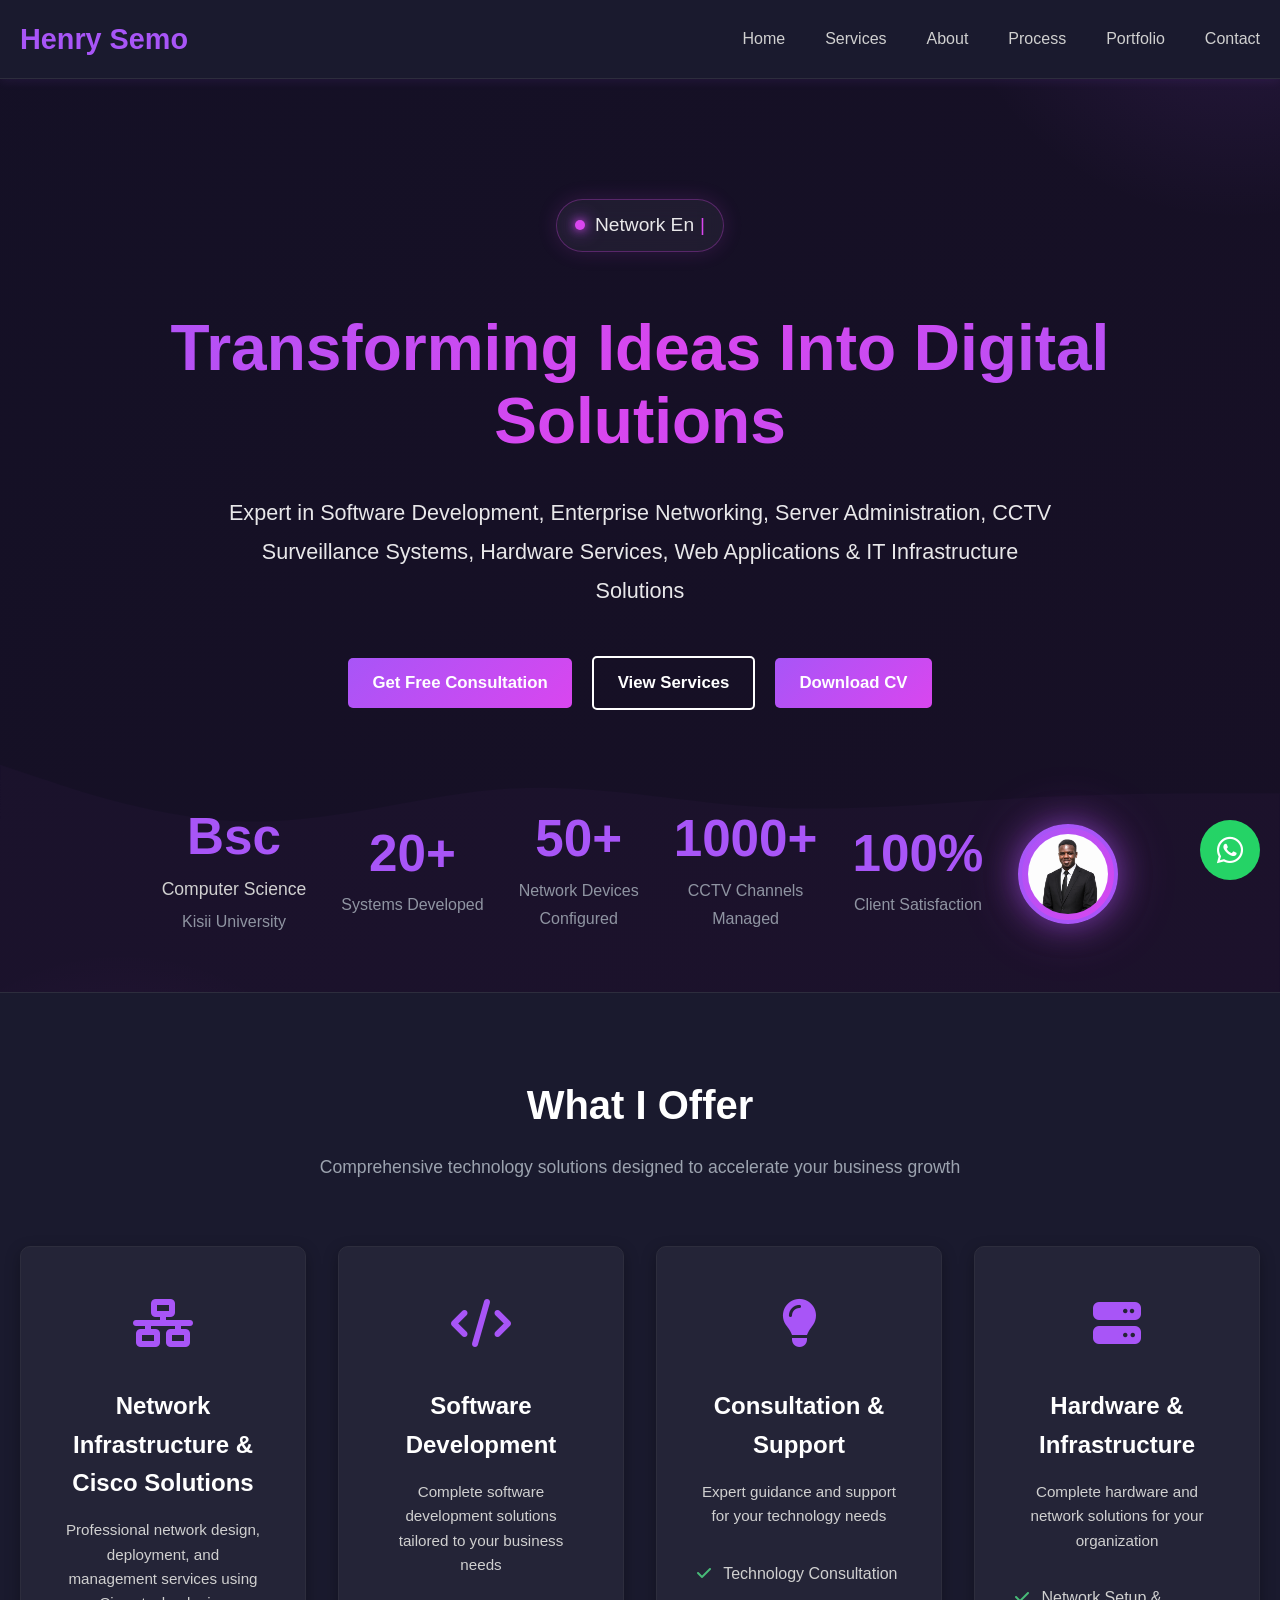
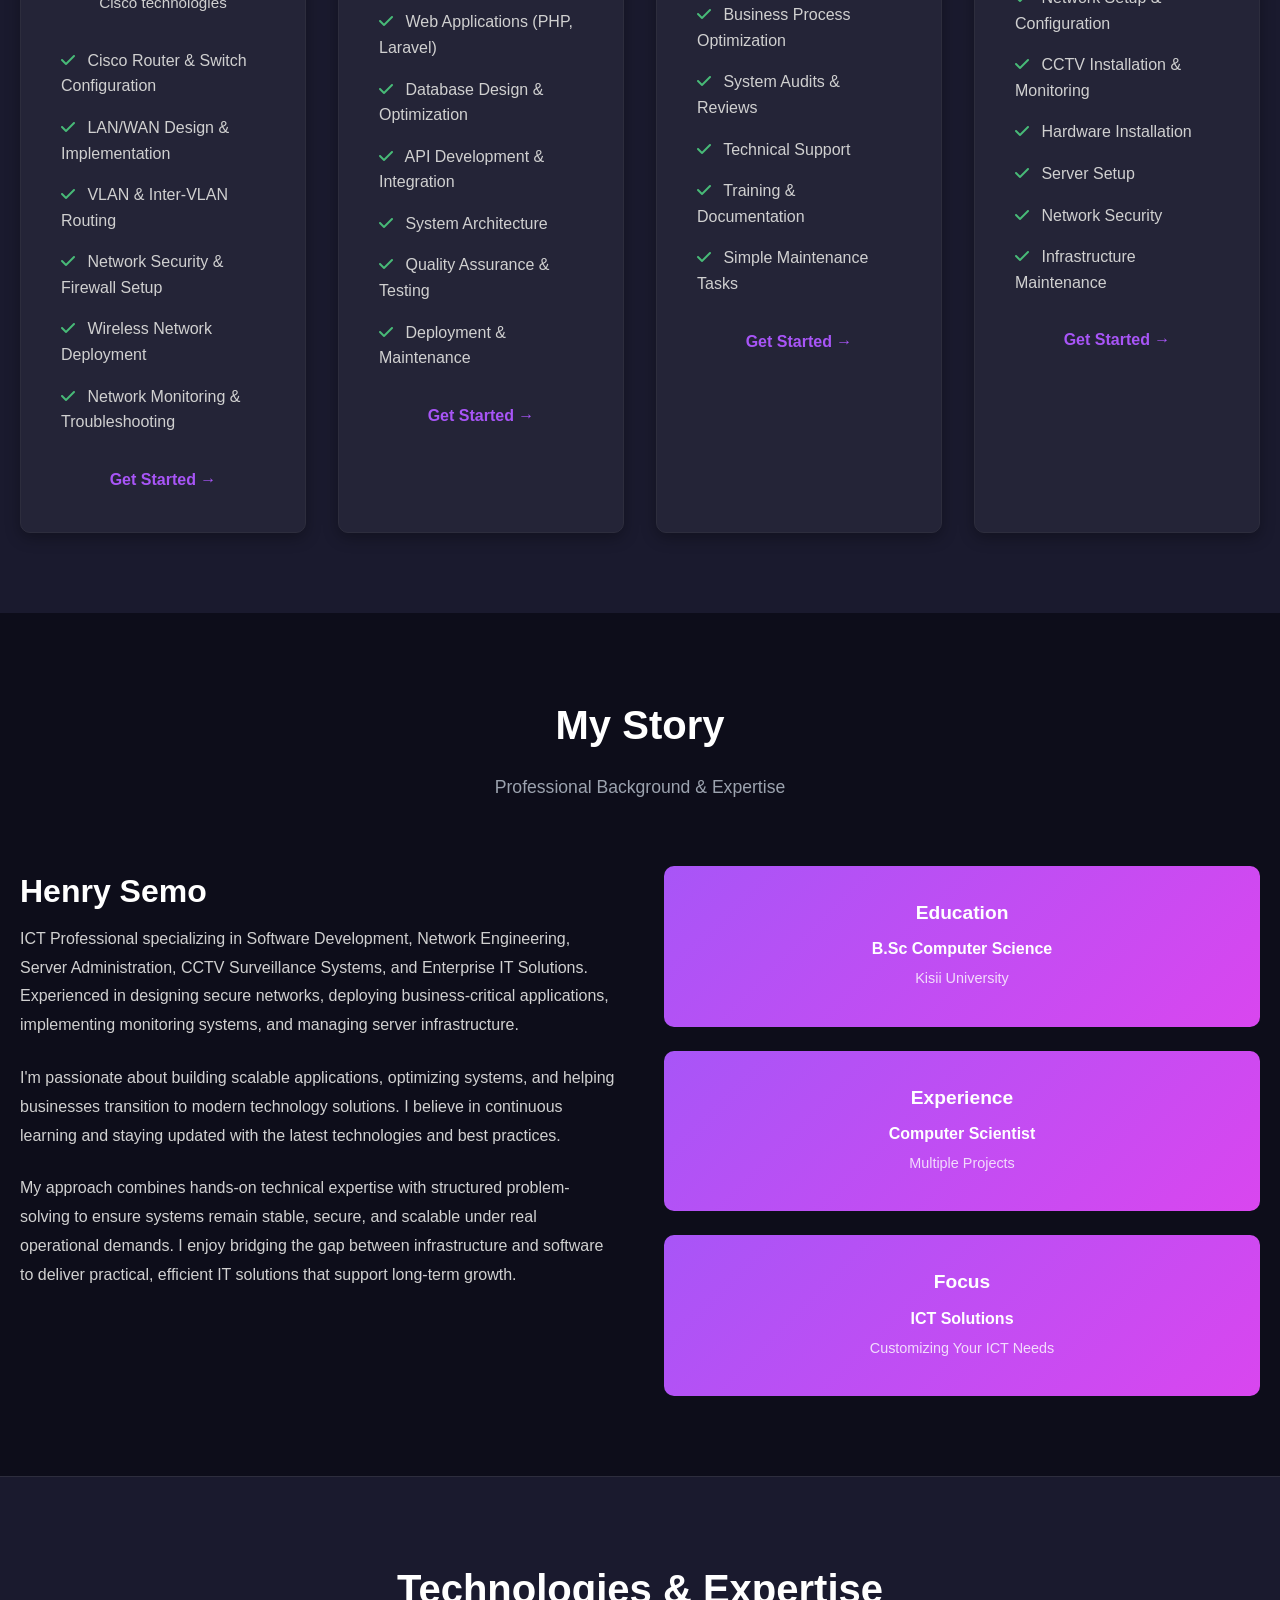
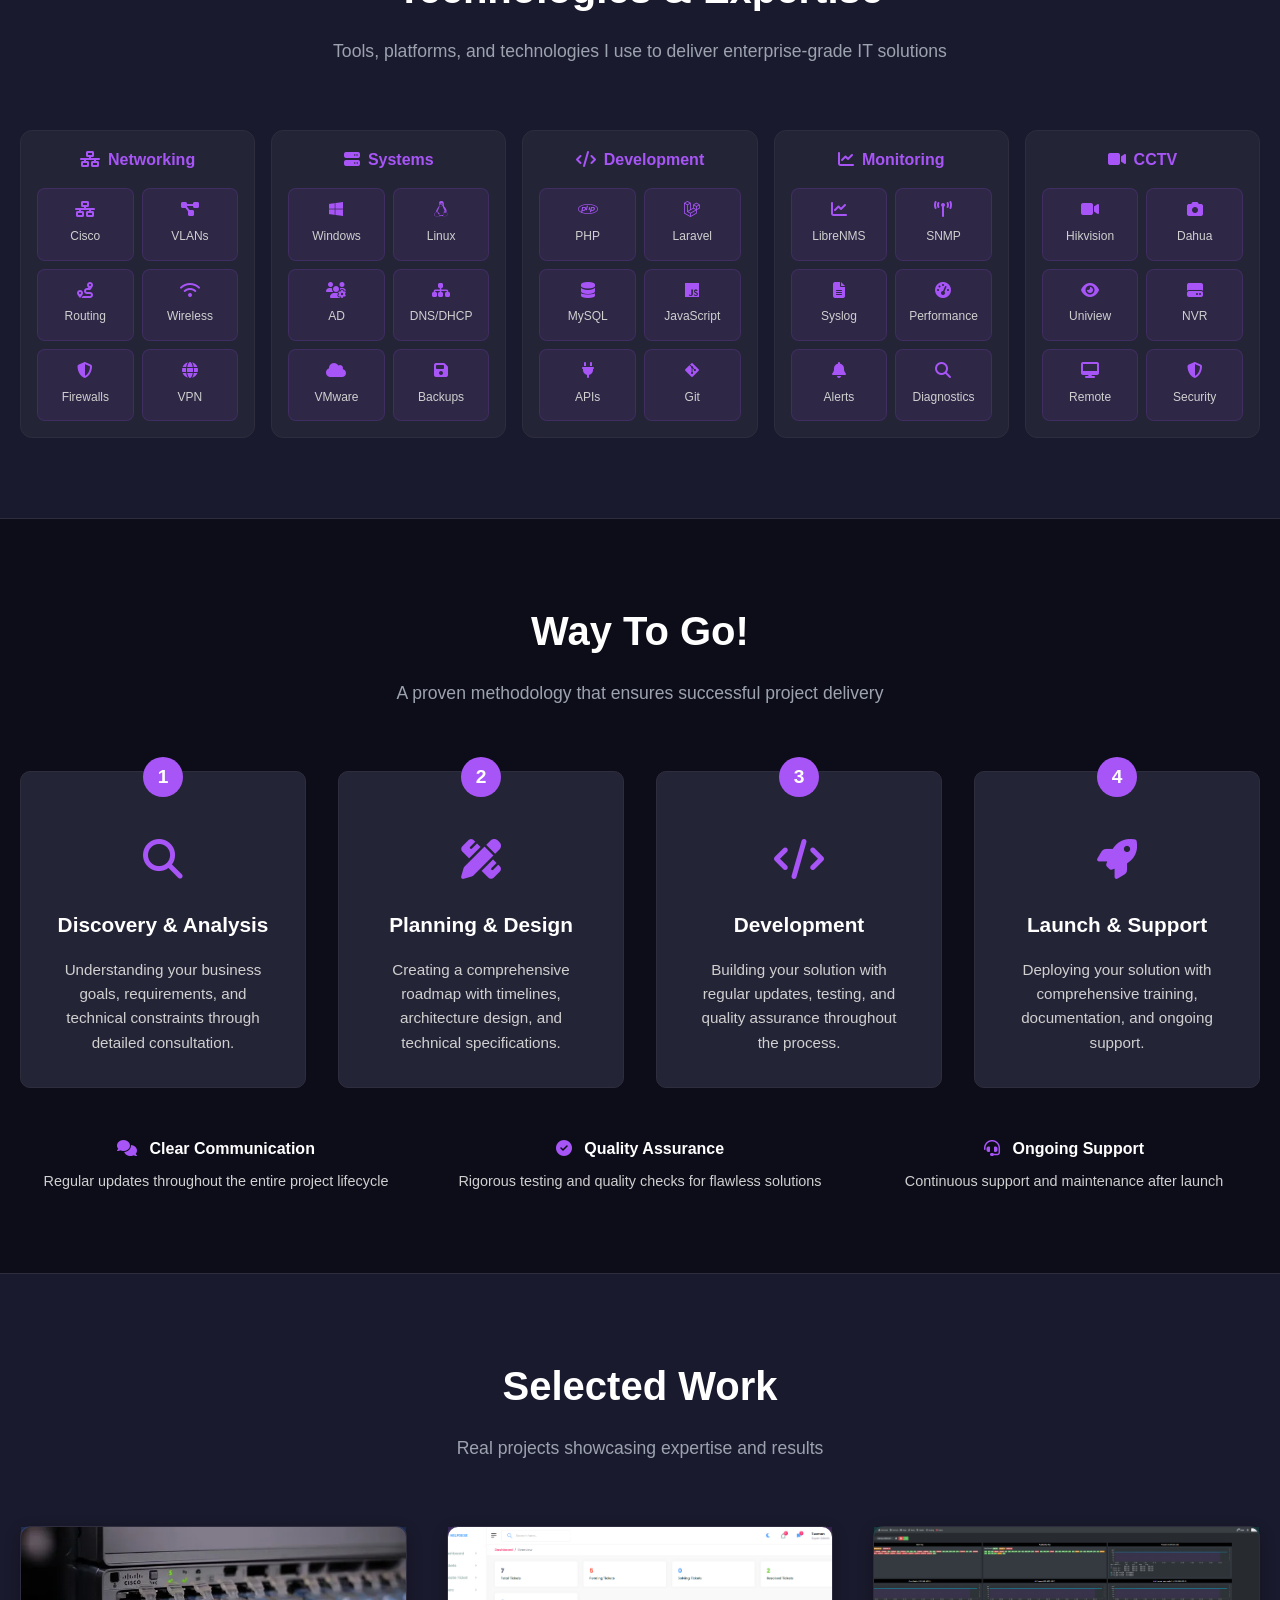
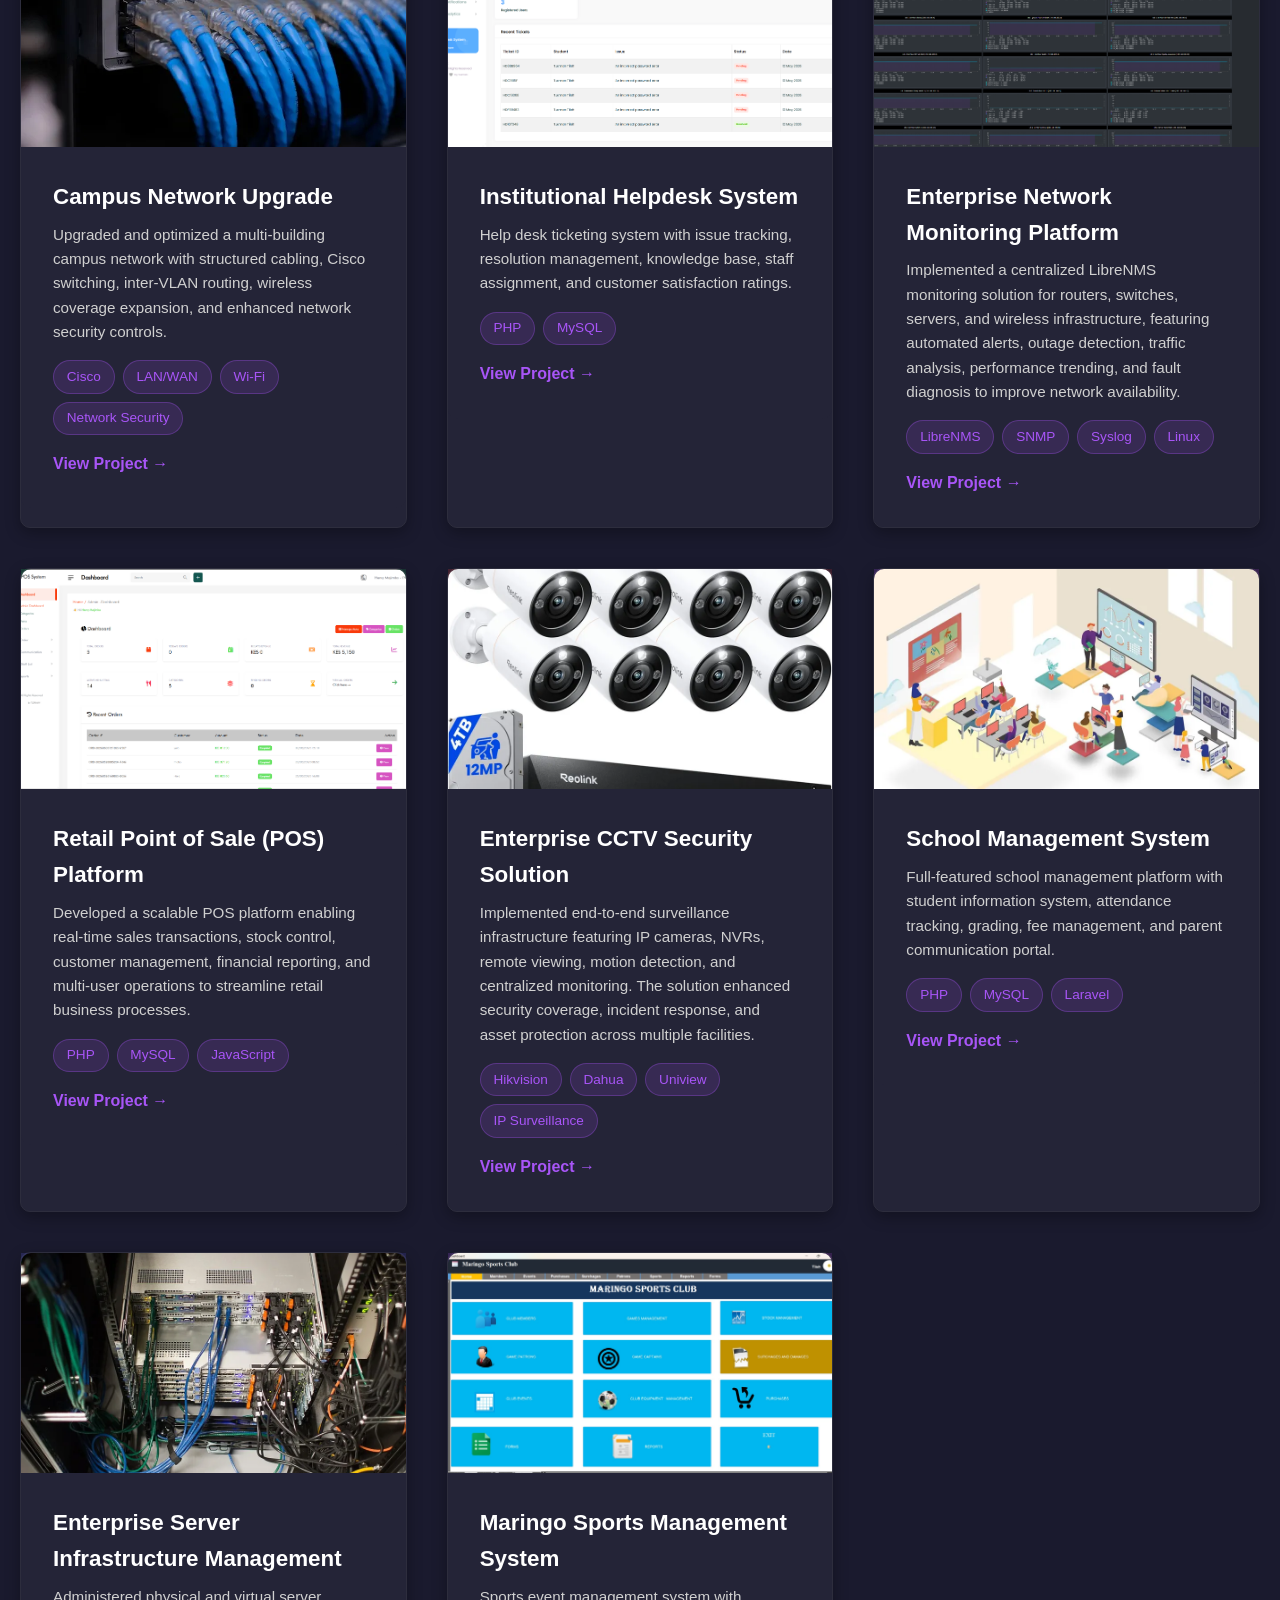
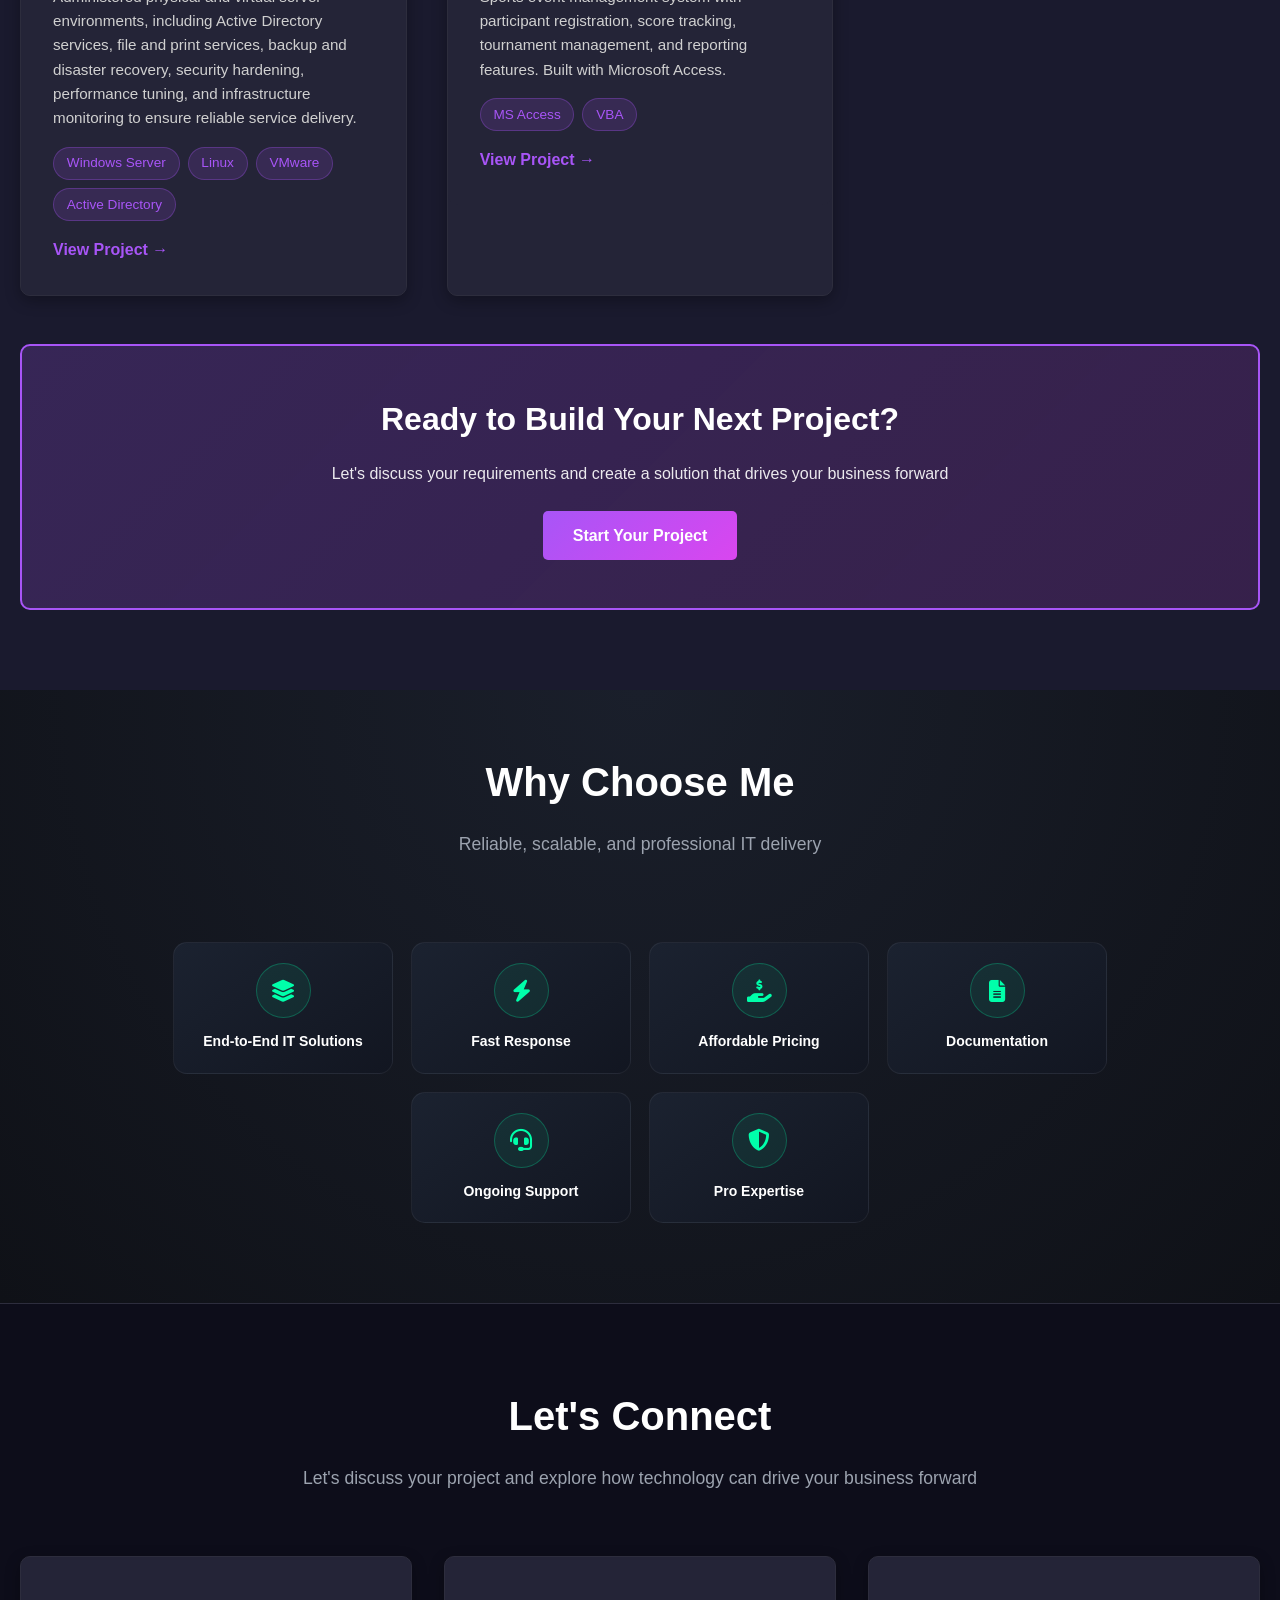
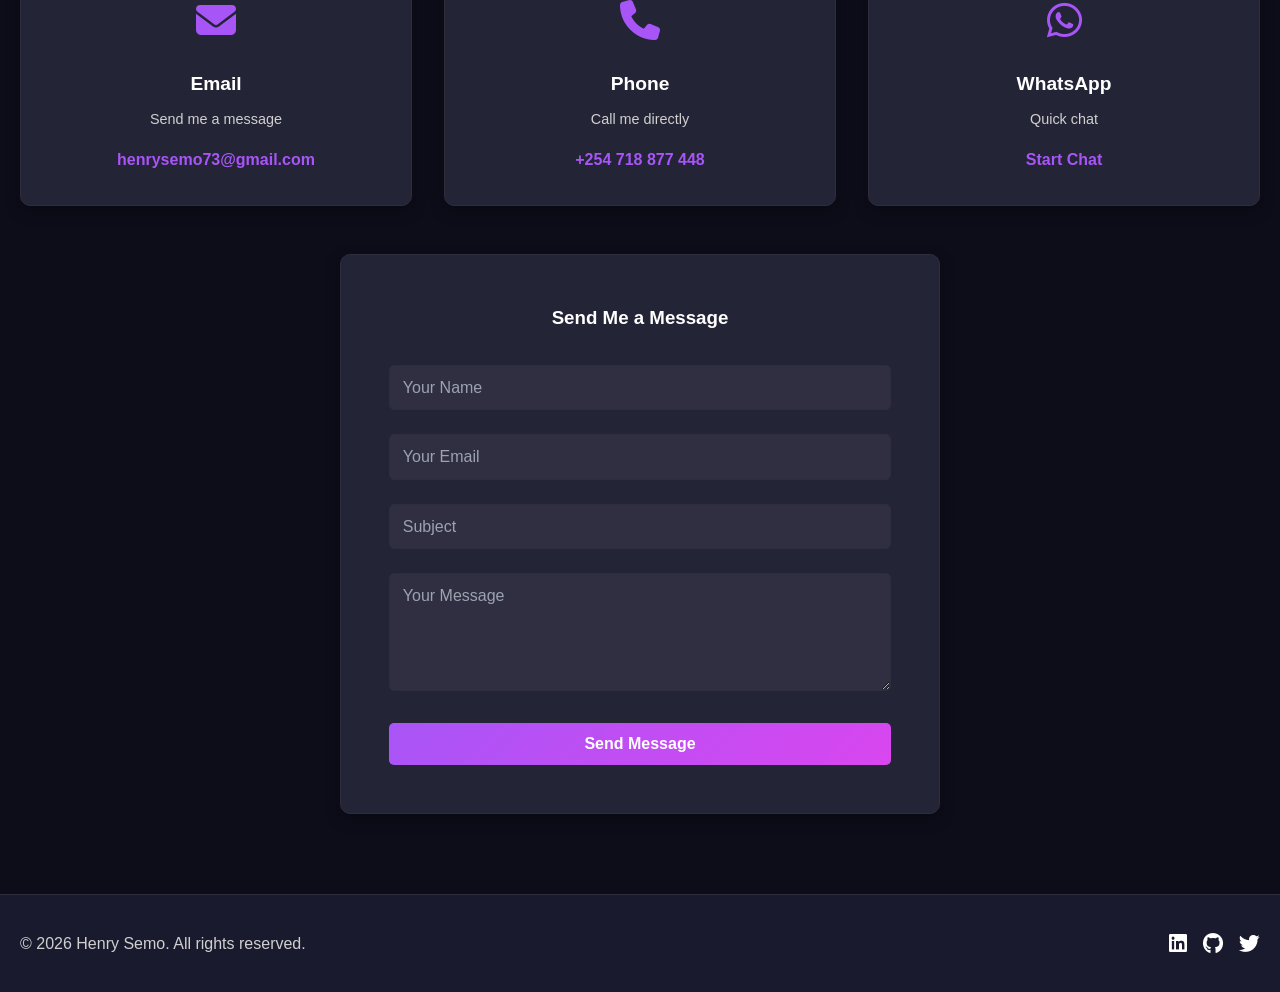
==== index.html @ 6b00f762 "Add files via upload" ====
<!DOCTYPE html>
<html lang="en">

<head>
    <meta charset="UTF-8">
    <meta name="viewport" content="width=device-width, initial-scale=1.0">
    <title>Henry Semo - Computer Science Professional & Software Developer</title>
    <link rel="stylesheet" href="assets/css/style.css">
    <link rel="stylesheet" href="https://cdnjs.cloudflare.com/ajax/libs/font-awesome/6.4.0/css/all.min.css">
</head>

<body>
    <!-- Navigation -->
    <nav class="navbar">
        <div class="container">
            <div class="nav-wrapper">
                <div class="logo">
                    <h1>Henry Semo</h1>
                </div>
                <ul class="nav-menu">
                    <li><a href="#home">Home</a></li>
                    <li><a href="#services">Services</a></li>
                    <li><a href="#about">About</a></li>
                    <li><a href="#process">Process</a></li>
                    <li><a href="#portfolio">Portfolio</a></li>
                    <li><a href="#contact">Contact</a></li>
                </ul>
                <div class="hamburger">
                    <span></span>
                    <span></span>
                    <span></span>
                </div>
            </div>
        </div>
    </nav>

    <!-- Hero Section -->
    <section id="home" class="hero">
        <div class="container">
            <div class="hero-content">
                <div class="typing-pill">
                    <span class="dot"></span>
                    <span id="typed"></span>
                </div>
                <h2>Transforming Ideas Into Digital Solutions</h2>
                <p>Expert in Software Development, Enterprise Networking, Server Administration, CCTV Surveillance
                    Systems, Hardware
                    Services,
                    Web
                    Applications
                    &
                    IT Infrastructure Solutions
                </p>
                <div class="hero-buttons">
                    <a href="#contact" class="btn btn-primary">Get Free Consultation</a>
                    <a href="#services" class="btn btn-secondary">View Services</a>
                    <a href="assets/cv/Henry_Semo_CV.pdf" class="btn btn-primary" download>
                        Download CV
                    </a>
                </div>
                <div class="hero-stats">
                    <div class="stat-text">
                        <h3>Bsc</h3>
                        <span class="stat-subtitle">Computer Science</span>
                        <p>Kisii University</p>
                    </div>
                    <div class="stat-text">
                        <h3>20+</h3>
                        <p>Systems Developed</p>
                    </div>
                    <div class="stat-text">
                        <h3>50+</h3>
                        <p>Network Devices</p>
                        <p>Configured</p>
                    </div>
                    <div class="stat-text">
                        <h3>1000+</h3>
                        <p>CCTV Channels</p>
                        <p>Managed</p>
                    </div>
                    <div class="stat-text">
                        <h3>100%</h3>
                        <p>Client Satisfaction</p>
                    </div>
                    <div class="stat-text">
                        <div class="hero-image">
                            <img src="assets/images/portfolio.png" alt="Henry Semo">
                        </div>
                    </div>
                </div>
            </div>
        </div>
    </section>

    <!-- Services Section -->
    <section id="services" class="services">
        <div class="container">
            <div class="section-header">
                <h2>What I Offer</h2>
                <p>Comprehensive technology solutions designed to accelerate your business growth</p>
            </div>

            <div class="services-grid">
                <div class="service-card">
                    <div class="service-icon">
                        <i class="fas fa-network-wired"></i>
                    </div>
                    <h3>Network Infrastructure & Cisco Solutions</h3>
                    <p>Professional network design, deployment, and management services using Cisco technologies
                    </p>
                    <ul class="service-features">
                        <li><i class="fas fa-check"></i> Cisco Router & Switch Configuration</li>
                        <li><i class="fas fa-check"></i> LAN/WAN Design & Implementation</li>
                        <li><i class="fas fa-check"></i> VLAN & Inter-VLAN Routing</li>
                        <li><i class="fas fa-check"></i> Network Security & Firewall Setup</li>
                        <li><i class="fas fa-check"></i> Wireless Network Deployment</li>
                        <li><i class="fas fa-check"></i> Network Monitoring & Troubleshooting</li>
                    </ul>
                    <a href="#contact" class="btn-link">Get Started →</a>
                </div>
                <div class="service-card">
                    <div class="service-icon">
                        <i class="fas fa-code"></i>
                    </div>
                    <h3>Software Development</h3>
                    <p>Complete software development solutions tailored to your business needs</p>
                    <ul class="service-features">
                        <li><i class="fas fa-check"></i> Web Applications (PHP, Laravel)</li>
                        <li><i class="fas fa-check"></i> Database Design & Optimization</li>
                        <li><i class="fas fa-check"></i> API Development & Integration</li>
                        <li><i class="fas fa-check"></i> System Architecture</li>
                        <li><i class="fas fa-check"></i> Quality Assurance & Testing</li>
                        <li><i class="fas fa-check"></i> Deployment & Maintenance</li>
                    </ul>
                    <a href="#contact" class="btn-link">Get Started →</a>
                </div>

                <div class="service-card">
                    <div class="service-icon">
                        <i class="fas fa-lightbulb"></i>
                    </div>
                    <h3>Consultation & Support</h3>
                    <p>Expert guidance and support for your technology needs</p>
                    <ul class="service-features">
                        <li><i class="fas fa-check"></i> Technology Consultation</li>
                        <li><i class="fas fa-check"></i> Business Process Optimization</li>
                        <li><i class="fas fa-check"></i> System Audits & Reviews</li>
                        <li><i class="fas fa-check"></i> Technical Support</li>
                        <li><i class="fas fa-check"></i> Training & Documentation</li>
                        <li><i class="fas fa-check"></i> Simple Maintenance Tasks</li>
                    </ul>
                    <a href="#contact" class="btn-link">Get Started →</a>
                </div>

                <div class="service-card">
                    <div class="service-icon">
                        <i class="fas fa-server"></i>
                    </div>
                    <h3>Hardware & Infrastructure</h3>
                    <p>Complete hardware and network solutions for your organization</p>
                    <ul class="service-features">
                        <li><i class="fas fa-check"></i> Network Setup & Configuration</li>
                        <li><i class="fas fa-check"></i> CCTV Installation & Monitoring</li>
                        <li><i class="fas fa-check"></i> Hardware Installation</li>
                        <li><i class="fas fa-check"></i> Server Setup</li>
                        <li><i class="fas fa-check"></i> Network Security</li>
                        <li><i class="fas fa-check"></i> Infrastructure Maintenance</li>
                    </ul>
                    <a href="#contact" class="btn-link">Get Started →</a>
                </div>
            </div>
        </div>
    </section>

    <!-- About Section -->
    <section id="about" class="about">
        <div class="container">
            <div class="section-header">
                <h2>My Story</h2>
                <p>Professional Background & Expertise</p>
            </div>

            <div class="about-content">
                <div class="about-text">
                    <h3>Henry Semo</h3>
                    <p>ICT Professional specializing in Software Development,
                        Network Engineering, Server Administration,
                        CCTV Surveillance Systems, and Enterprise IT Solutions.

                        Experienced in designing secure networks,
                        deploying business-critical applications,
                        implementing monitoring systems,
                        and managing server infrastructure.</p>
                    <p>I'm passionate about building scalable applications, optimizing systems, and helping
                        businesses
                        transition to modern technology solutions. I believe in continuous learning and staying
                        updated
                        with the latest technologies and best practices.</p>
                    <p>
                        My approach combines hands-on technical expertise with structured problem-solving to ensure
                        systems remain stable, secure, and scalable under real operational demands. I enjoy bridging the
                        gap between infrastructure and software to deliver practical, efficient IT solutions that
                        support
                        long-term growth.
                    </p>
                </div>

                <div class="about-stats">
                    <div class="stat-card">
                        <h3>Education</h3>
                        <p><strong>B.Sc Computer Science</strong></p>
                        <p class="text-muted">Kisii University</p>
                    </div>
                    <div class="stat-card">
                        <h3>Experience</h3>
                        <p><strong>Computer Scientist</strong></p>
                        <p class="text-muted">Multiple Projects</p>
                    </div>
                    <div class="stat-card">
                        <h3>Focus</h3>
                        <p><strong>ICT Solutions</strong></p>
                        <p class="text-muted">Customizing Your ICT Needs</p>
                    </div>
                </div>
            </div>
        </div>
    </section>
    <!-- Technologies Section -->
    <section id="technologies" class="technologies">
        <div class="container">

            <div class="section-header">
                <h2>Technologies & Expertise</h2>
                <p>Tools, platforms, and technologies I use to deliver enterprise-grade IT solutions</p>
            </div>

            <div class="tech-categories">

                <!-- Networking -->
                <div class="tech-category">
                    <h3><i class="fas fa-network-wired"></i> Networking</h3>
                    <div class="tech-grid">
                        <div class="tech-card"><i class="fas fa-network-wired"></i><span>Cisco</span></div>
                        <div class="tech-card"><i class="fas fa-project-diagram"></i><span>VLANs</span></div>
                        <div class="tech-card"><i class="fas fa-route"></i><span>Routing</span></div>
                        <div class="tech-card"><i class="fas fa-wifi"></i><span>Wireless</span></div>
                        <div class="tech-card"><i class="fas fa-shield-alt"></i><span>Firewalls</span></div>
                        <div class="tech-card"><i class="fas fa-globe"></i><span>VPN</span></div>
                    </div>
                </div>

                <!-- Systems -->
                <div class="tech-category">
                    <h3><i class="fas fa-server"></i> Systems</h3>
                    <div class="tech-grid">
                        <div class="tech-card"><i class="fab fa-windows"></i><span>Windows</span></div>
                        <div class="tech-card"><i class="fab fa-linux"></i><span>Linux</span></div>
                        <div class="tech-card"><i class="fas fa-users-cog"></i><span>AD</span></div>
                        <div class="tech-card"><i class="fas fa-sitemap"></i><span>DNS/DHCP</span></div>
                        <div class="tech-card"><i class="fas fa-cloud"></i><span>VMware</span></div>
                        <div class="tech-card"><i class="fas fa-save"></i><span>Backups</span></div>
                    </div>
                </div>

                <!-- Development -->
                <div class="tech-category">
                    <h3><i class="fas fa-code"></i> Development</h3>
                    <div class="tech-grid">
                        <div class="tech-card"><i class="fab fa-php"></i><span>PHP</span></div>
                        <div class="tech-card"><i class="fab fa-laravel"></i><span>Laravel</span></div>
                        <div class="tech-card"><i class="fas fa-database"></i><span>MySQL</span></div>
                        <div class="tech-card"><i class="fab fa-js"></i><span>JavaScript</span></div>
                        <div class="tech-card"><i class="fas fa-plug"></i><span>APIs</span></div>
                        <div class="tech-card"><i class="fab fa-git-alt"></i><span>Git</span></div>
                    </div>
                </div>

                <!-- Monitoring -->
                <div class="tech-category">
                    <h3><i class="fas fa-chart-line"></i> Monitoring</h3>
                    <div class="tech-grid">
                        <div class="tech-card"><i class="fas fa-chart-line"></i><span>LibreNMS</span></div>
                        <div class="tech-card"><i class="fas fa-broadcast-tower"></i><span>SNMP</span></div>
                        <div class="tech-card"><i class="fas fa-file-alt"></i><span>Syslog</span></div>
                        <div class="tech-card"><i class="fas fa-tachometer-alt"></i><span>Performance</span></div>
                        <div class="tech-card"><i class="fas fa-bell"></i><span>Alerts</span></div>
                        <div class="tech-card"><i class="fas fa-search"></i><span>Diagnostics</span></div>
                    </div>
                </div>

                <!-- CCTV -->
                <div class="tech-category">
                    <h3><i class="fas fa-video"></i> CCTV</h3>
                    <div class="tech-grid">
                        <div class="tech-card"><i class="fas fa-video"></i><span>Hikvision</span></div>
                        <div class="tech-card"><i class="fas fa-camera"></i><span>Dahua</span></div>
                        <div class="tech-card"><i class="fas fa-eye"></i><span>Uniview</span></div>
                        <div class="tech-card"><i class="fas fa-hdd"></i><span>NVR</span></div>
                        <div class="tech-card"><i class="fas fa-desktop"></i><span>Remote</span></div>
                        <div class="tech-card"><i class="fas fa-shield-alt"></i><span>Security</span></div>
                    </div>
                </div>

            </div>

        </div>
    </section>

    <!-- Process Section -->
    <section id="process" class="process">
        <div class="container">
            <div class="section-header">
                <h2>Way To Go!</h2>
                <p>A proven methodology that ensures successful project delivery</p>
            </div>

            <div class="process-steps">
                <div class="step">
                    <div class="step-number">1</div>
                    <div class="step-icon">
                        <i class="fas fa-search"></i>
                    </div>
                    <h3>Discovery & Analysis</h3>
                    <p>Understanding your business goals, requirements, and technical constraints through
                        detailed
                        consultation.</p>
                </div>

                <div class="step">
                    <div class="step-number">2</div>
                    <div class="step-icon">
                        <i class="fas fa-pencil-ruler"></i>
                    </div>
                    <h3>Planning & Design</h3>
                    <p>Creating a comprehensive roadmap with timelines, architecture design, and technical
                        specifications.</p>
                </div>

                <div class="step">
                    <div class="step-number">3</div>
                    <div class="step-icon">
                        <i class="fas fa-code"></i>
                    </div>
                    <h3>Development</h3>
                    <p>Building your solution with regular updates, testing, and quality assurance throughout
                        the
                        process.</p>
                </div>

                <div class="step">
                    <div class="step-number">4</div>
                    <div class="step-icon">
                        <i class="fas fa-rocket"></i>
                    </div>
                    <h3>Launch & Support</h3>
                    <p>Deploying your solution with comprehensive training, documentation, and ongoing support.
                    </p>
                </div>
            </div>

            <div class="benefits">
                <div class="benefit">
                    <h4><i class="fas fa-comments"></i> Clear Communication</h4>
                    <p>Regular updates throughout the entire project lifecycle</p>
                </div>
                <div class="benefit">
                    <h4><i class="fas fa-check-circle"></i> Quality Assurance</h4>
                    <p>Rigorous testing and quality checks for flawless solutions</p>
                </div>
                <div class="benefit">
                    <h4><i class="fas fa-headset"></i> Ongoing Support</h4>
                    <p>Continuous support and maintenance after launch</p>
                </div>
            </div>
        </div>
    </section>

    <!-- Portfolio Section -->
    <section id="portfolio" class="portfolio">
        <div class="container">
            <div class="section-header">
                <h2>Selected Work</h2>
                <p>Real projects showcasing expertise and results</p>
            </div>

            <div class="portfolio-grid">
                <div class="portfolio-card">
                    <div class="portfolio-image"
                        style="background: linear-gradient(135deg, rgba(59, 130, 246, 0.2) 0%, rgba(37, 99, 235, 0.15) 100%);">
                        <div class="portfolio-image">
                            <img src="assets/images/cisco.webp" alt="Server">
                        </div>
                    </div>
                    <div class="portfolio-content">
                        <h3>Campus Network Upgrade</h3>
                        <p>Upgraded and optimized a multi-building campus network with structured cabling, Cisco
                            switching, inter-VLAN routing, wireless coverage expansion, and enhanced network
                            security
                            controls.</p>
                        <div class="tech-stack">
                            <span>Cisco</span>
                            <span>LAN/WAN</span>
                            <span>Wi-Fi</span>
                            <span>Network Security</span>
                        </div>
                        <a href="#" class="btn-link">View Project →</a>
                    </div>
                </div>
                <div class="portfolio-card">
                    <div class="portfolio-image"
                        style="background: linear-gradient(135deg, rgba(168, 85, 247, 0.2) 0%, rgba(217, 70, 239, 0.15) 100%);">
                        <div class="portfolio-image">
                            <img src="assets/images/Helpdesk.png" alt="Helpdesk System">
                        </div>
                    </div>
                    <div class="portfolio-content">
                        <h3>Institutional Helpdesk System</h3>
                        <p>Help desk ticketing system with issue tracking, resolution management, knowledge
                            base, staff
                            assignment, and customer satisfaction ratings.</p>
                        <div class="tech-stack">
                            <span>PHP</span>
                            <span>MySQL</span>
                        </div>
                        <a href="#" class="btn-link">View Project →</a>
                    </div>
                </div>
                <div class="portfolio-card">
                    <div class="portfolio-image"
                        style="background: linear-gradient(135deg, rgba(16, 185, 129, 0.2) 0%, rgba(5, 150, 105, 0.15) 100%);">
                        <div class="portfolio-image">
                            <img src="assets/images/librenms.png" alt="LibreNMS">
                        </div>
                    </div>
                    <div class="portfolio-content">
                        <h3>Enterprise Network Monitoring Platform</h3>
                        <p>Implemented a centralized LibreNMS monitoring solution for routers, switches,
                            servers, and
                            wireless infrastructure, featuring automated alerts, outage detection, traffic
                            analysis,
                            performance trending, and fault diagnosis to improve network availability.</p>
                        <div class="tech-stack">
                            <span>LibreNMS</span>
                            <span>SNMP</span>
                            <span>Syslog</span>
                            <span>Linux</span>
                        </div>
                        <a href="#" class="btn-link">View Project →</a>
                    </div>
                </div>

                <div class="portfolio-card">
                    <div class="portfolio-image"
                        style="background: linear-gradient(135deg, rgba(34, 197, 94, 0.2) 0%, rgba(22, 163, 74, 0.15) 100%);">
                        <div class="portfolio-image">
                            <img src="assets/images/pos.png" alt="Retail Point of Sale (POS) Platform">
                        </div>
                    </div>
                    <div class="portfolio-content">
                        <h3>Retail Point of Sale (POS) Platform</h3>
                        <p>Developed a scalable POS platform enabling real-time sales transactions, stock control,
                            customer management, financial reporting, and multi-user operations to streamline retail
                            business processes.</p>
                        <div class="tech-stack">
                            <span>PHP</span>
                            <span>MySQL</span>
                            <span>JavaScript</span>
                        </div>
                        <a href="#" class="btn-link">View Project →</a>
                    </div>
                </div>
                <div class="portfolio-card">
                    <div class="portfolio-image"
                        style="background: linear-gradient(135deg, rgba(239, 68, 68, 0.2) 0%, rgba(220, 38, 38, 0.15) 100%);">
                        <div class="portfolio-image">
                            <img src="assets/images/camera.webp" alt="Enterprise CCTV Security Solution">
                        </div>
                    </div>
                    <div class="portfolio-content">
                        <h3>Enterprise CCTV Security Solution</h3>
                        <p>Implemented end-to-end surveillance infrastructure featuring IP cameras, NVRs, remote
                            viewing, motion detection, and centralized monitoring. The solution enhanced
                            security
                            coverage, incident response, and asset protection across multiple facilities.</p>
                        <div class="tech-stack">
                            <span>Hikvision</span>
                            <span>Dahua</span>
                            <span>Uniview</span>
                            <span>IP Surveillance</span>
                        </div>
                        <a href="#" class="btn-link">View Project →</a>
                    </div>
                </div>

                <div class="portfolio-card">
                    <div class="portfolio-image"
                        style="background: linear-gradient(135deg, rgba(168, 85, 247, 0.2) 0%, rgba(217, 70, 239, 0.15) 100%);">
                        <div class="portfolio-image">
                            <img src="assets/images/school.webp" alt="School Management System">
                        </div>
                    </div>
                    <div class="portfolio-content">
                        <h3>School Management System</h3>
                        <p>Full-featured school management platform with student information system, attendance
                            tracking, grading, fee management, and parent communication portal.</p>
                        <div class="tech-stack">
                            <span>PHP</span>
                            <span>MySQL</span>
                            <span>Laravel</span>
                        </div>
                        <a href="#" class="btn-link">View Project →</a>
                    </div>
                </div>

                <div class="portfolio-card">
                    <div class="portfolio-image"
                        style="background: linear-gradient(135deg, rgba(99, 102, 241, 0.2) 0%, rgba(79, 70, 229, 0.15) 100%);">
                        <div class="portfolio-image">
                            <img src="assets/images/server.webp" alt="Helpdesk System">
                        </div>
                    </div>
                    <div class="portfolio-content">
                        <h3>Enterprise Server Infrastructure Management</h3>
                        <p>Administered physical and virtual server environments, including Active Directory
                            services,
                            file and print services, backup and disaster recovery, security hardening,
                            performance
                            tuning, and infrastructure monitoring to ensure reliable service delivery.</p>
                        <div class="tech-stack">
                            <span>Windows Server</span>
                            <span>Linux</span>
                            <span>VMware</span>
                            <span>Active Directory</span>
                        </div>
                        <a href="#" class="btn-link">View Project →</a>
                    </div>
                </div>



                <div class="portfolio-card">
                    <div class="portfolio-image"
                        style="background: linear-gradient(135deg, rgba(168, 85, 247, 0.2) 0%, rgba(217, 70, 239, 0.15) 100%);">
                        <div class="portfolio-image">
                            <img src="assets/images/maringo.jpeg" alt="Helpdesk System">
                        </div>
                    </div>
                    <div class="portfolio-content">
                        <h3>Maringo Sports Management System</h3>
                        <p>Sports event management system with participant registration, score tracking,
                            tournament
                            management, and reporting features. Built with Microsoft Access.</p>
                        <div class="tech-stack">
                            <span>MS Access</span>
                            <span>VBA</span>
                        </div>
                        <a href="#" class="btn-link">View Project →</a>
                    </div>
                </div>
            </div>

            <div class="cta-section">
                <h3>Ready to Build Your Next Project?</h3>
                <p>Let's discuss your requirements and create a solution that drives your business forward</p>
                <a href="#contact" class="btn btn-primary">Start Your Project</a>
            </div>
        </div>
    </section>
    <section id="why-choose-me">
        <div class="section-header">
            <h2>Why Choose Me</h2>
            <p>Reliable, scalable, and professional IT delivery</p>
        </div>

        <div class="why-scroll">

            <div class="why-card">
                <div class="icon-circle">
                    <i class="fas fa-layer-group"></i>
                </div>
                <h3>End-to-End IT Solutions</h3>
            </div>

            <div class="why-card">
                <div class="icon-circle">
                    <i class="fas fa-bolt"></i>
                </div>
                <h3>Fast Response</h3>
            </div>

            <div class="why-card">
                <div class="icon-circle">
                    <i class="fas fa-hand-holding-usd"></i>
                </div>
                <h3>Affordable Pricing</h3>
            </div>

            <div class="why-card">
                <div class="icon-circle">
                    <i class="fas fa-file-alt"></i>
                </div>
                <h3>Documentation</h3>
            </div>

            <div class="why-card">
                <div class="icon-circle">
                    <i class="fas fa-headset"></i>
                </div>
                <h3>Ongoing Support</h3>
            </div>

            <div class="why-card">
                <div class="icon-circle">
                    <i class="fas fa-shield-alt"></i>
                </div>
                <h3>Pro Expertise</h3>
            </div>

        </div>
    </section>

    <!-- Contact Section -->
    <section id="contact" class="contact">
        <div class="container">
            <div class="section-header">
                <h2>Let's Connect</h2>
                <p>Let's discuss your project and explore how technology can drive your business forward</p>
            </div>

            <div class="contact-grid">
                <div class="contact-card">
                    <div class="contact-icon">
                        <i class="fas fa-envelope"></i>
                    </div>
                    <h3>Email</h3>
                    <p>Send me a message</p>
                    <a href="mailto:henrysemo73@gmail.com">henrysemo73@gmail.com</a>
                </div>

                <div class="contact-card">
                    <div class="contact-icon">
                        <i class="fas fa-phone"></i>
                    </div>
                    <h3>Phone</h3>
                    <p>Call me directly</p>
                    <a href="tel:+254718877448">+254 718 877 448</a>
                </div>

                <div class="contact-card">
                    <div class="contact-icon">
                        <i class="fab fa-whatsapp"></i>
                    </div>
                    <h3>WhatsApp</h3>
                    <p>Quick chat</p>
                    <a href="https://wa.me/254718877448">Start Chat</a>
                </div>
            </div>

            <div class="contact-form-section">
                <h3>Send Me a Message</h3>
                <div id="form-message"></div>
                <form class="contact-form" id="contactForm" method="POST" action="https://formspree.io/f/xgobjojw">
                    <div class="form-group">
                        <input type="text" name="name" placeholder="Your Name" required>
                    </div>
                    <div class="form-group">
                        <input type="email" name="email" placeholder="Your Email" required>
                    </div>
                    <div class="form-group">
                        <input type="text" name="subject" placeholder="Subject" required>
                    </div>
                    <div class="form-group">
                        <textarea name="message" placeholder="Your Message" rows="5" required></textarea>
                    </div>
                    <input type="text" name="_gotcha" style="display:none">
                    <button type="submit" class="btn btn-primary">Send Message</button>
                </form>
            </div>
        </div>
    </section>
    <a href="https://wa.me/254718877448" class="whatsapp-float">
        <i class="fab fa-whatsapp"></i>
    </a>

    <!-- Footer -->
    <footer class="footer">
        <div class="container">
            <div class="footer-content">
                <p>&copy; 2026 Henry Semo. All rights reserved.</p>
                <div class="social-links">
                    <a href="#contact" title="LinkedIn"><i class="fab fa-linkedin"></i></a>
                    <a href="#contact" title="GitHub"><i class="fab fa-github"></i></a>
                    <a href="#contact" title="Twitter"><i class="fab fa-twitter"></i></a>
                </div>
            </div>
        </div>
    </footer>
    <div id="imageModal" class="image-modal">
        <span class="close-modal">&times;</span>
        <img class="modal-content" id="modalImage" alt="Portfolio Image">
    </div>

    <script src="assets/js/script.js"></script>
</body>

</html>
---- assets/css/style.css ----
/* Global Styles */
* {
    margin: 0;
    padding: 0;
    box-sizing: border-box;
}

:root {
    --primary-color: #a855f7;
    --secondary-color: #7c3aed;
    --accent-color: #d946ef;
    --dark-bg: #0d0d1a;
    --dark-secondary: #1a1a2e;
    --dark-tertiary: #242437;
    --light-bg: #f5f5f5;
    --text-dark: #ffffff;
    --text-light: #d0d0d0;
    --text-muted: #9ca3af;
    --border-color: #2d2d3d;
    --success-color: #48bb78;
    --warning-color: #ed8936;
    --danger-color: #f56565;
}

html {
    scroll-behavior: smooth;
}

body {
    font-family: 'Segoe UI', Tahoma, Geneva, Verdana, sans-serif;
    line-height: 1.6;
    color: var(--text-dark);
    background-color: var(--dark-bg);
}

.container {
    max-width: 1400px;
    margin: 0 auto;
    padding: 0 20px;
}

a {
    text-decoration: none;
    color: inherit;
}

/* Navigation */
.navbar {
    background: var(--dark-secondary);
    box-shadow: 0 2px 10px rgba(168, 85, 247, 0.1);
    position: sticky;
    top: 0;
    z-index: 1000;
    border-bottom: 1px solid var(--border-color);
}

.nav-wrapper {
    display: flex;
    justify-content: space-between;
    align-items: center;
    padding: 1rem 0;
}

.logo h1 {
    color: var(--primary-color);
    font-size: 1.8rem;
    font-weight: 700;
}

.nav-menu {
    display: flex;
    list-style: none;
    gap: 2.5rem;
}

.nav-menu a {
    color: var(--text-light);
    font-weight: 500;
    transition: color 0.3s ease;
    position: relative;
}

.nav-menu a:hover {
    color: var(--primary-color);
}

.nav-menu a::after {
    content: '';
    position: absolute;
    bottom: -5px;
    left: 0;
    width: 0;
    height: 2px;
    background: var(--primary-color);
    transition: width 0.3s ease;
}

.nav-menu a:hover::after {
    width: 100%;
}

.hamburger {
    display: none;
    flex-direction: column;
    cursor: pointer;
}

.hamburger span {
    width: 25px;
    height: 3px;
    background: var(--text-light);
    margin: 5px 0;
    transition: 0.3s;
}
.typing-pill{
    display: inline-flex;
    align-items: center;
    gap: 10px;
    padding: 10px 18px;
    border-radius: 50px;
    background: rgba(255,255,255,0.05);
    border: 1px solid rgba(217, 70, 239, 0.3);
    backdrop-filter: blur(10px);
    box-shadow: 0 0 20px rgba(217, 70, 239, 0.15);
    margin-bottom: 10px;
    margin-top: 0;
    margin-bottom: 35px;
    position: relative;
    overflow: hidden;
}

/* glowing center dot */
.dot{
    width: 10px;
    height: 10px;
    border-radius: 50%;

    background: #d946ef;
    box-shadow: 0 0 10px #d946ef, 0 0 20px #a855f7;

    animation: pulse 1.5s infinite;
}

@keyframes pulse{
    0% { transform: scale(1); opacity: 1; }
    50% { transform: scale(1.3); opacity: 0.6; }
    100% { transform: scale(1); opacity: 1; }
}

/* text */
#typed{
    font-size: clamp(1rem, 1.5vw, 1.2rem);
    color: rgba(255,255,255,0.9);
}

/* blinking cursor */
#typed::after{
    content: "|";
    margin-left: 6px;
    color: #d946ef;
    animation: blink 0.8s infinite;
}

@keyframes blink{
    50% { opacity: 0; }
}
/* Hero Section */
.hero {
    background: linear-gradient(135deg, rgba(168, 85, 247, 0.05) 0%, rgba(217, 70, 239, 0.05) 100%), 
                url('data:image/svg+xml,<svg xmlns="http://www.w3.org/2000/svg" viewBox="0 0 1440 320"><path fill="rgba(168,85,247,0.03)" fill-opacity="1" d="M0,64L48,80C96,96,192,128,288,128C384,128,480,96,576,90.7C672,85,768,107,864,112C960,117,1056,107,1152,101.3C1248,96,1344,96,1392,96L1440,96L1440,320L1392,320C1344,320,1248,320,1152,320C1056,320,960,320,864,320C768,320,672,320,576,320C480,320,384,320,288,320C192,320,96,320,48,320L0,320Z"></path></svg>') no-repeat bottom;

    background-color: var(--dark-bg);
    color: white;

    min-height: calc(100vh - 80px);   /* ✅ KEY FIX */
    display: flex;       /* ✅ enables centering */
    align-items: flex-start; /* vertical center */
    justify-content: center;

    padding: 120px 20px 40px;     /* remove large top/bottom padding */
    text-align: center;
    position: relative;
    overflow: hidden;
}

.hero::before {
    content: '';
    position: absolute;
    top: -50%;
    right: -20%;
    width: 600px;
    height: 600px;
    background: radial-gradient(circle, rgba(168, 85, 247, 0.15) 0%, transparent 70%);
    border-radius: 50%;
    pointer-events: none;
}

.hero::after {
    content: '';
    position: absolute;
    bottom: -50%;
    left: -10%;
    width: 500px;
    height: 500px;
    background: radial-gradient(circle, rgba(217, 70, 239, 0.1) 0%, transparent 70%);
    border-radius: 50%;
    pointer-events: none;
}

.hero-content h2 {
    font-size: clamp(2.8rem, 5vw, 5rem);
    margin-bottom: 10px;
    font-weight: 700;
    line-height: 1.15;
    position: relative;
    z-index: 1;
    background: linear-gradient(135deg, #a855f7 0%, #d946ef 50%, #a855f7 100%);
    -webkit-background-clip: text;
    -webkit-text-fill-color: transparent;
    background-clip: text;
    margin-left: auto;
    margin-right: auto;
    /*white-space: nowrap; /* Force single line */
}

.hero-content p {
    font-size: 1.35rem;
    margin: 0 auto 20px;
    line-height: 1.8;
    max-width: 850px;
    opacity: 0.9;
    position: relative;
    z-index: 1;
}

.hero-buttons {
    display: flex;
    align-items: center;
    gap: 20px;
    justify-content: center;
    margin-bottom: 40px;
    position: relative;
    z-index: 1;
}
.hero-buttons a {
    font-size: 1.05rem;
    padding: 12px 24px;
}

.hero-content {
    text-align: center;
    max-width: 1200px;
    width: 100%;
    display: flex;
    flex-direction: column;
    align-items: center;
    margin: 0 auto;
    position: relative;
    z-index: 2;
    gap: 25px;
}

.hero-image {
    display: flex;
    flex-direction: column;
    align-items: center;
    justify-content: space-between;   /* key for bottom stats */
}

.hero-image img {
    width: 100px;
    height: 100px;
    object-fit: cover;
    border-radius: 50%;
    padding: 6px;
    background: linear-gradient(
    135deg,
    var(--primary-color),
    var(--accent-color)
);
    border: 4px solid var(--primary-color);
    box-shadow:
        0 0 30px rgba(168, 85, 247, 0.5),
        0 0 60px rgba(217, 70, 239, 0.3);
    transition: all 0.3s ease;
}

.hero-image img:hover {
    transform: scale(1.05);
}

.btn {
    padding: 12px 30px;
    border-radius: 5px;
    font-weight: 600;
    font-size: 1rem;
    cursor: pointer;
    transition: all 0.3s ease;
    display: inline-block;
    border: none;
}

.btn-primary {
    background: linear-gradient(135deg, var(--primary-color), var(--accent-color));
    color: white;
}

.btn-primary:hover {
    transform: translateY(-2px);
    box-shadow: 0 10px 30px rgba(168, 85, 247, 0.4);
}

.btn-secondary {
    background: transparent;
    color: white;
    border: 2px solid white;
}

.btn-secondary:hover {
    background: white;
    color: var(--primary-color);
}

.hero-stats {
    display: grid;
    grid-template-columns: repeat(6, auto);
    /*display: flex;*/
    justify-content: center;
    gap: 35px;
    margin-top: 20px;
    position: relative;
    z-index: 1;
    flex-wrap: wrap;
    width: 100%;
    padding-top: 0;
    align-items: center;

}
.hero-image {
    align-self: center;
}

.stat {
    background: rgba(255, 255, 255, 0.05);
    padding: 2rem;
    border-radius: 10px;
    backdrop-filter: blur(10px);
    border: 1px solid rgba(168, 85, 247, 0.2);
}

.stat-text {
    display: block;
    padding: 1rem 0;
    text-align: center;
}

.stat-text h3 {
    font-size: 3.2rem;
    font-weight: 700;
    color: var(--primary-color);
    margin-bottom: 12px;
    line-height: 1;
}

.stat-text p {
    color: var(--text-light);
    font-size: 1rem;
    margin: 0;
     color: var(--text-muted);
}

.stat-subtitle {
    display: block;
    color: var(--text-light);
    font-size: 1.1rem;
    margin: 0.3rem 0;
}

.stat h3 {
    font-size: 1.8rem;
    margin-bottom: 0.5rem;
}

.stat p {
    font-size: 0.95rem;
    opacity: 0.9;
}

/* Sections */
section {
    padding: 80px 0;
}

.section-header {
    text-align: center;
    margin-bottom: 4rem;
}

.section-header h2 {
    font-size: 2.5rem;
    margin-bottom: 1rem;
    color: var(--text-dark);
}

.section-header p {
    font-size: 1.1rem;
    color: var(--text-muted);
}

/* Services Section */
.services {
    background-color: var(--dark-secondary);
    border-top: 1px solid var(--border-color);
}

.services-grid {
    display: grid;
    grid-template-columns: repeat(4, 1fr);
    gap: 2rem;
}

.service-card {
    background: var(--dark-tertiary);
    padding: 2.5rem;
    border-radius: 10px;
    box-shadow: 0 5px 15px rgba(0, 0, 0, 0.3);
    transition: all 0.3s ease;
    text-align: center;
    border: 1px solid var(--border-color);
}

.service-card:hover {
    transform: translateY(-10px) scale(1.05);
    box-shadow: 0 15px 30px rgba(168, 85, 247, 0.2);
    border-color: var(--primary-color);
}

.service-icon {
    font-size: 3rem;
    color: var(--primary-color);
    margin-bottom: 1.5rem;
}

.service-card h3 {
    font-size: 1.5rem;
    margin-bottom: 1rem;
    color: var(--text-dark);
}

.service-card p {
    color: var(--text-light);
    margin-bottom: 1.5rem;
    font-size: 0.95rem;
}

.service-features {
    list-style: none;
    margin-bottom: 1.5rem;
    text-align: left;
}

.service-features li {
    padding: 0.5rem 0;
    color: var(--text-light);
}

.service-features i {
    color: var(--success-color);
    margin-right: 0.5rem;
}

.btn-link {
    color: var(--primary-color);
    font-weight: 600;
    transition: all 0.3s ease;
}

.btn-link:hover {
    color: var(--secondary-color);
}

/* About Section */
.about-content {
    display: grid;
    grid-template-columns: 1fr 1fr;
    gap: 3rem;
    align-items: start;
}

.about-text h3 {
    font-size: 2rem;
    margin-bottom: 0.5rem;
    color: var(--text-dark);
}

.about-text p {
    margin-bottom: 1.5rem;
    color: var(--text-light);
    line-height: 1.8;
}

.skills h4 {
    font-size: 1.2rem;
    margin: 1.5rem 0 1rem;
    color: var(--text-dark);
}

.skill-tags {
    display: flex;
    flex-wrap: wrap;
    gap: 0.5rem;
}

.skill-tag {
    background: linear-gradient(135deg, var(--primary-color), var(--secondary-color));
    color: white;
    padding: 0.5rem 1rem;
    border-radius: 20px;
    font-size: 0.9rem;
    font-weight: 500;
}

.about-stats {
    display: grid;
    gap: 1.5rem;
}

.stat-card {
    background: linear-gradient(135deg, var(--primary-color), var(--accent-color));
    color: white;
    padding: 2rem;
    border-radius: 10px;
    text-align: center;
}

.stat-card h3 {
    font-size: 1.2rem;
    margin-bottom: 0.5rem;
}

.stat-card p {
    margin: 0.3rem 0;
}

.text-muted {
    opacity: 0.8;
    font-size: 0.9rem;
}

/* Process Section */
.process {
    background-color: var(--dark-bg);
    border-top: 1px solid var(--border-color);
}

.process-steps {
    display: grid;
    grid-template-columns: repeat(auto-fit, minmax(250px, 1fr));
    gap: 2rem;
    margin-bottom: 3rem;
}

.step {
    background: var(--dark-tertiary);
    padding: 2rem;
    border-radius: 10px;
    text-align: center;
    position: relative;
    border: 1px solid var(--border-color);
    transition: all 0.3s ease;
}

.step:hover {
    transform: scale(1.05);
    box-shadow: 0 10px 25px rgba(168, 85, 247, 0.15);
}

.step-number {
    position: absolute;
    top: -15px;
    left: 50%;
    transform: translateX(-50%);
    width: 40px;
    height: 40px;
    background: var(--primary-color);
    color: white;
    border-radius: 50%;
    display: flex;
    align-items: center;
    justify-content: center;
    font-weight: 700;
    font-size: 1.2rem;
}

.step-icon {
    font-size: 2.5rem;
    color: var(--primary-color);
    margin: 1.5rem 0 1rem;
}

.step h3 {
    font-size: 1.3rem;
    margin-bottom: 1rem;
    color: var(--text-dark);
}

.step p {
    color: var(--text-light);
    font-size: 0.95rem;
    line-height: 1.6;
}

.benefits {
    display: grid;
    grid-template-columns: repeat(auto-fit, minmax(250px, 1fr));
    gap: 2rem;
}

.benefit {
    text-align: center;
}

.benefit h4 {
    color: var(--text-dark);
    margin-bottom: 0.5rem;
}

.benefit i {
    color: var(--primary-color);
    margin-right: 0.5rem;
}

.benefit p {
    color: var(--text-light);
    font-size: 0.9rem;
}
/*Technologies Section */
.technologies {
    background: var(--dark-secondary);
    border-top: 1px solid var(--border-color);
}

.tech-categories {
    display: grid;
    grid-template-columns: repeat(5, 1fr);
    gap: 1rem;
}

.tech-category {
    background: var(--dark-tertiary);
    border: 1px solid var(--border-color);
    border-radius: 12px;
    padding: 1rem;
    transition: all 0.3s ease;
}

.tech-category:hover {
    transform: translateY(-5px);
    border-color: var(--primary-color);
    box-shadow: 0 10px 20px rgba(168, 85, 247, 0.2);
}

.tech-category h3 {
    font-size: 1rem;
    color: var(--primary-color);
    margin-bottom: 1rem;
    text-align: center;
    display: flex;
    justify-content: center;
    align-items: center;
    gap: 8px;
}

.tech-grid {
    display: grid;
    grid-template-columns: repeat(2, 1fr);
    gap: 0.5rem;
}

.tech-card {
    background: rgba(168, 85, 247, 0.08);
    border: 1px solid rgba(168, 85, 247, 0.15);
    border-radius: 8px;
    padding: 0.75rem 0.4rem;
    text-align: center;
    transition: all 0.3s ease;
}

.tech-card:hover {
    background: rgba(168, 85, 247, 0.15);
    border-color: var(--primary-color);
}

.tech-card i {
    display: block;
    font-size: 1rem;
    color: var(--primary-color);
    margin-bottom: 0.3rem;
}

.tech-card span {
    font-size: 0.75rem;
    font-weight: 500;
    color: var(--text-light);
}

@media (max-width: 1200px) {
    .tech-categories {
        grid-template-columns: repeat(3, 1fr);
    }
}

@media (max-width: 768px) {
    .tech-categories {
        grid-template-columns: 1fr;
    }
}
/* Portfolio Section */
.portfolio {
    background: var(--dark-secondary);
    border-top: 1px solid var(--border-color);
}

.portfolio-grid {
    display: grid;
    grid-template-columns: repeat(auto-fit, minmax(300px, 1fr));
    gap: 2.5rem;
    margin-bottom: 3rem;
    overflow: visible;
}

.portfolio-card {
    background: var(--dark-tertiary);
    border-radius: 10px;
    border: 1px solid var(--border-color);
    box-shadow: 0 5px 15px rgba(0, 0, 0, 0.3);
    position: relative;
    overflow: visible;
    transition: all 0.4s ease;
    z-index: 1;
}

.portfolio-card:hover {
    transform: translateY(-15px) scale(1.05);
    border-color: var(--primary-color);
    box-shadow:
        0 25px 50px rgba(0, 0, 0, 0.45),
        0 0 30px rgba(168, 85, 247, 0.25);
    z-index: 100;
}

.portfolio-image {
    height: 220px;
    position: relative;
    overflow: visible;
    z-index: 1;
}
.portfolio-image::after {
    content: "";
    position: absolute;
    inset: 0;
    background: linear-gradient(
        to top,
        rgba(0, 0, 0, 0.3),
        transparent
    );
    pointer-events: none;
}

.portfolio-image img {
    width: 100%;
    height: 100%;
    object-fit: cover;
    border-radius: 10px 10px 0 0;
    transition: all 0.45s ease;
    position: relative;
    z-index: 1;
}

.portfolio-card:hover .portfolio-image img {
    transform: scale(1.18);
    z-index: 999;
    box-shadow:
        0 25px 50px rgba(0, 0, 0, 0.5),
        0 0 40px rgba(168, 85, 247, 0.35);
}

.portfolio-content {
    padding: 2rem;
    position: relative;
    z-index: 2;
    background: var(--dark-tertiary);
    border-radius: 0 0 10px 10px;
}

.portfolio-content h3 {
    font-size: 1.4rem;
    margin-bottom: 0.5rem;
    color: var(--text-dark);
}

.portfolio-content p {
    color: var(--text-light);
    margin-bottom: 1rem;
    font-size: 0.95rem;
}

.tech-stack {
    display: flex;
    flex-wrap: wrap;
    gap: 0.5rem;
    margin-bottom: 1rem;
}

.tech-stack span {
    background: rgba(168, 85, 247, 0.15);
    color: var(--primary-color);
    border: 1px solid rgba(168, 85, 247, 0.3);
    padding: 0.35rem 0.75rem;
    border-radius: 20px;
    font-size: 0.8rem;
    transition: all 0.3s ease;
}

.tech-stack span:hover {
    background: var(--primary-color);
    color: white;
}

.portfolio-card:hover .tech-stack span {
    border-color: var(--primary-color);
}

/* Fullscreen Image Modal */
.image-modal {
    display: none;
    position: fixed;
    z-index: 9999;
    inset: 0;
    background: rgba(0, 0, 0, 0.95);
    backdrop-filter: blur(5px);
    justify-content: center;
    align-items: center;
    animation: fadeIn 0.3s ease;
}

.image-modal.active {
    display: flex;
}

.modal-content {
    max-width: 90%;
    max-height: 90vh;
    border-radius: 10px;
    box-shadow:
        0 0 50px rgba(168, 85, 247, 0.4);
    animation: zoomIn 0.3s ease;
}

.close-modal {
    position: absolute;
    top: 20px;
    right: 35px;
    color: white;
    font-size: 40px;
    cursor: pointer;
    transition: 0.3s;
}

.close-modal:hover {
    color: var(--primary-color);
}

.portfolio-image img {
    cursor: zoom-in;
}
/* Form Success/Error Messages */
#form-message {
    display: none;
    margin-bottom: 20px;
    padding: 15px 20px;
    border-radius: 12px;
    text-align: center;
    font-weight: 600;
    opacity: 0;
    transform: translateY(-10px);
    transition: all 0.4s ease;
}

#form-message.show {
    display: block;
    opacity: 1;
    transform: translateY(0);
}
#form-message.success {
    background: rgba(168, 85, 247, 0.12);
    border: 1px solid rgba(168, 85, 247, 0.4);
    color: #d946ef;
    box-shadow: 0 0 20px rgba(168, 85, 247, 0.15);
}

#form-message.error {
    display: block;
    background: rgba(245, 101, 101, 0.12);
    border: 1px solid #f56565;
    color: #f56565;
}

@keyframes zoomIn {
    from {
        transform: scale(0.7);
        opacity: 0;
    }

    to {
        transform: scale(1);
        opacity: 1;
    }
}

@keyframes fadeIn {
    from {
        opacity: 0;
    }

    to {
        opacity: 1;
    }
}

.tech-stack {
    display: flex;
    flex-wrap: wrap;
    gap: 0.5rem;
    margin-bottom: 1rem;
}

.tech-stack span {
    background: rgba(168, 85, 247, 0.15);
    color: var(--primary-color);
    padding: 0.3rem 0.8rem;
    border-radius: 20px;
    font-size: 0.85rem;
    font-weight: 500;
    border: 1px solid rgba(168, 85, 247, 0.3);
}

.cta-section {
    text-align: center;
    background: linear-gradient(135deg, rgba(168, 85, 247, 0.2) 0%, rgba(217, 70, 239, 0.15) 100%);
    color: white;
    padding: 3rem;
    border-radius: 10px;
    margin-top: 3rem;
    border: 2px solid var(--primary-color);
}

.cta-section h3 {
    font-size: 2rem;
    margin-bottom: 1rem;
}

.cta-section p {
    margin-bottom: 1.5rem;
    opacity: 0.9;
}

/* Contact Section */
.contact {
    background-color: var(--dark-bg);
    border-top: 1px solid var(--border-color);
}

.contact-grid {
    display: grid;
    grid-template-columns: repeat(auto-fit, minmax(250px, 1fr));
    gap: 2rem;
    margin-bottom: 3rem;
}

.contact-card {
    background: var(--dark-tertiary);
    padding: 2rem;
    border-radius: 10px;
    text-align: center;
    box-shadow: 0 5px 15px rgba(0, 0, 0, 0.3);
    border: 1px solid var(--border-color);
    transition: all 0.3s ease;
}

.contact-card:hover {
    transform: translateY(-5px) scale(1.05);
    box-shadow: 0 15px 30px rgba(168, 85, 247, 0.2);
    border-color: var(--primary-color);
}

.contact-icon {
    font-size: 2.5rem;
    color: var(--primary-color);
    margin-bottom: 1rem;
}

.contact-card h3 {
    font-size: 1.2rem;
    margin-bottom: 0.5rem;
    color: var(--text-dark);
}

.contact-card p {
    color: var(--text-light);
    margin-bottom: 1rem;
    font-size: 0.9rem;
}

.contact-card a {
    color: var(--primary-color);
    font-weight: 600;
    transition: color 0.3s ease;
}

.contact-card a:hover {
    color: var(--secondary-color);
}

.contact-form-section {
    background: var(--dark-tertiary);
    padding: 3rem;
    border-radius: 10px;
    max-width: 600px;
    margin: 0 auto;
    box-shadow: 0 5px 15px rgba(0, 0, 0, 0.3);
    border: 1px solid var(--border-color);
}
.contact-form button:disabled {
    opacity: 0.7;
    cursor: not-allowed;
}

.contact-form-section h3 {
    text-align: center;
    margin-bottom: 2rem;
    color: var(--text-dark);
}

.form-group {
    margin-bottom: 1.5rem;
}

.form-group input,
.form-group textarea {
    width: 100%;
    padding: 0.8rem;
    border: 1px solid var(--border-color);
    border-radius: 5px;
    font-family: inherit;
    font-size: 1rem;
    transition: border-color 0.3s ease;
    background: rgba(255, 255, 255, 0.05);
    color: var(--text-dark);
}

.form-group input::placeholder,
.form-group textarea::placeholder {
    color: var(--text-muted);
}

.form-group input:focus,
.form-group textarea:focus {
    outline: none;
    border-color: var(--primary-color);
    box-shadow: 0 0 0 3px rgba(168, 85, 247, 0.2);
}

.contact-form-section .btn-primary {
    width: 100%;
    color: white;
    background: linear-gradient(135deg, var(--primary-color), var(--accent-color));
}

.contact-form-section .btn-primary:hover {
    transform: translateY(-2px);
}
/*whatsapp button*/
.whatsapp-float{
    position:fixed;
    bottom:20px;
    right:20px;
    width:60px;
    height:60px;
    border-radius:50%;
    background:#25D366;
    display:flex;
    justify-content:center;
    align-items:center;
    color:white;
    font-size:30px;
    z-index:999;
}
/* Why Choose Me Section */
#why-choose-me{
    padding: 60px 8%;
    background: radial-gradient(circle at top, #1a1f2b, #0f1117);
}

/* horizontal container */
.why-scroll{
    display: flex;
    justify-content: center;   /* ✅ centers the whole row */
    align-items: stretch;
    gap: 18px;

    flex-wrap: wrap;           /* ✅ prevents overflow */
    overflow: hidden;          /* ❌ removes scrolling */
    padding: 20px 5px;
}

/* hide scrollbar */
.why-scroll::-webkit-scrollbar{
    display: none;
}

/* compact premium card */
.why-card{
    flex: 0 0 220px;
    scroll-snap-align: start;

    background: linear-gradient(145deg, #1b2230, #121621);
    border: 1px solid rgba(255,255,255,0.06);
    border-radius: 14px;
    padding: 20px 15px;

    text-align: center;
    transition: all 0.3s ease;
    position: relative;
}

/* icon */
.icon-circle{
    width: 55px;
    height: 55px;
    margin: 0 auto 12px;
    border-radius: 50%;
    display: flex;
    justify-content: center;
    align-items: center;

    background: rgba(0,255,170,0.08);
    border: 1px solid rgba(0,255,170,0.25);
}

.icon-circle i{
    font-size: 22px;
    color: #00ffaa;
}

/* text */
.why-card h3{
    font-size: 14px;
    font-weight: 600;
    margin: 0;
}

/* hover effect */
.why-card:hover{
    transform: translateY(-6px);
    border-color: rgba(0,255,170,0.3);
    box-shadow: 0 8px 25px rgba(0,255,170,0.08);
}
/* Footer */
.footer {
    background: var(--dark-secondary);
    color: var(--text-light);
    padding: 2rem 0;
    text-align: center;
    border-top: 1px solid var(--border-color);
}

.footer-content {
    display: flex;
    justify-content: space-between;
    align-items: center;
}

.social-links {
    display: flex;
    gap: 1rem;
}

.social-links a {
    color: white;
    font-size: 1.3rem;
    transition: color 0.3s ease;
}

.social-links a:hover {
    color: var(--primary-color);
}

/* Responsive Design */
@media (max-width: 768px) {
    .nav-menu {
        display: none;
        position: absolute;
        top: 70px;
        left: 0;
        flex-direction: column;
        background-color: var(--dark-secondary);
        width: 100%;
        text-align: center;
        gap: 0;
        border-bottom: 1px solid var(--border-color);
    }

    .nav-menu.active {
        display: flex;
    }

    .hamburger {
        display: flex;
    }
    .hero-wrapper {
    grid-template-columns: 1fr;
    text-align: center;
}

.hero-content {
    text-align: center;
}

.hero-image {
    order: -1;
    margin-bottom: 2rem;
}

.hero-image img {
    width: 220px;
    height: 220px;
}

    .hero-content h2 {
        font-size: 2rem;
    }

    .hero-content p {
        font-size: 1rem;
    }

    .hero-buttons {
        flex-direction: column;
    }

    .services-grid,
    .portfolio-grid,
    .contact-grid {
        grid-template-columns: 1fr;
    }

    .about-content {
        grid-template-columns: 1fr;
    }

    .footer-content {
        flex-direction: column;
        gap: 1rem;
    }

    .process-steps {
        grid-template-columns: 1fr;
    }

    .step-number {
        position: static;
        transform: none;
        margin-bottom: 1rem;
    }
}

@media (max-width: 480px) {
    .hero-content h2 {
        font-size: 1.5rem;
    }

    .section-header h2 {
        font-size: 1.8rem;
    }

    section {
        padding: 50px 0;
    }

    .contact-form-section {
        padding: 1.5rem;
    }
}
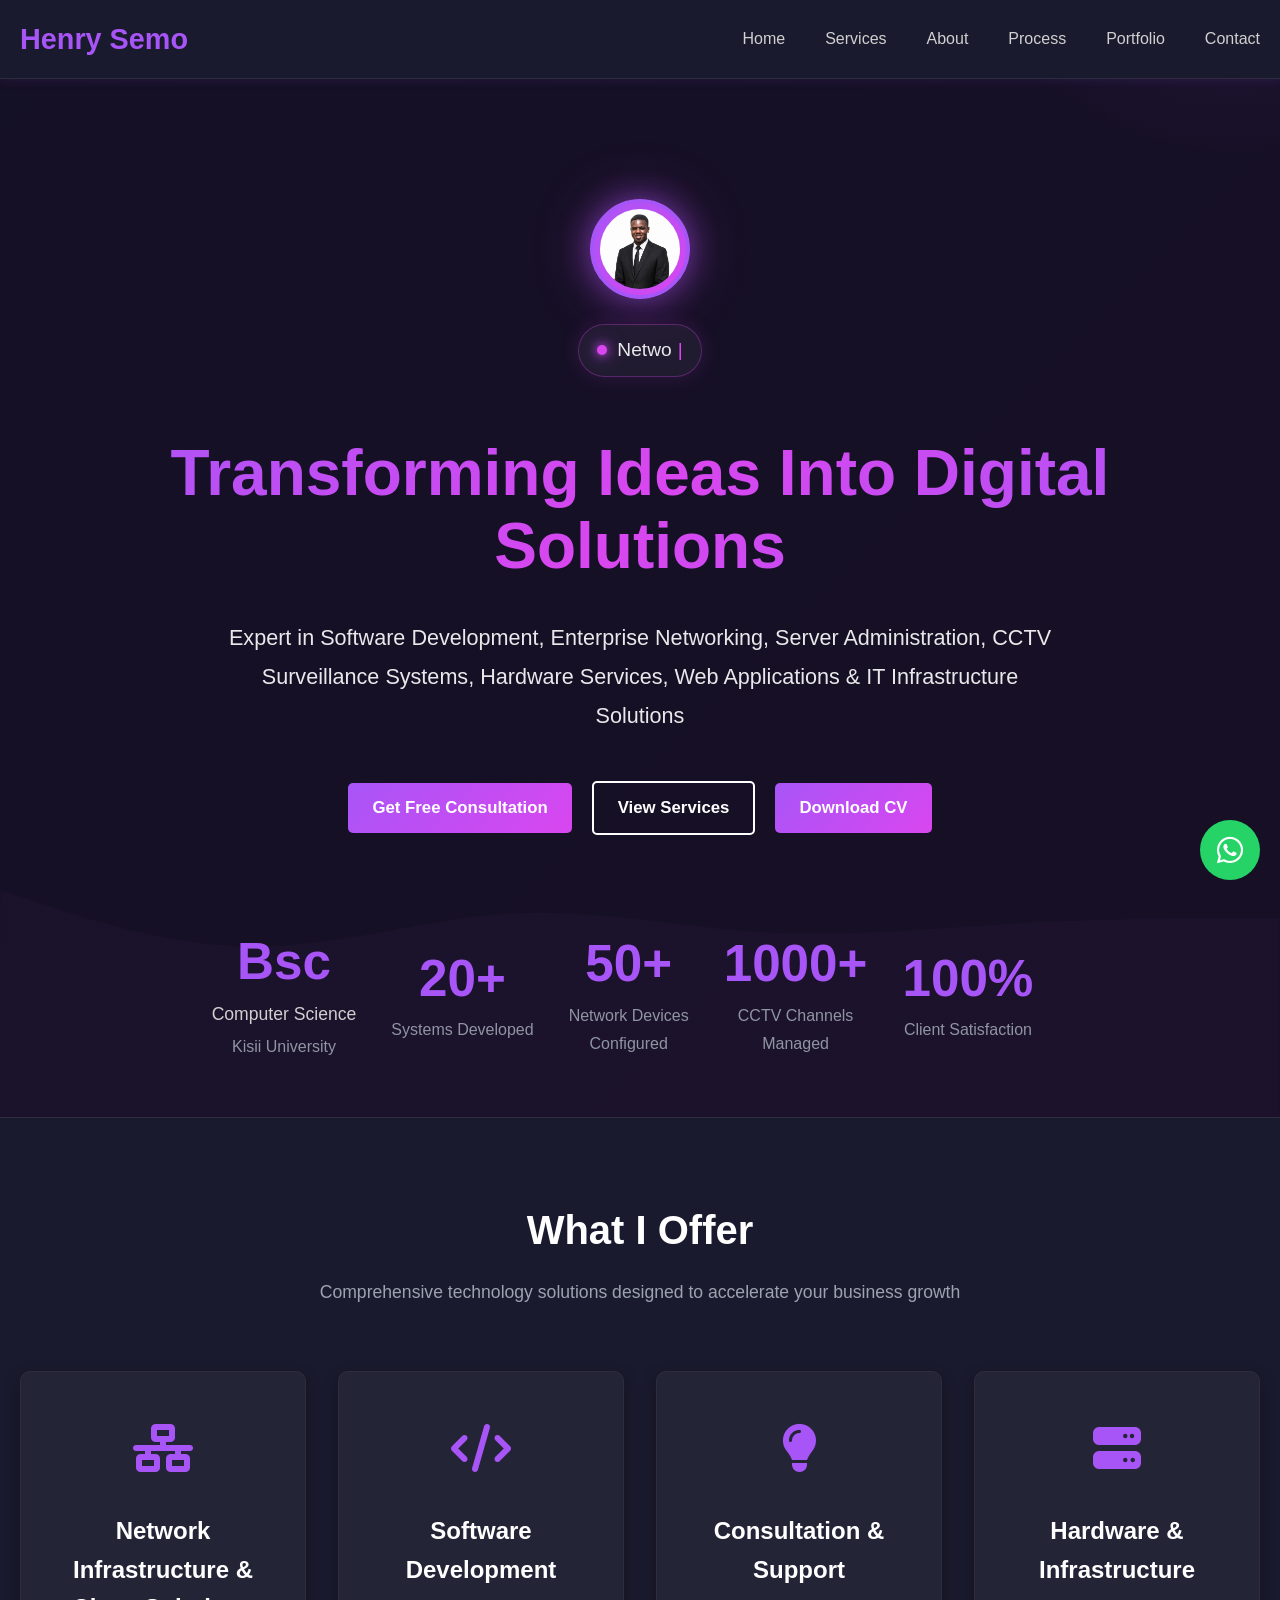
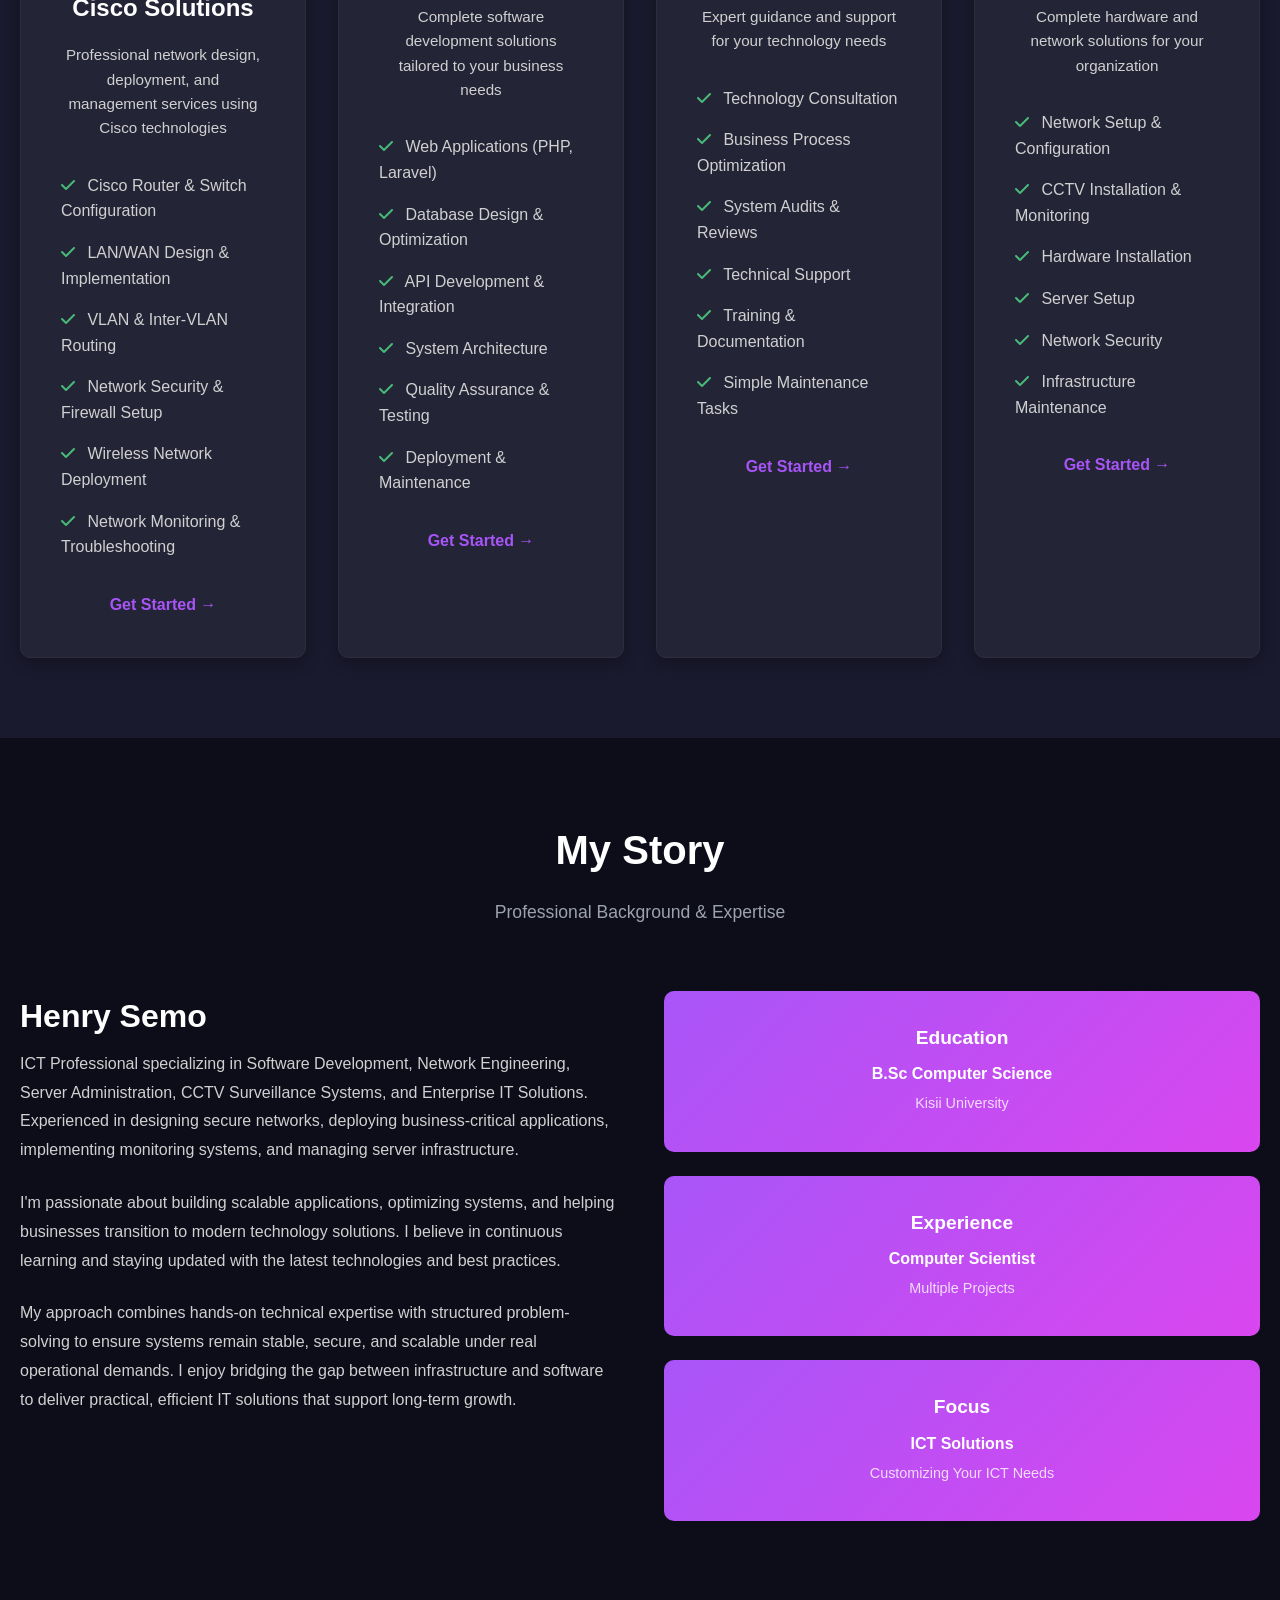
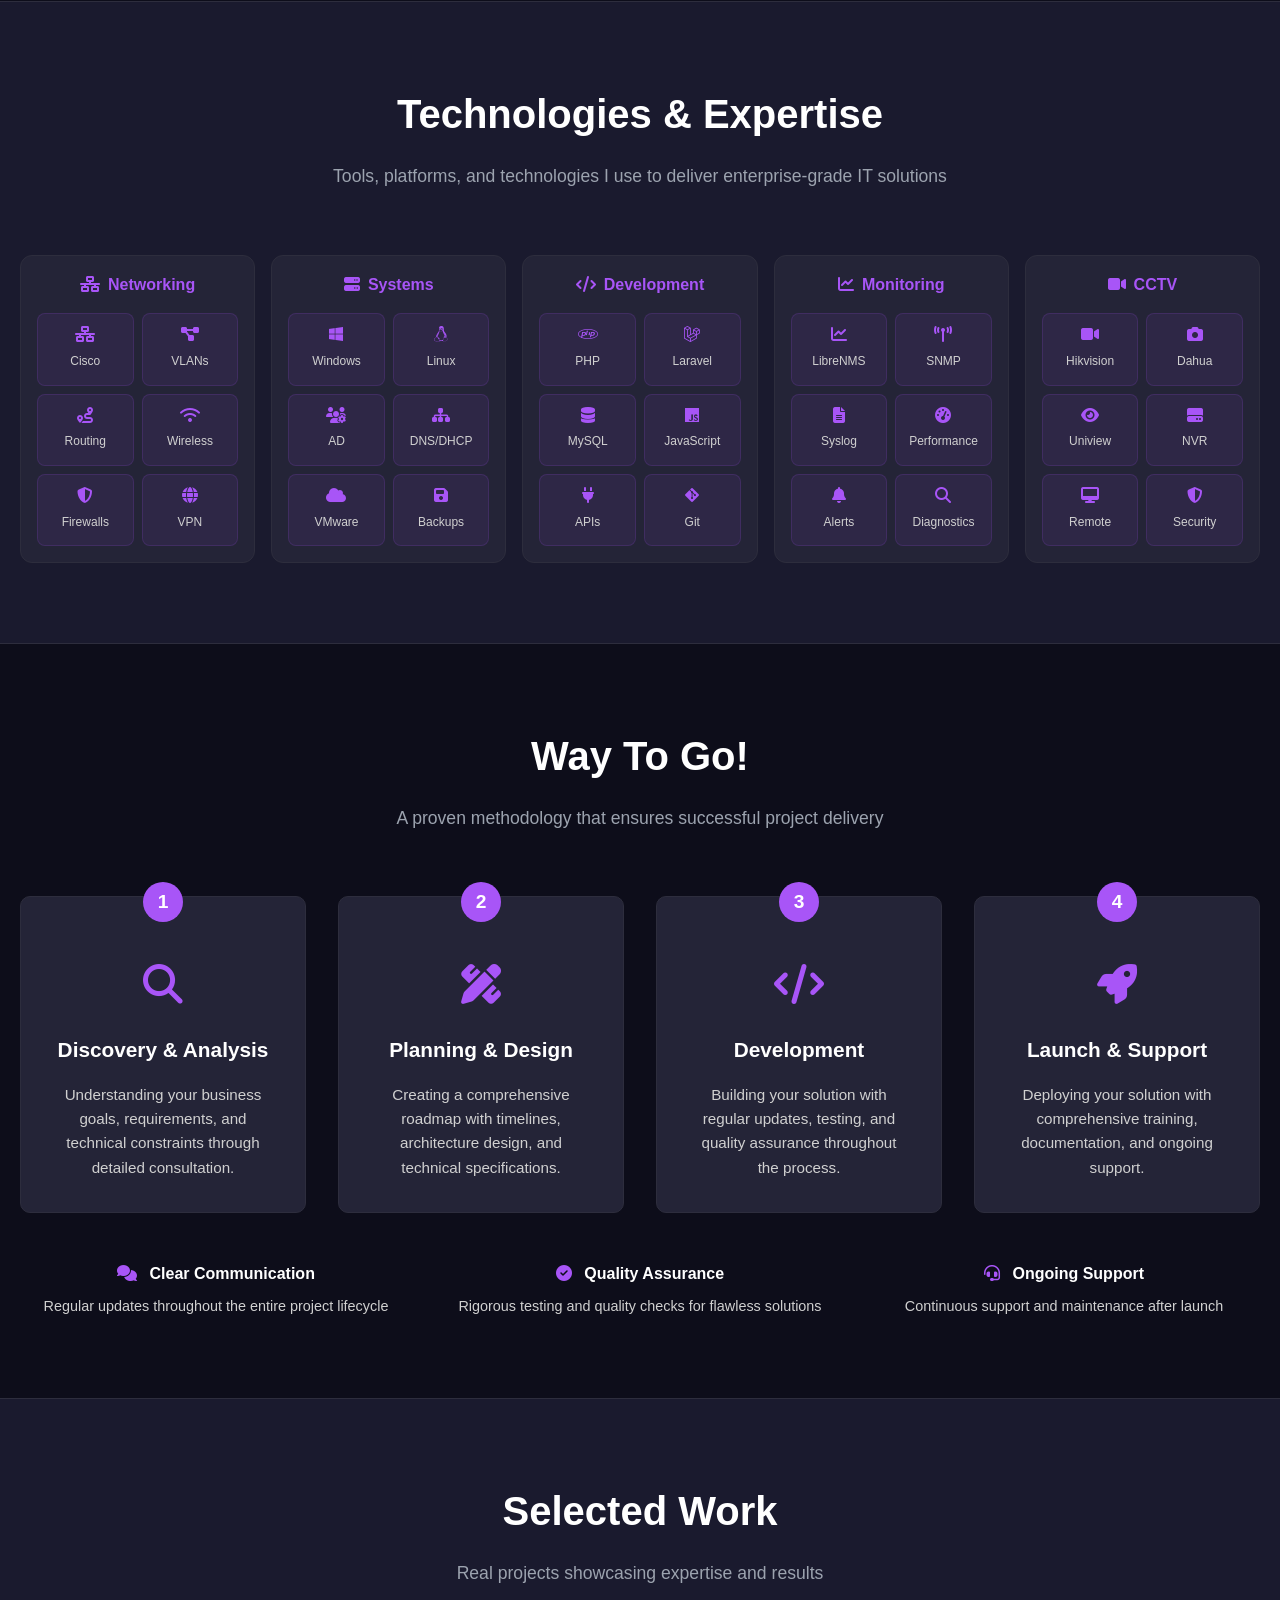
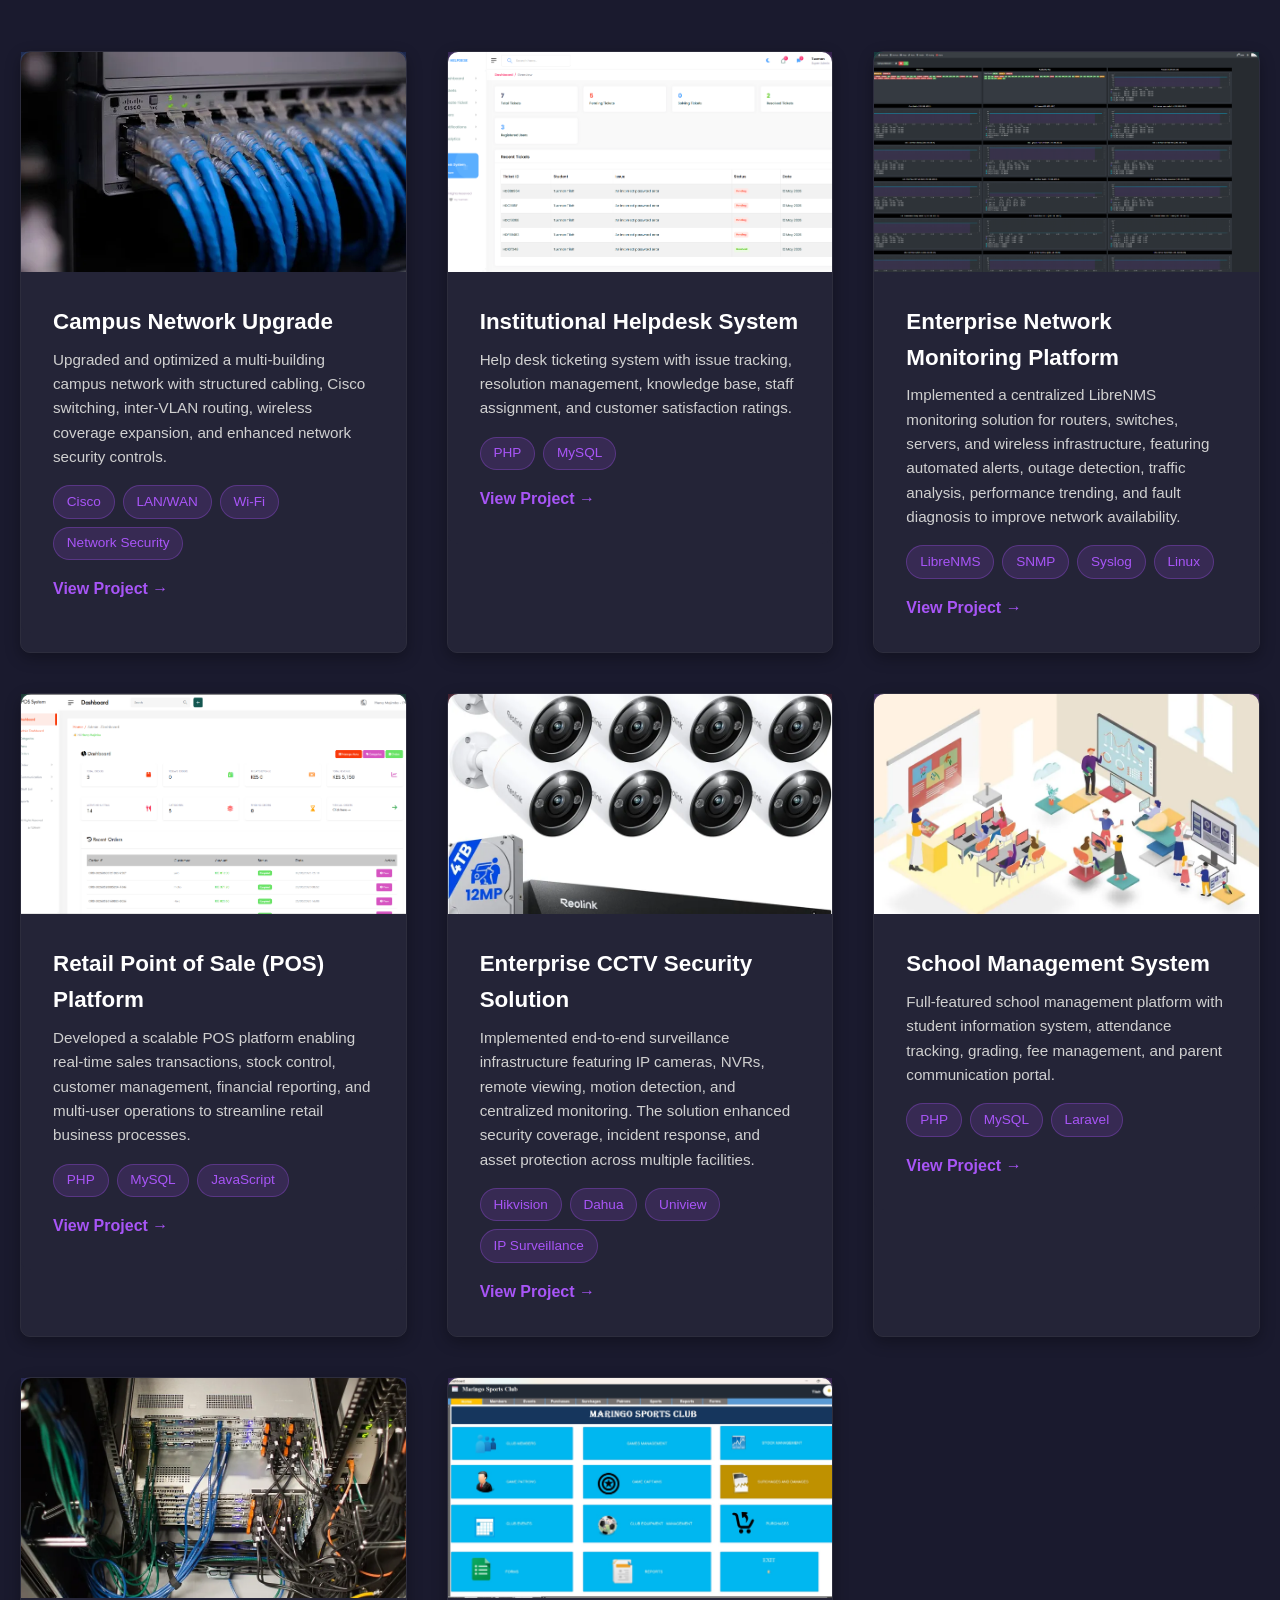
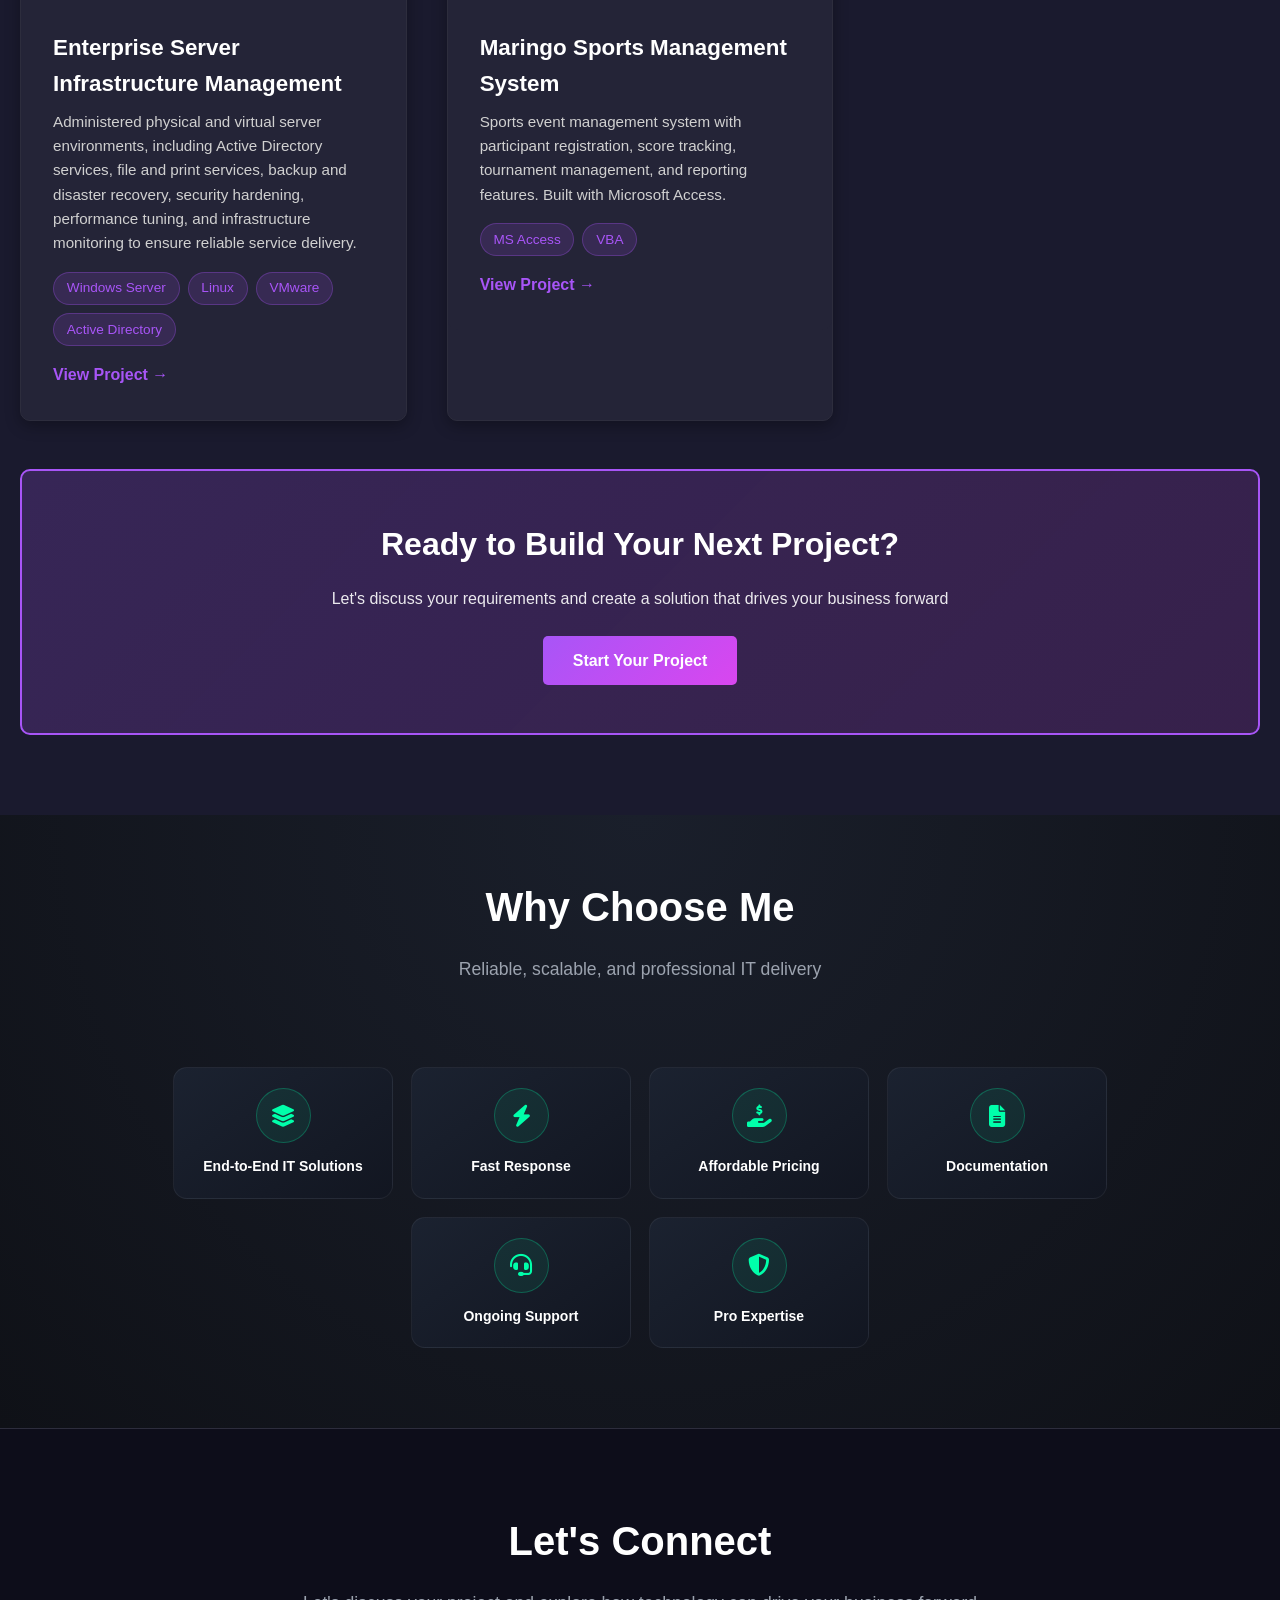
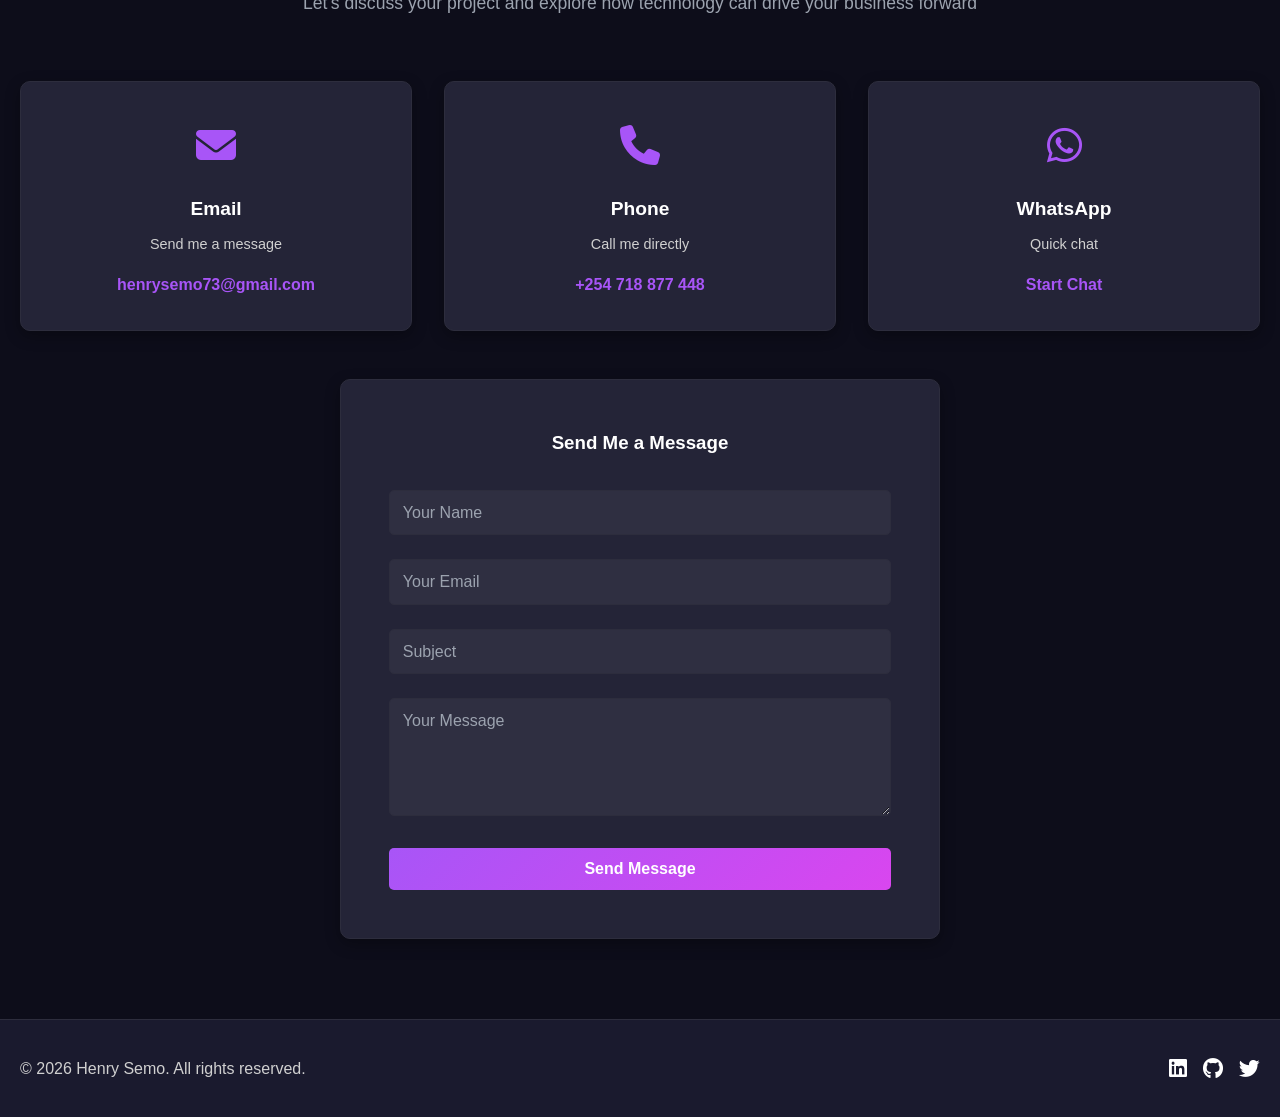
==== commit 63b9d057: "Update print statement from 'Hero section'" ====
--- a/index.html
+++ b/index.html
@@ -38,6 +38,9 @@
     <section id="home" class="hero">
         <div class="container">
             <div class="hero-content">
+                <div class="hero-image">
+                            <img src="assets/images/portfolio.png" alt="Henry Semo">
+                        </div>
                 <div class="typing-pill">
                     <span class="dot"></span>
                     <span id="typed"></span>
@@ -81,11 +84,6 @@
                     <div class="stat-text">
                         <h3>100%</h3>
                         <p>Client Satisfaction</p>
-                    </div>
-                    <div class="stat-text">
-                        <div class="hero-image">
-                            <img src="assets/images/portfolio.png" alt="Henry Semo">
-                        </div>
                     </div>
                 </div>
             </div>
@@ -703,4 +701,4 @@
     <script src="assets/js/script.js"></script>
 </body>
 
-</html>+</html>
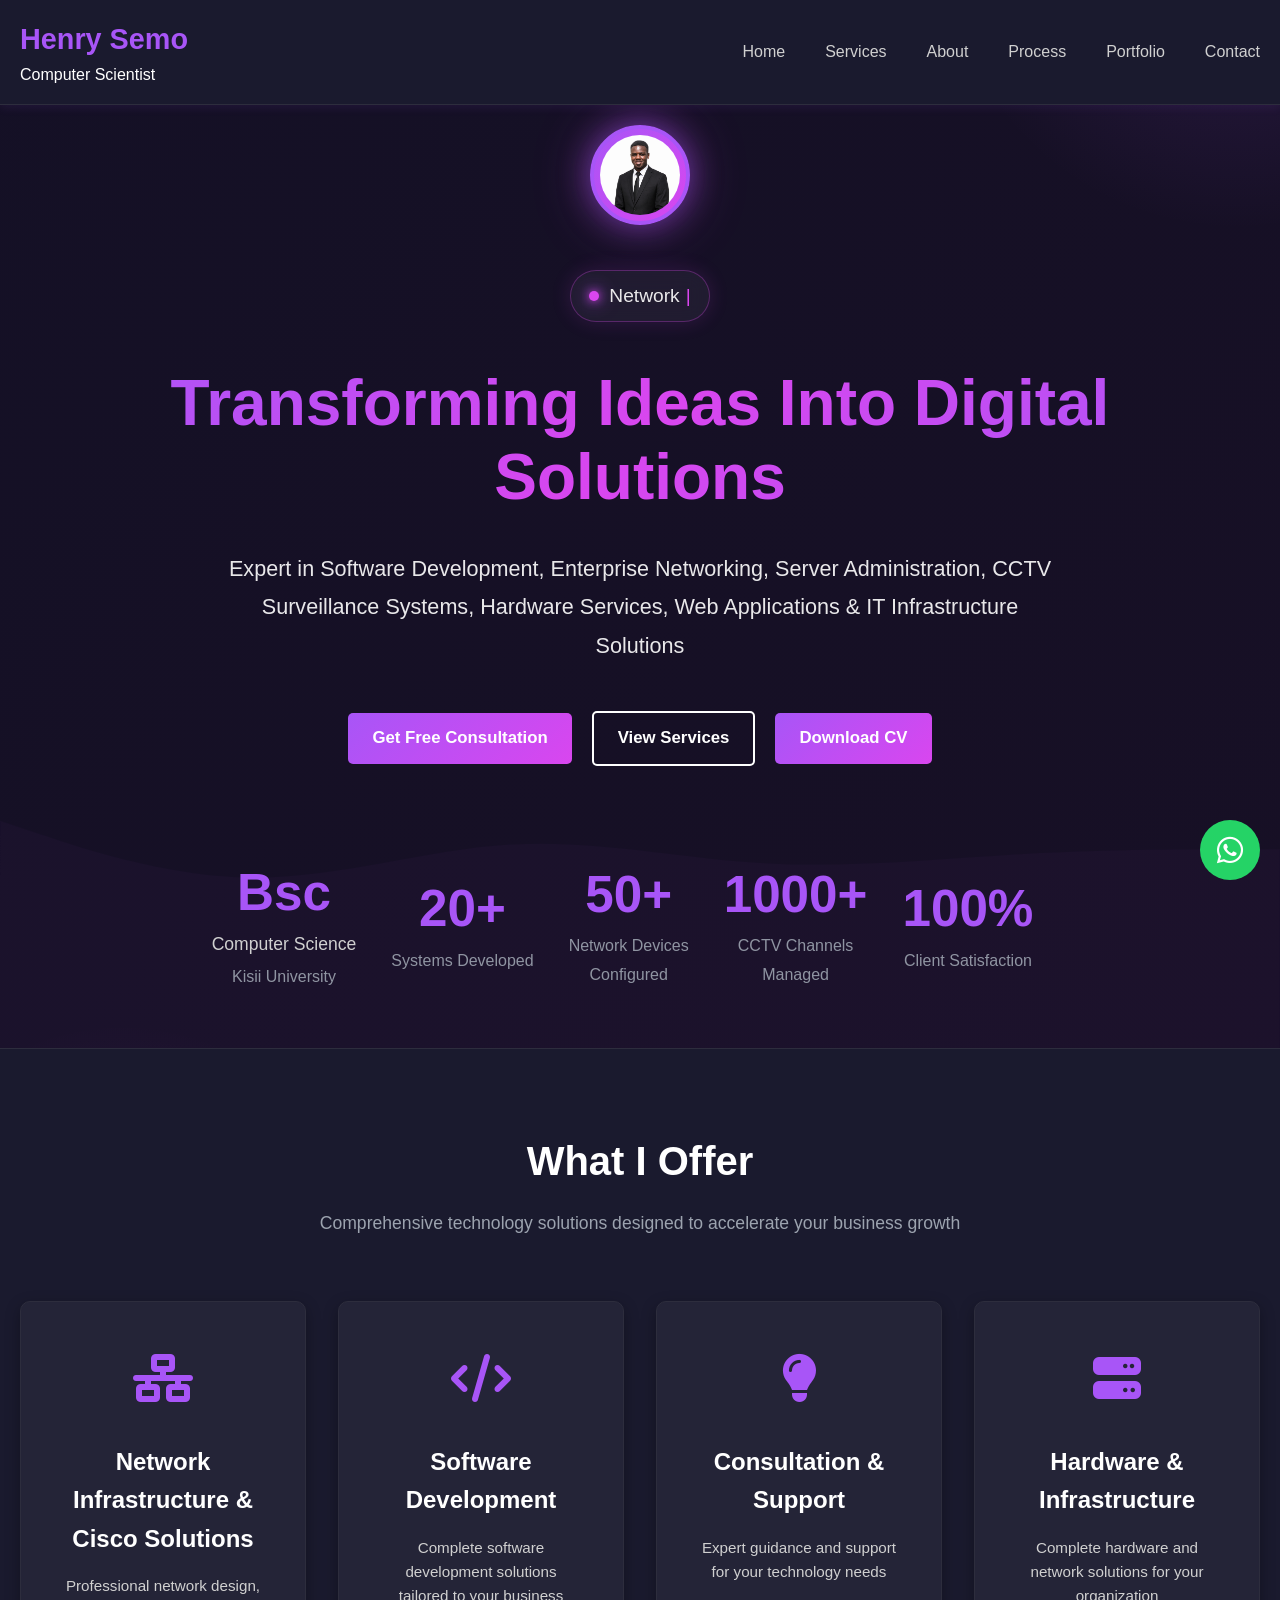
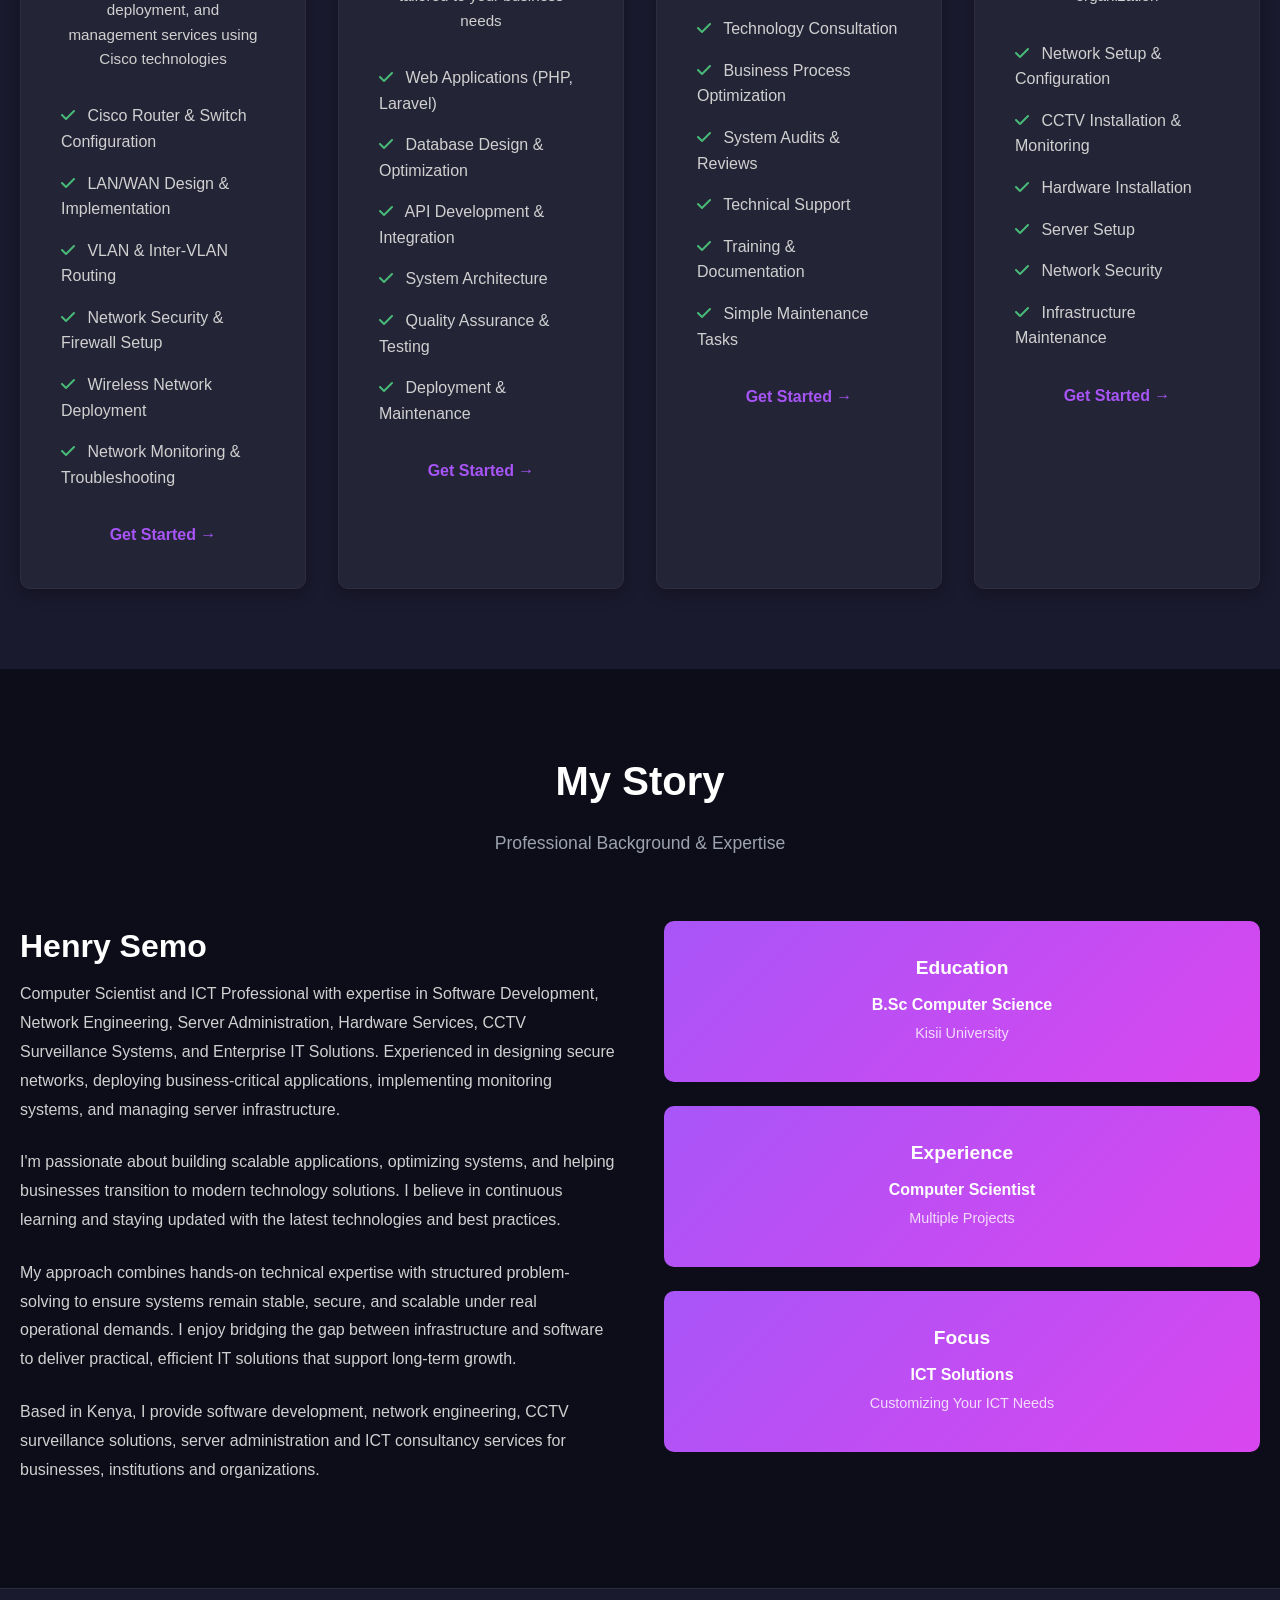
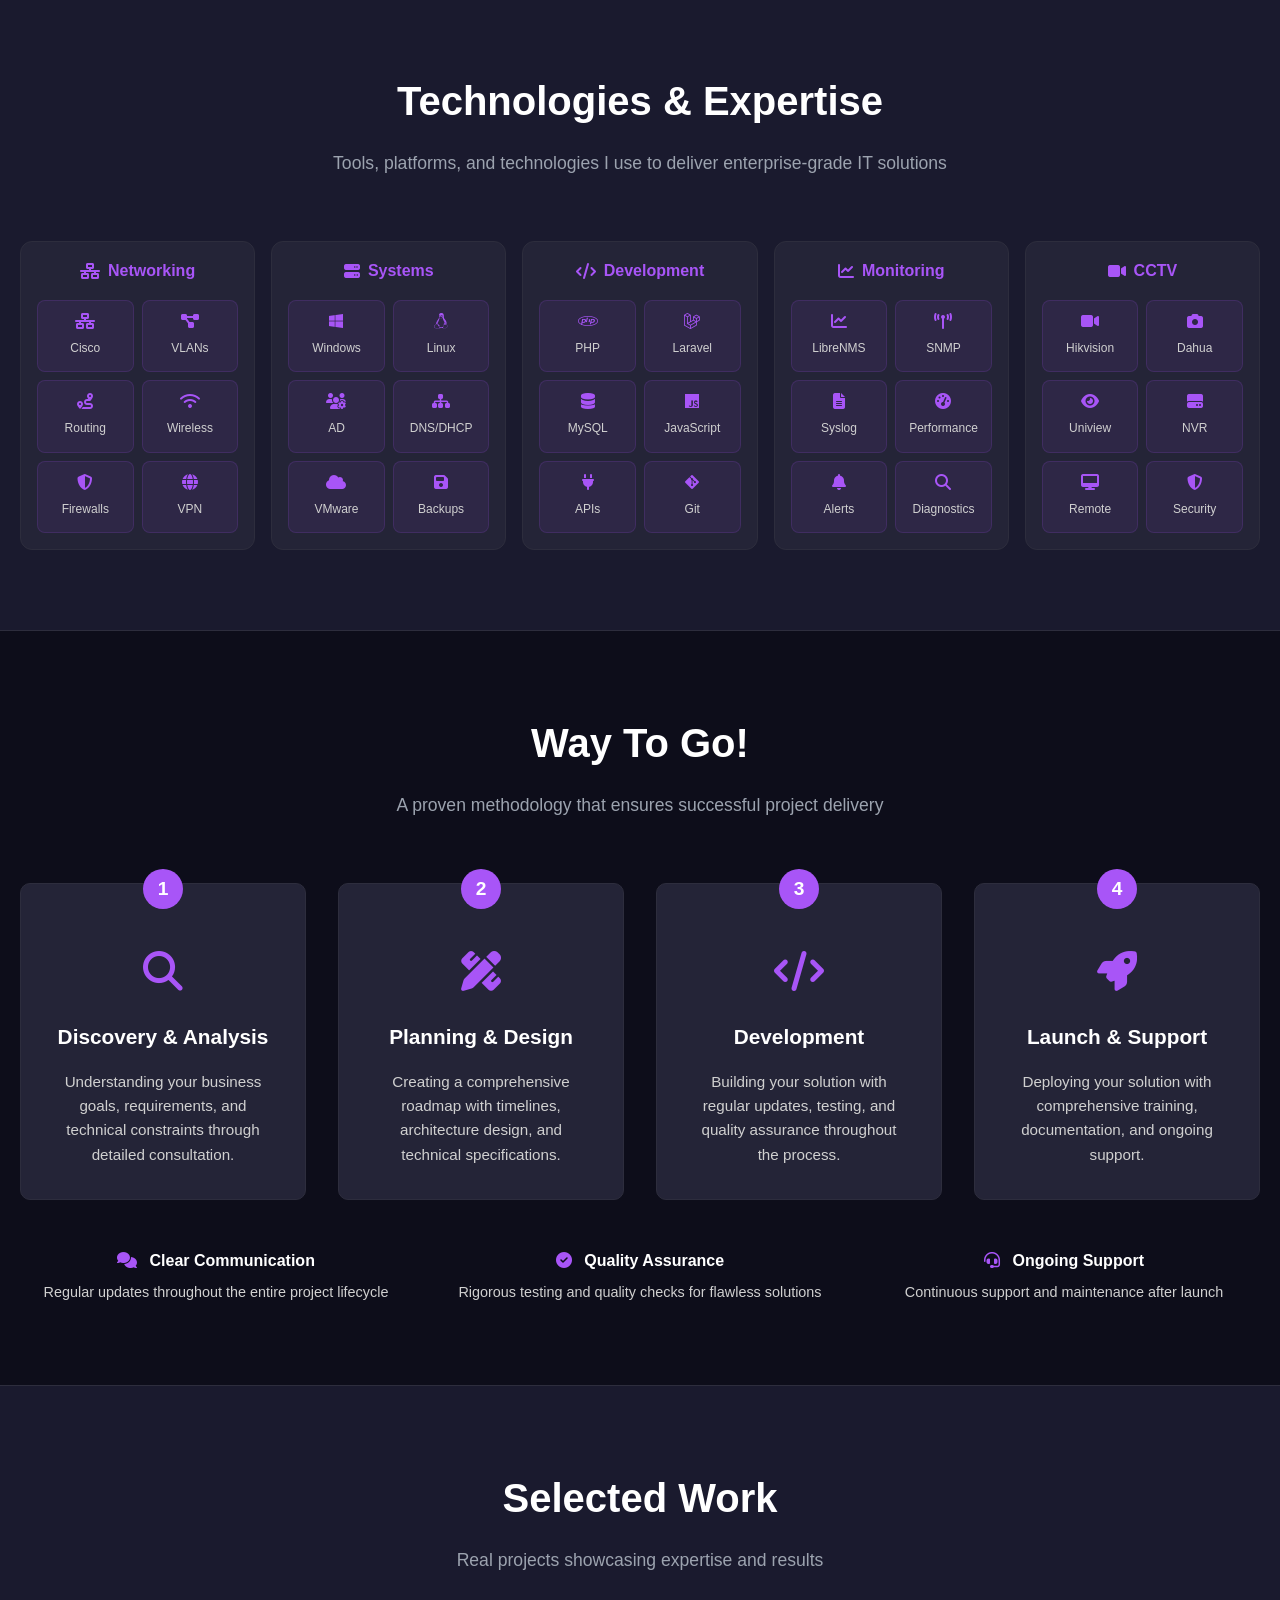
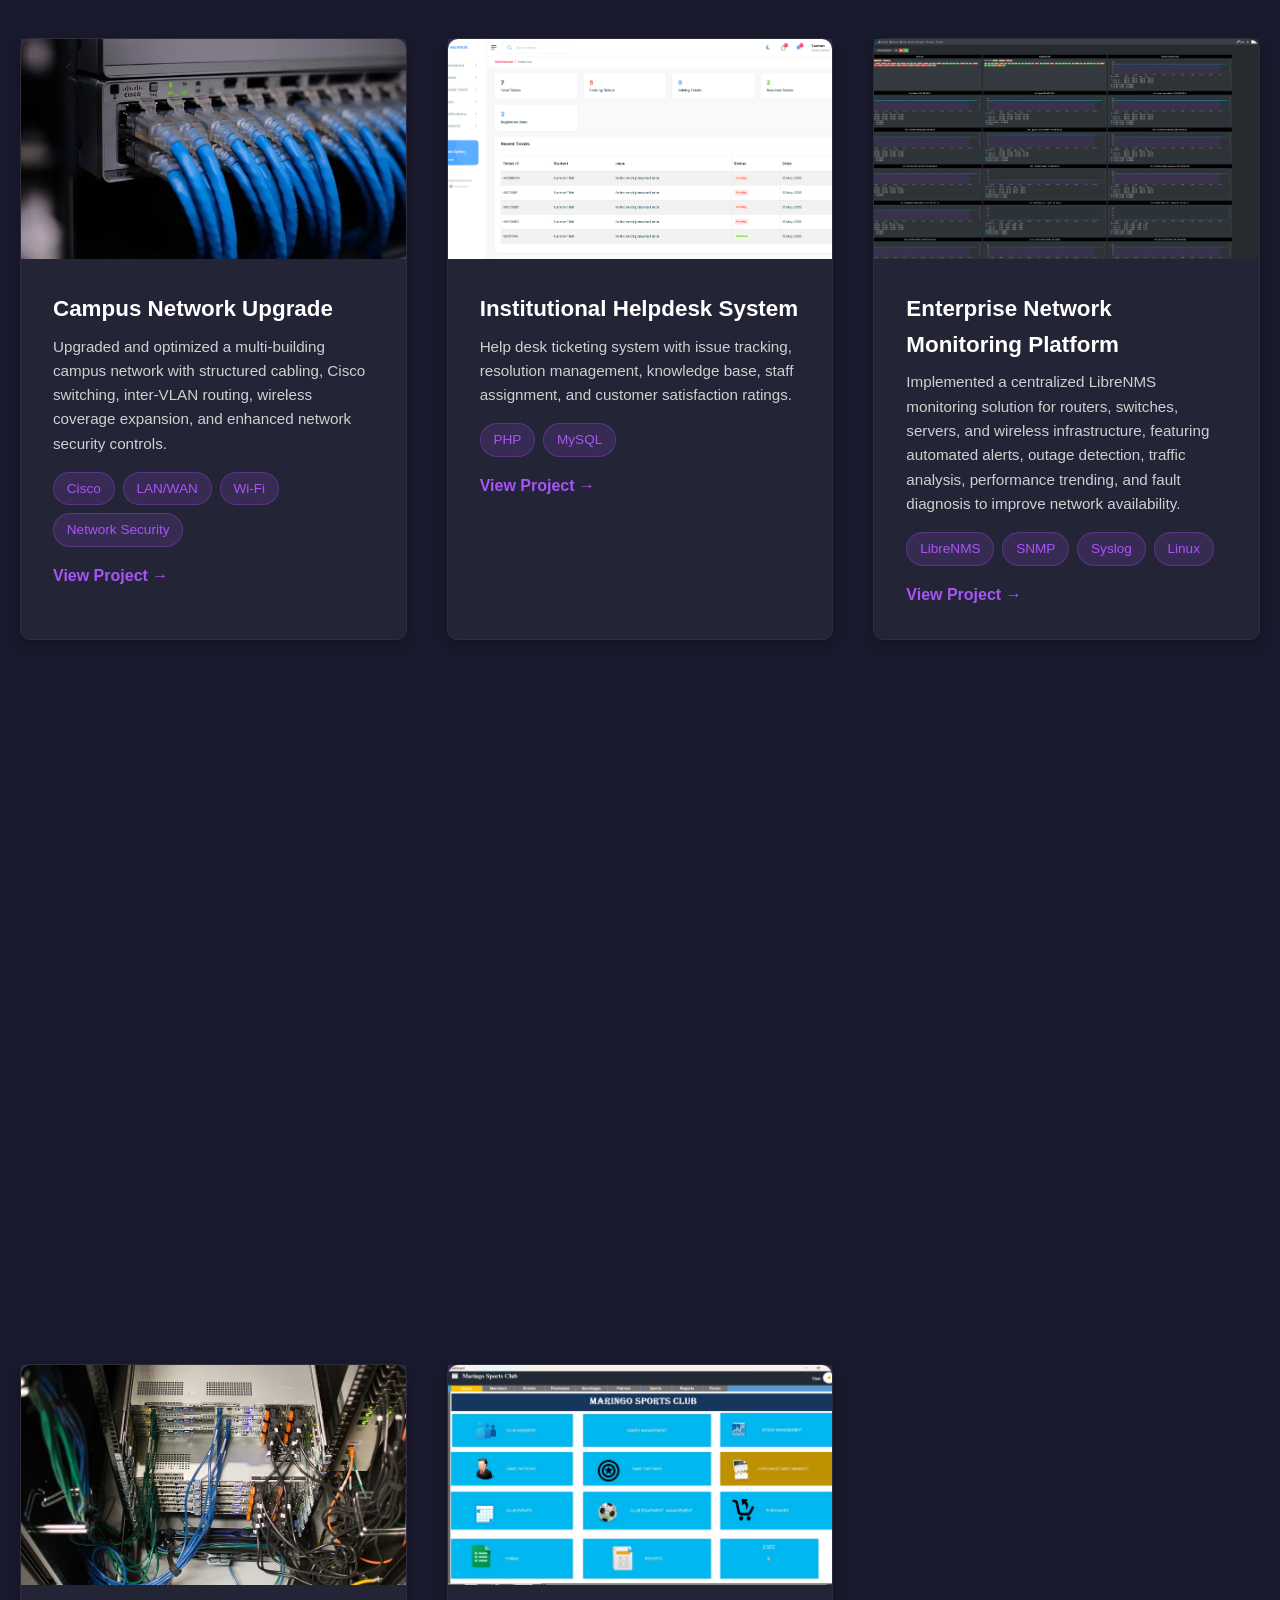
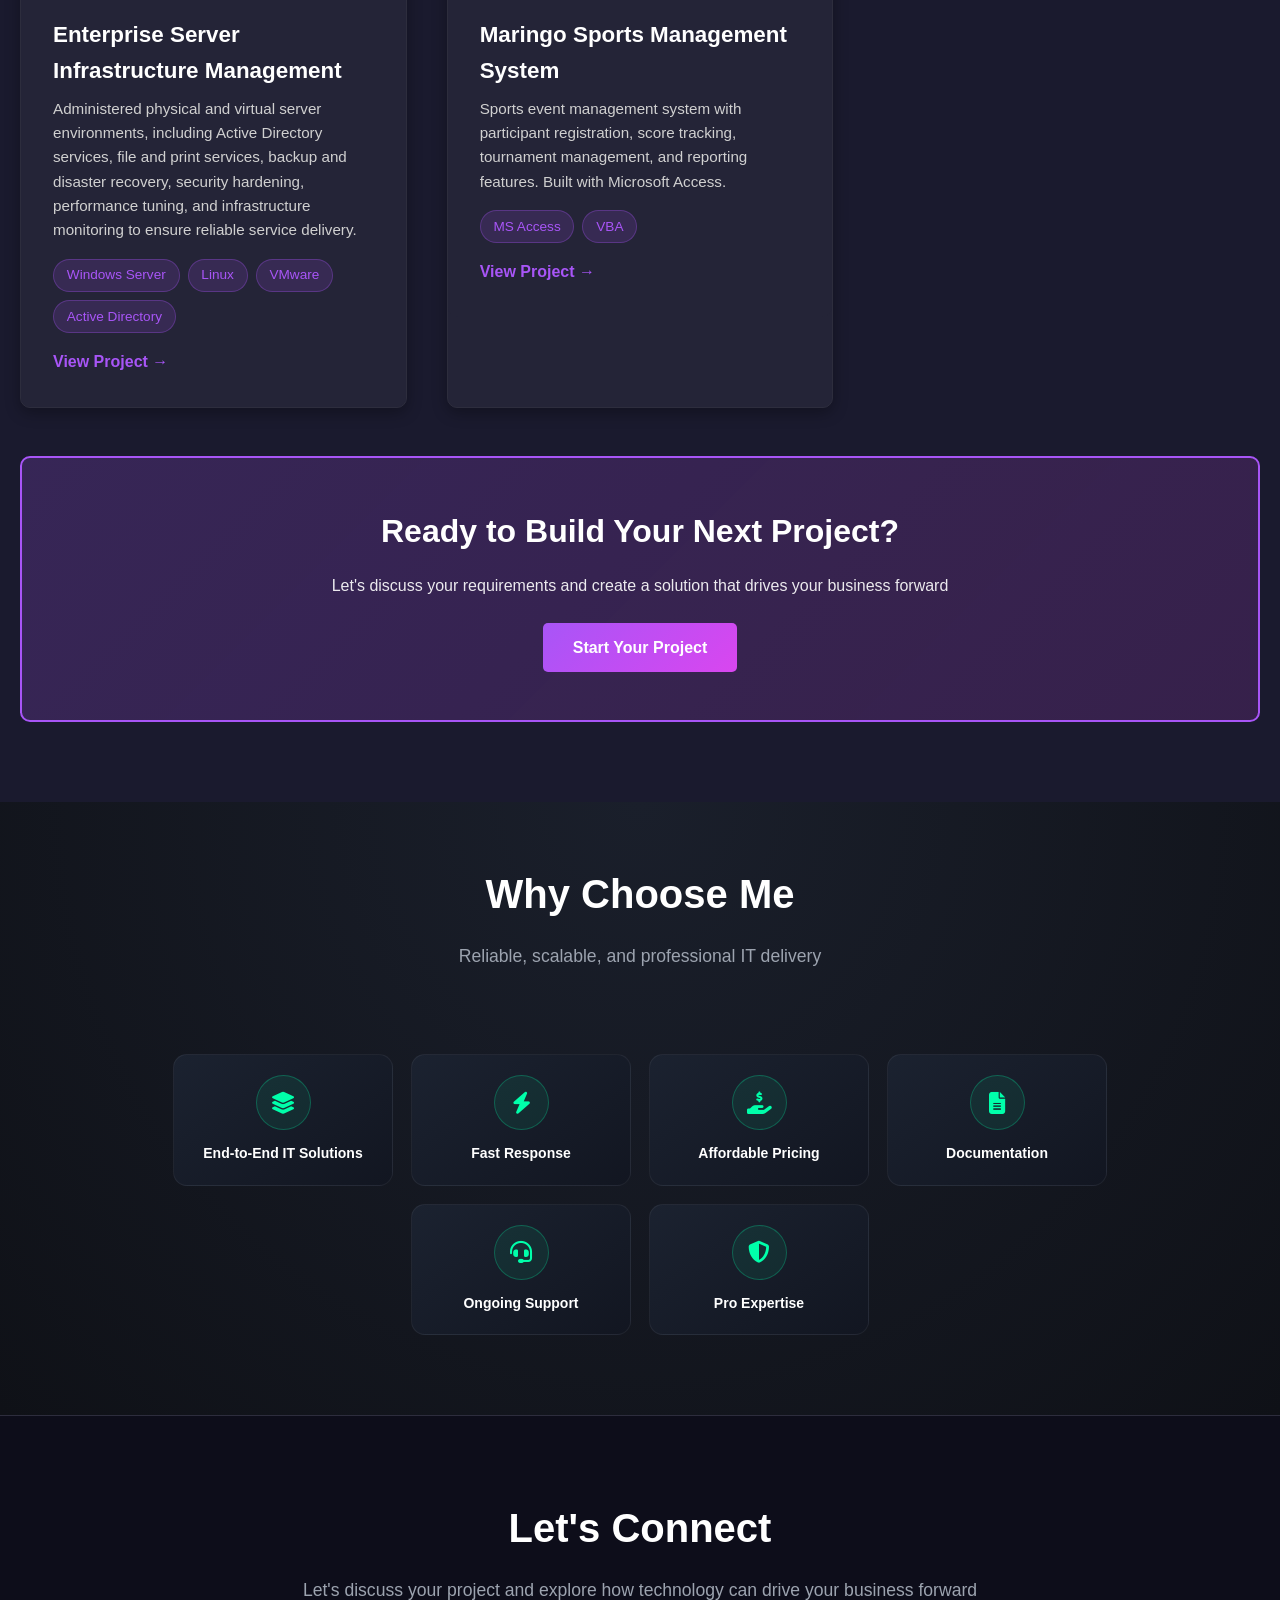
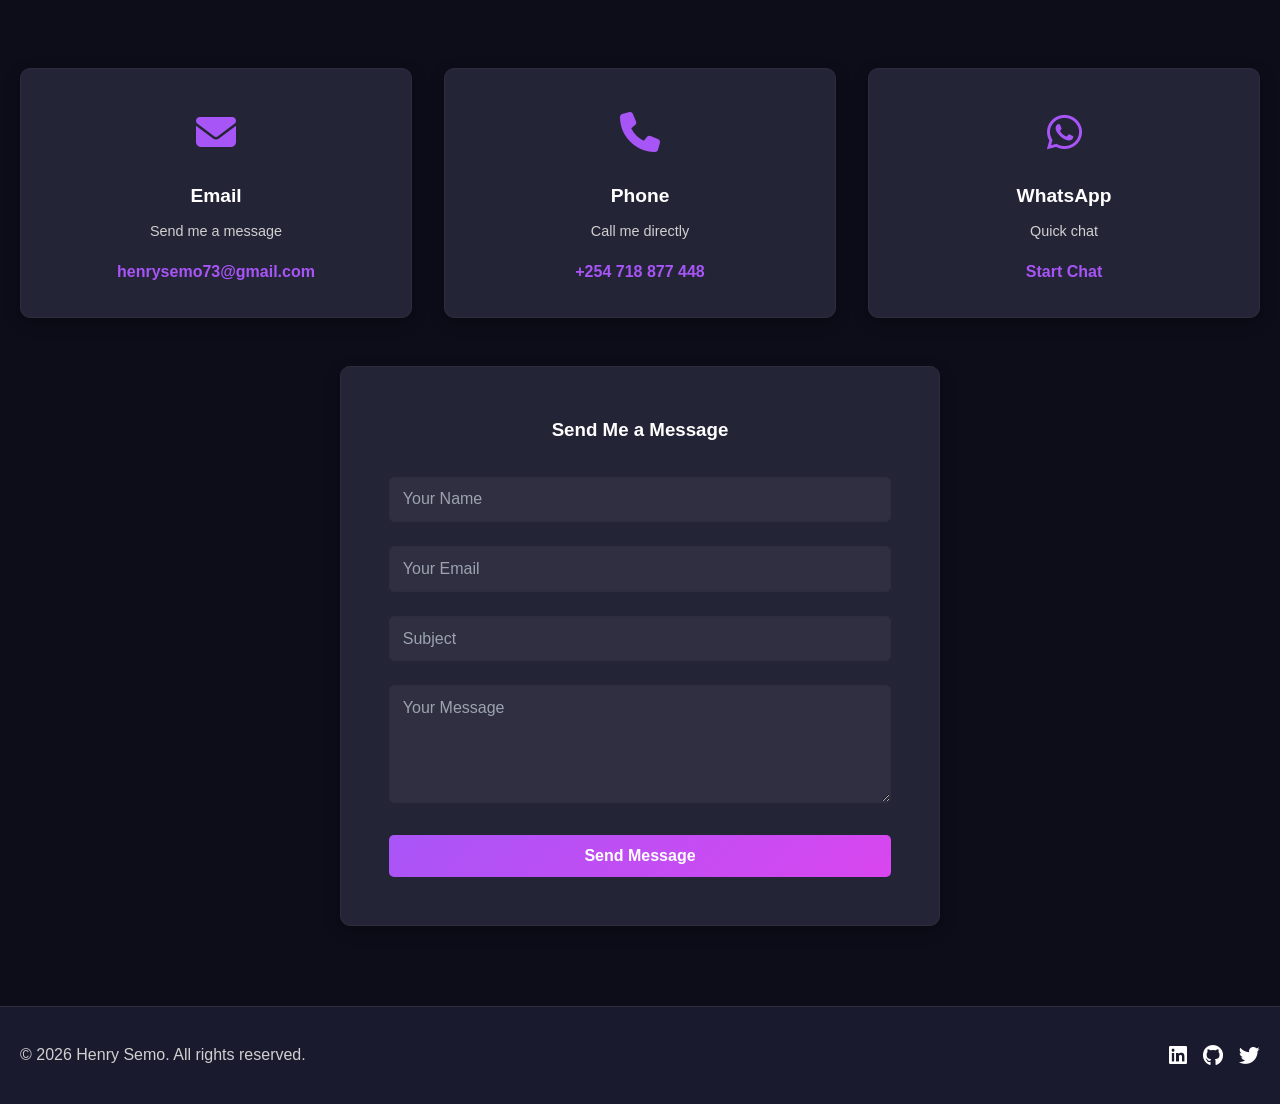
==== commit c223e6ea: "Updated Index" ====
--- a/index.html
+++ b/index.html
@@ -5,8 +5,43 @@
     <meta charset="UTF-8">
     <meta name="viewport" content="width=device-width, initial-scale=1.0">
     <title>Henry Semo - Computer Science Professional & Software Developer</title>
+    <meta name="description"
+        content="Henry Semo is a Computer Scientist and ICT Professional specializing in Software Development, Network Engineering, Server Administration, CCTV Surveillance Systems, Enterprise Networking, and IT Infrastructure Solutions in Kenya.">
+
+    <meta name="keywords"
+        content="Henry Semo, Henry Semo Kenya, Computer Scientist Kenya, Software Developer Kenya, Network Engineer Kenya, CCTV Expert Kenya, Server Administrator Kenya, ICT Consultant Kenya">
+
+    <meta name="author" content="Henry Semo">
+
+    <meta name="robots" content="index, follow">
+
+    <meta name="language" content="English">
+    <meta property="og:title" content="Henry Semo | Computer Scientist & ICT Professional">
+    <meta property="og:description"
+        content="Software Development, Enterprise Networking,Hardware Services, Server Administration, CCTV Surveillance Systems and IT Infrastructure Solutions.">
+    <meta property="og:type" content="website">
+    <meta property="og:image" content="https://henry-portfolio-fawn-vercel.app/assets/images/portfolio.png">
+    <meta property="og:url" content="https://henry-portfolio-fawn-vercel.app">
     <link rel="stylesheet" href="assets/css/style.css">
     <link rel="stylesheet" href="https://cdnjs.cloudflare.com/ajax/libs/font-awesome/6.4.0/css/all.min.css">
+    <link rel="canonical" href="https://henry-portfolio-fawn-vercel.app/">
+    <script type="application/ld+json">
+        {
+            "@context": "https://schema.org",
+            "@type": "Person",
+            "name": "Henry Semo",
+            "jobTitle": "Computer Scientist",
+            "description": "ICT Professional specializing in Software Development, Network Engineering, Server Administration,Hardware Services, CCTV Surveillance Systems and IT Infrastructure Solutions.",
+            "email": "henrysemo73@gmail.com",
+            "telephone": "+254718877448",
+            "url": "https://henry-portfolio-fawn-vercel.app",
+            "image": "https://henry-portfolio-fawn-vercel.app/assets/images/portfolio.png",
+            "alumniOf": {
+                "@type": "CollegeOrUniversity",
+                "name": "Kisii University"
+            }
+        }
+    </script>
 </head>
 
 <body>
@@ -16,6 +51,7 @@
             <div class="nav-wrapper">
                 <div class="logo">
                     <h1>Henry Semo</h1>
+                    <span class="logo-subtitle">Computer Scientist</span>
                 </div>
                 <ul class="nav-menu">
                     <li><a href="#home">Home</a></li>
@@ -39,8 +75,8 @@
         <div class="container">
             <div class="hero-content">
                 <div class="hero-image">
-                            <img src="assets/images/portfolio.png" alt="Henry Semo">
-                        </div>
+                    <img src="assets/images/portfolio.png" alt="Henry Semo">
+                </div>
                 <div class="typing-pill">
                     <span class="dot"></span>
                     <span id="typed"></span>
@@ -181,8 +217,8 @@
             <div class="about-content">
                 <div class="about-text">
                     <h3>Henry Semo</h3>
-                    <p>ICT Professional specializing in Software Development,
-                        Network Engineering, Server Administration,
+                    <p>Computer Scientist and ICT Professional with expertise in Software Development,
+                        Network Engineering, Server Administration, Hardware Services,
                         CCTV Surveillance Systems, and Enterprise IT Solutions.
 
                         Experienced in designing secure networks,
@@ -201,6 +237,12 @@
                         support
                         long-term growth.
                     </p>
+                    <p>
+                        Based in Kenya, I provide software development,
+                        network engineering, CCTV surveillance solutions,
+                        server administration and ICT consultancy services
+                        for businesses, institutions and organizations.
+                    </p>
                 </div>
 
                 <div class="about-stats">
--- a/assets/css/style.css
+++ b/assets/css/style.css
@@ -122,9 +122,8 @@
     border: 1px solid rgba(217, 70, 239, 0.3);
     backdrop-filter: blur(10px);
     box-shadow: 0 0 20px rgba(217, 70, 239, 0.15);
-    margin-bottom: 10px;
+    margin-bottom: 20px;
     margin-top: 0;
-    margin-bottom: 35px;
     position: relative;
     overflow: hidden;
 }
@@ -177,7 +176,7 @@
     align-items: flex-start; /* vertical center */
     justify-content: center;
 
-    padding: 120px 20px 40px;     /* remove large top/bottom padding */
+    padding: 20px 20px 40px;     /* remove large top/bottom padding */
     text-align: center;
     position: relative;
     overflow: hidden;
@@ -264,7 +263,8 @@
     display: flex;
     flex-direction: column;
     align-items: center;
-    justify-content: space-between;   /* key for bottom stats */
+    justify-content: space-between;
+    margin-bottom: 20px;   /* key for bottom stats */
 }
 
 .hero-image img {
@@ -1218,6 +1218,10 @@
     .hamburger {
         display: flex;
     }
+    .hero {
+    min-height: auto;
+    padding: 20px 10px 50px;
+}
     .hero-wrapper {
     grid-template-columns: 1fr;
     text-align: center;
@@ -1225,6 +1229,12 @@
 
 .hero-content {
     text-align: center;
+    width: 100%;
+    gap: 18px;
+}
+.typing-pill {
+    margin-bottom: 5px;
+    max-width: 100%;
 }
 
 .hero-image {
@@ -1238,18 +1248,49 @@
 }
 
     .hero-content h2 {
-        font-size: 2rem;
+    font-size: 2.2rem;
+    line-height: 1.2;
+    margin-bottom: 10px;
     }
 
     .hero-content p {
-        font-size: 1rem;
+    font-size: 1rem;
+    line-height: 1.7;
+    margin-bottom: 25px;
     }
 
     .hero-buttons {
-        flex-direction: column;
-    }
-
-    .services-grid,
+    flex-direction: column;
+    width: 100%;
+    gap: 12px;
+    margin-bottom: 35px;
+    }
+    .hero-buttons .btn {
+    width: 100%;
+    max-width: 320px;
+   }
+   .hero-stats {
+    display: grid;
+    grid-template-columns: repeat(2, 1fr);
+    gap: 20px;
+    width: 100%;
+    margin-top: 10px;
+  }
+  .stat-text {
+    padding: 0.5rem;
+  }
+  .stat-text h3 {
+    font-size: 2rem;
+  }
+  .hero-image {
+    grid-column: 1 / -1;
+    justify-self: center;
+}
+.hero-image img {
+    width: 120px;
+    height: 120px;   
+}
+ .services-grid,
     .portfolio-grid,
     .contact-grid {
         grid-template-columns: 1fr;
@@ -1276,9 +1317,26 @@
 }
 
 @media (max-width: 480px) {
+        .hero {
+        padding: 20px 15px 40px;
+    }
     .hero-content h2 {
         font-size: 1.5rem;
     }
+     .typing-pill {
+        font-size: 0.9rem;
+        padding: 8px 14px;
+    }
+      .hero-stats {
+       grid-template-columns: 1fr;
+    }
+     .stat-text h3 {
+        font-size: 1.8rem;
+    }
+    .hero-image img {
+        width: 100px;
+        height: 100px;
+    }
 
     .section-header h2 {
         font-size: 1.8rem;
@@ -1292,3 +1350,72 @@
         padding: 1.5rem;
     }
 }
+@media (max-width: 360px) {
+
+    .hero {
+        padding: 20px 15px 40px;
+    }
+
+    .typing-pill {
+        padding: 8px 14px;
+        font-size: 0.85rem;
+        margin-bottom: 10px;
+    }
+
+    #typed {
+        font-size: 0.9rem;
+    }
+
+    .hero-content h2 {
+        font-size: 1.7rem;
+        line-height: 1.2;
+        margin-bottom: 12px;
+    }
+
+    .hero-content p {
+        font-size: 0.95rem;
+        line-height: 1.6;
+        margin-bottom: 20px;
+        padding: 0 5px;
+    }
+
+    .hero-buttons {
+        gap: 10px;
+        margin-bottom: 25px;
+    }
+
+    .hero-buttons .btn {
+        width: 100%;
+        font-size: 0.95rem;
+        padding: 12px 16px;
+    }
+
+    .hero-stats {
+        grid-template-columns: 1fr;
+        gap: 15px;
+        margin-top: 10px;
+    }
+
+    .stat-text {
+        padding: 0.3rem;
+    }
+
+    .stat-text h3 {
+        font-size: 1.8rem;
+        margin-bottom: 5px;
+    }
+
+    .stat-text p,
+    .stat-subtitle {
+        font-size: 0.9rem;
+    }
+
+    .hero-image {
+        order: -1;
+    }
+
+    .hero-image img {
+        width: 90px;
+        height: 90px;
+    }
+}
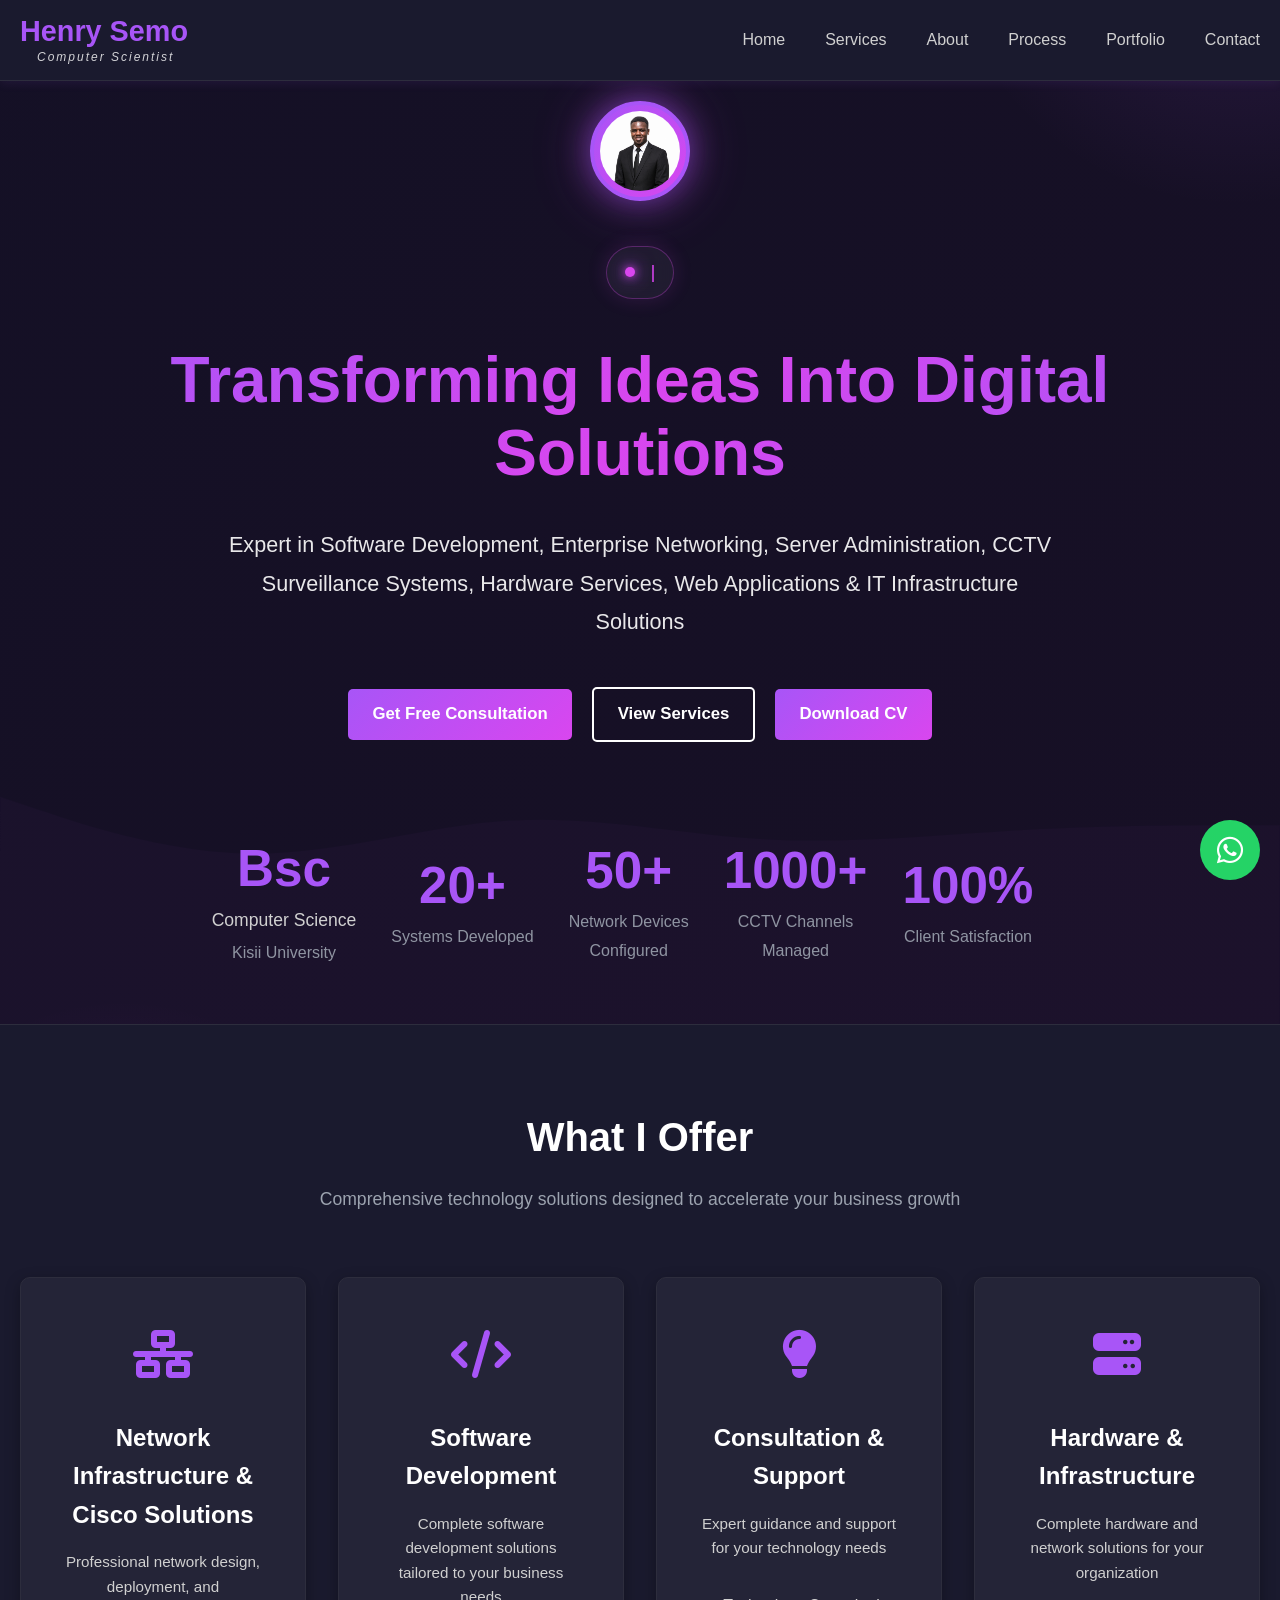
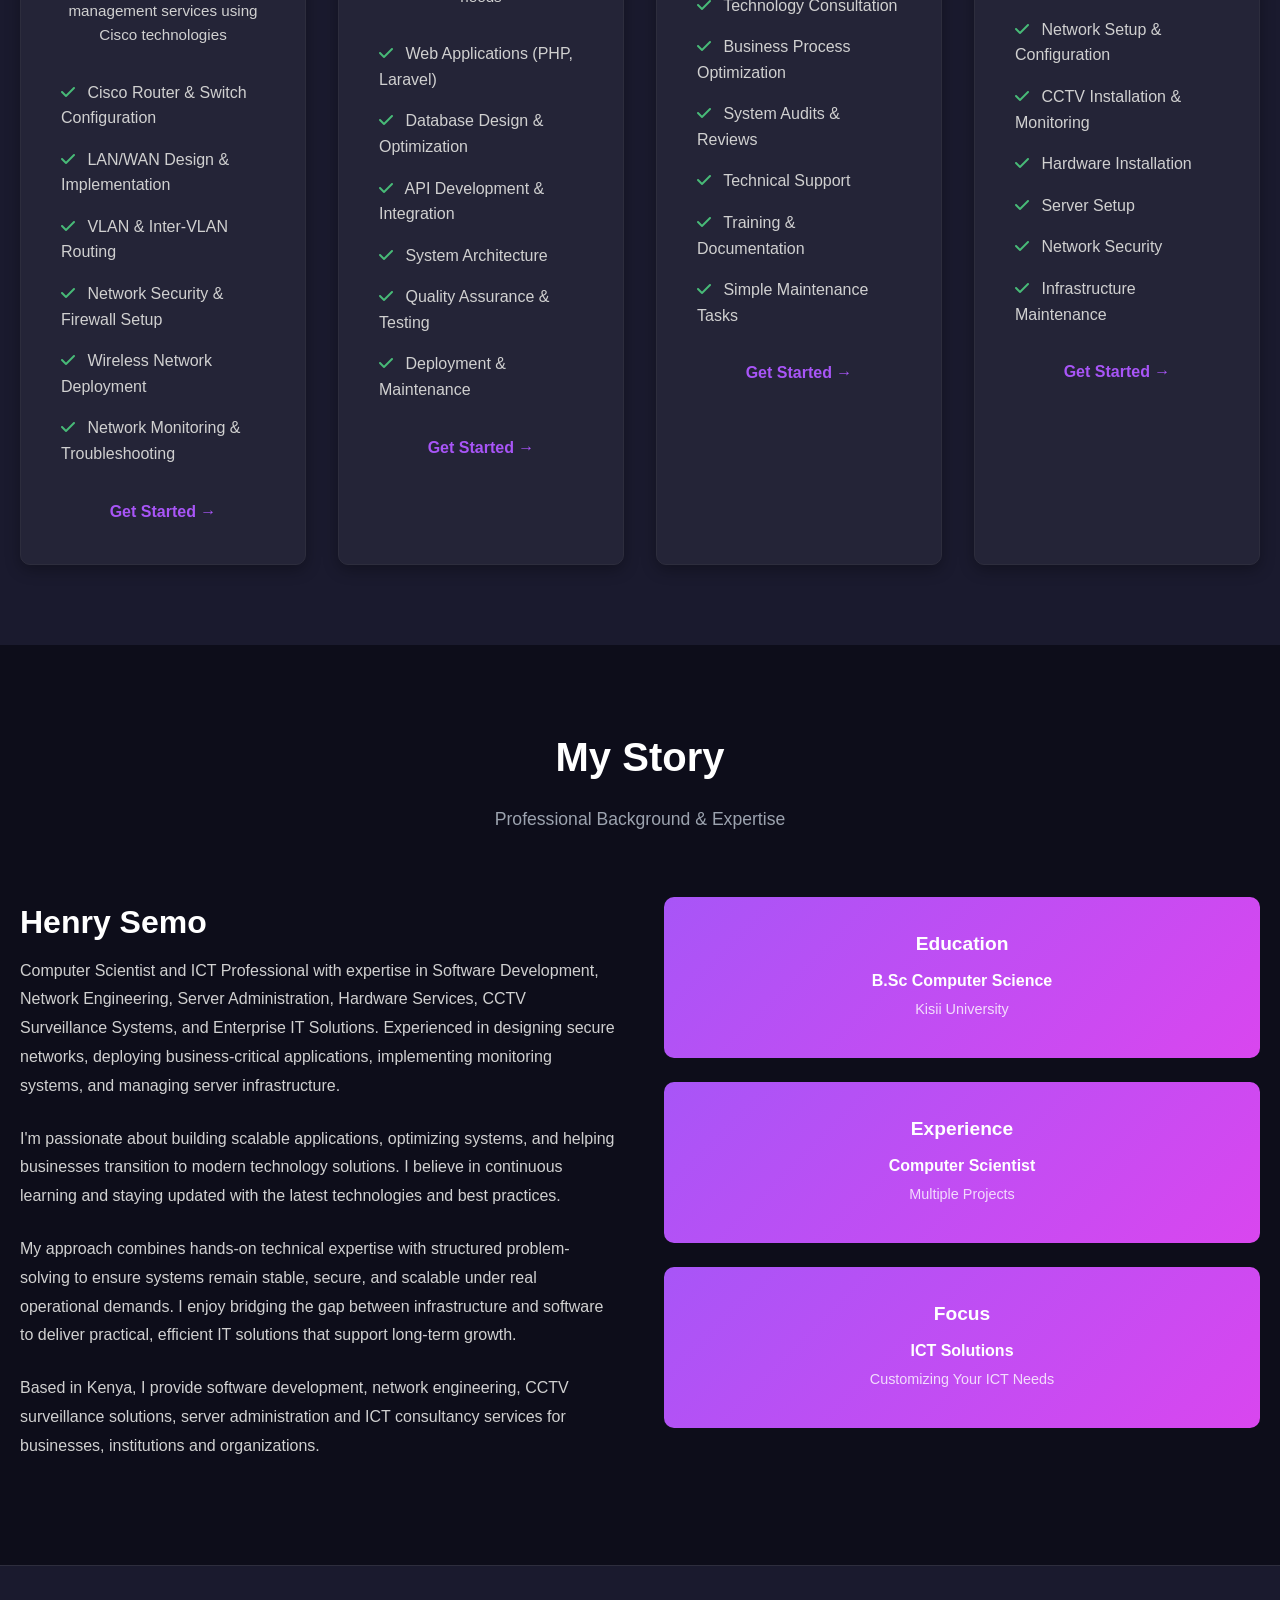
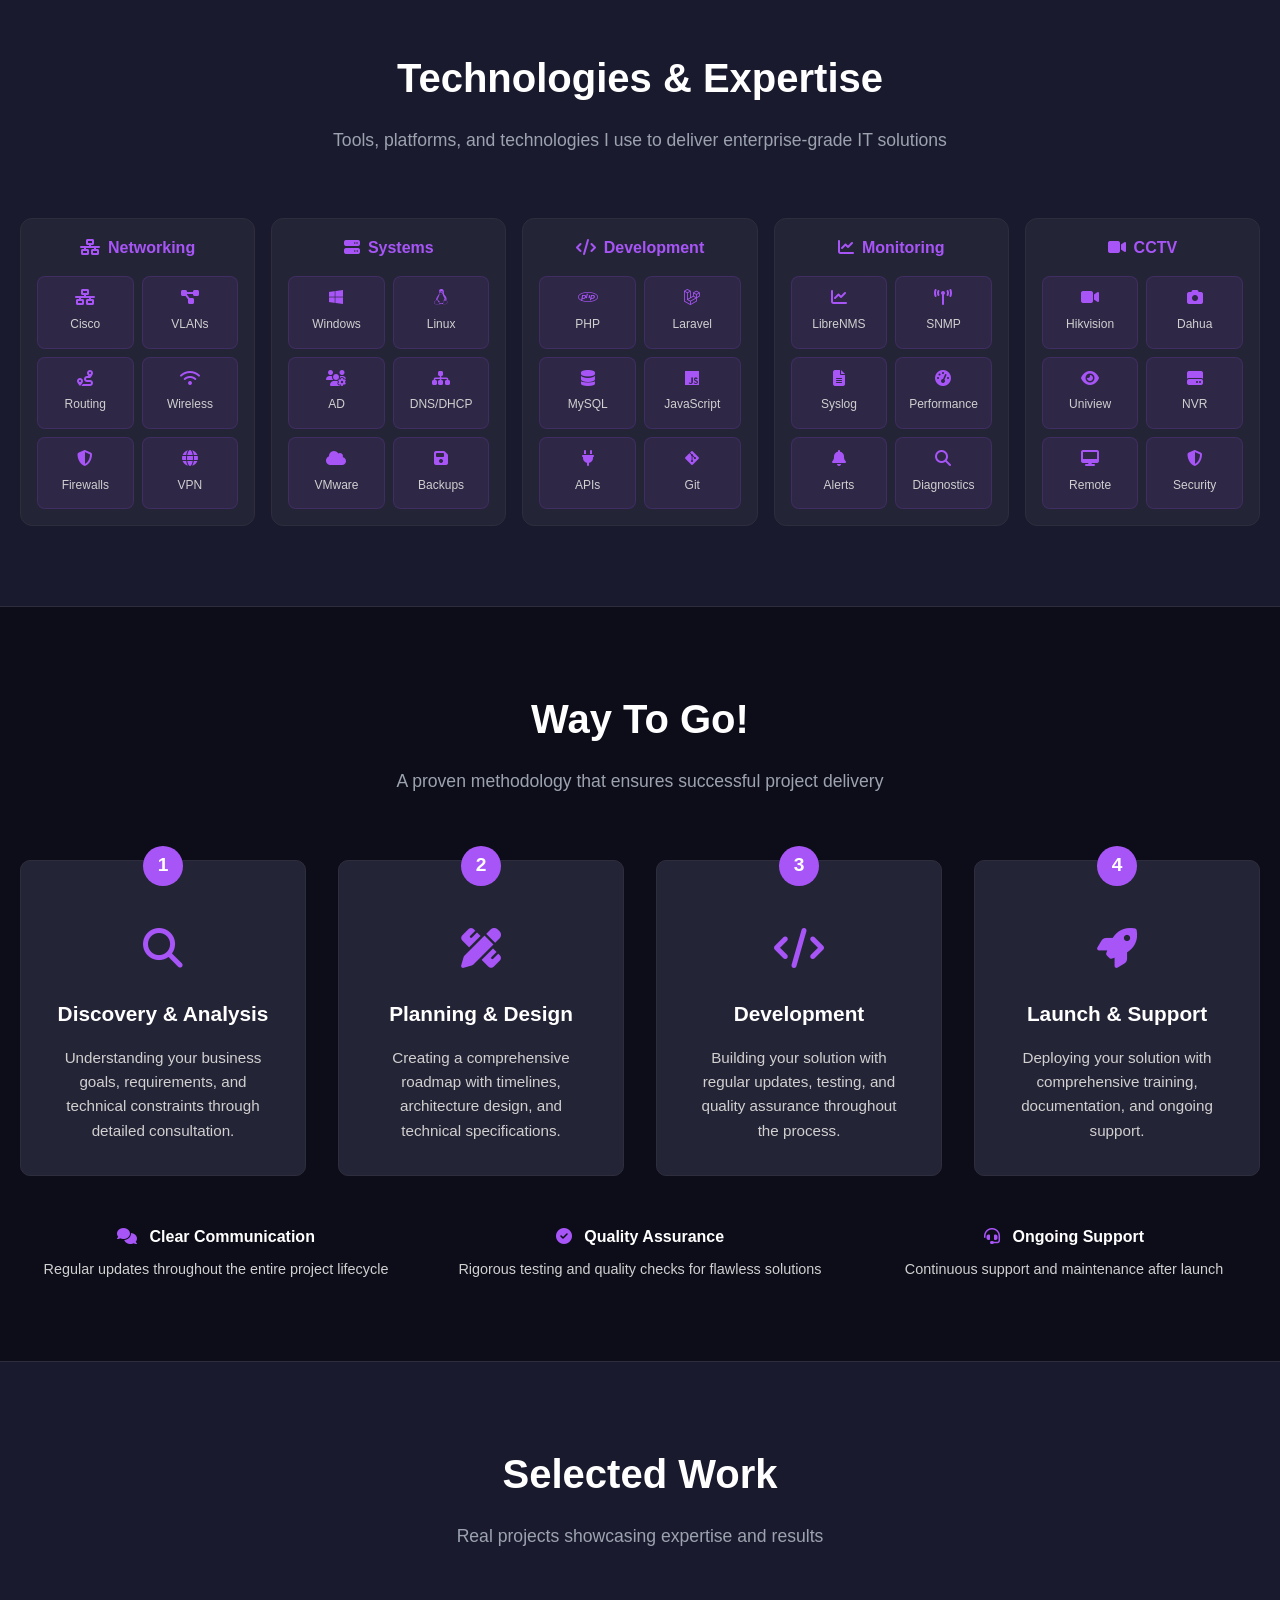
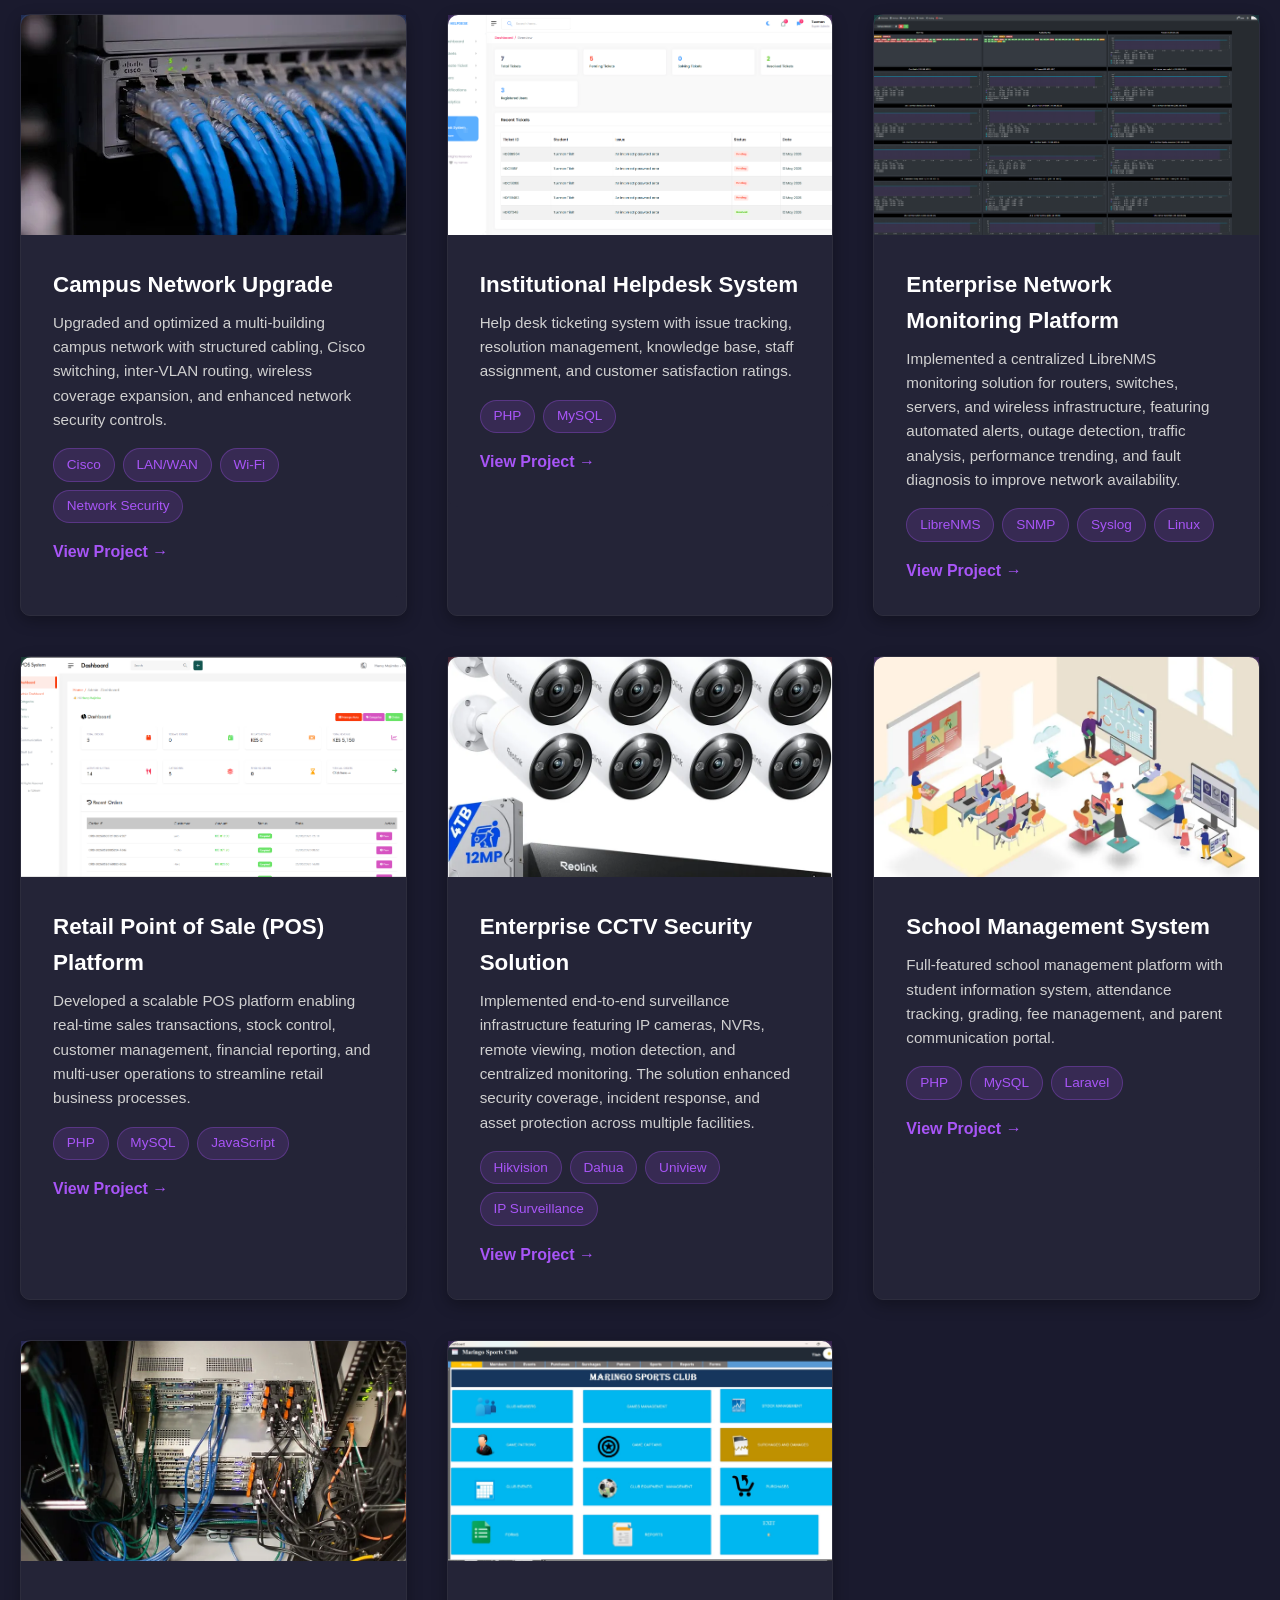
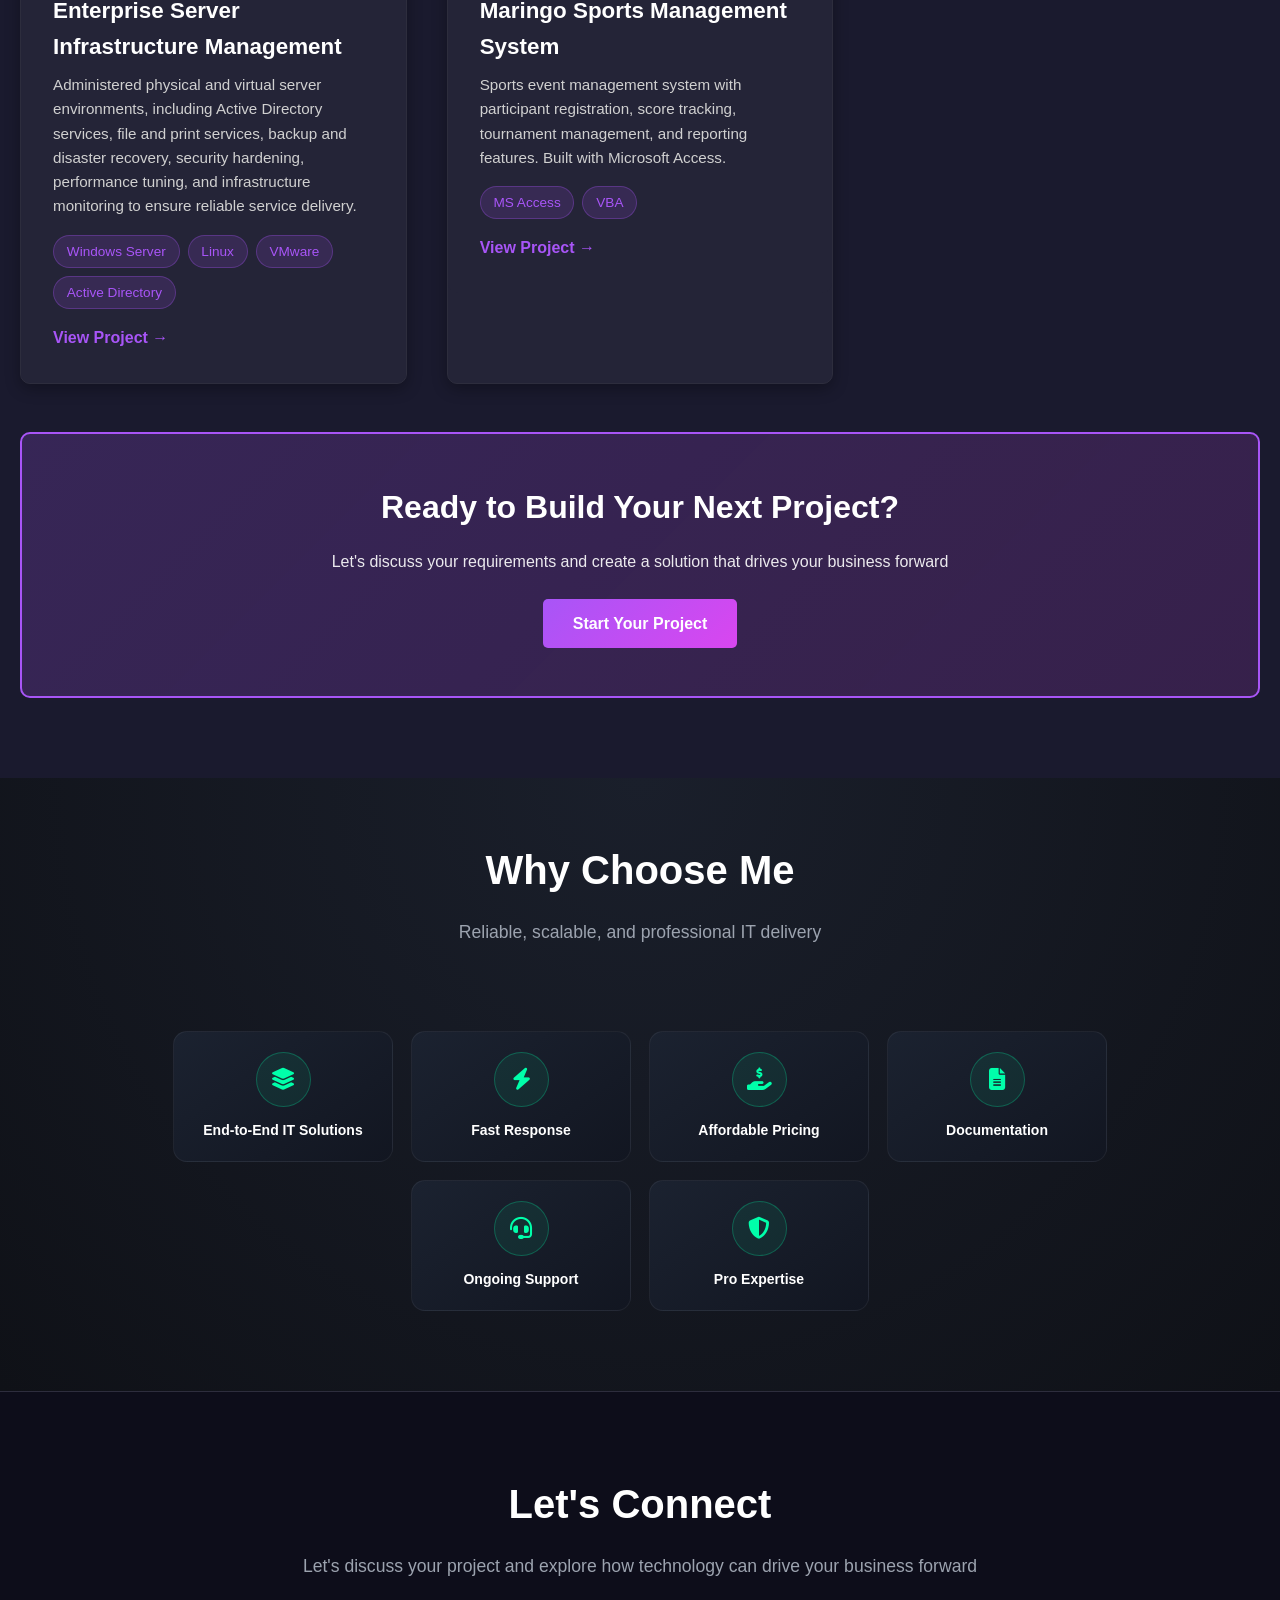
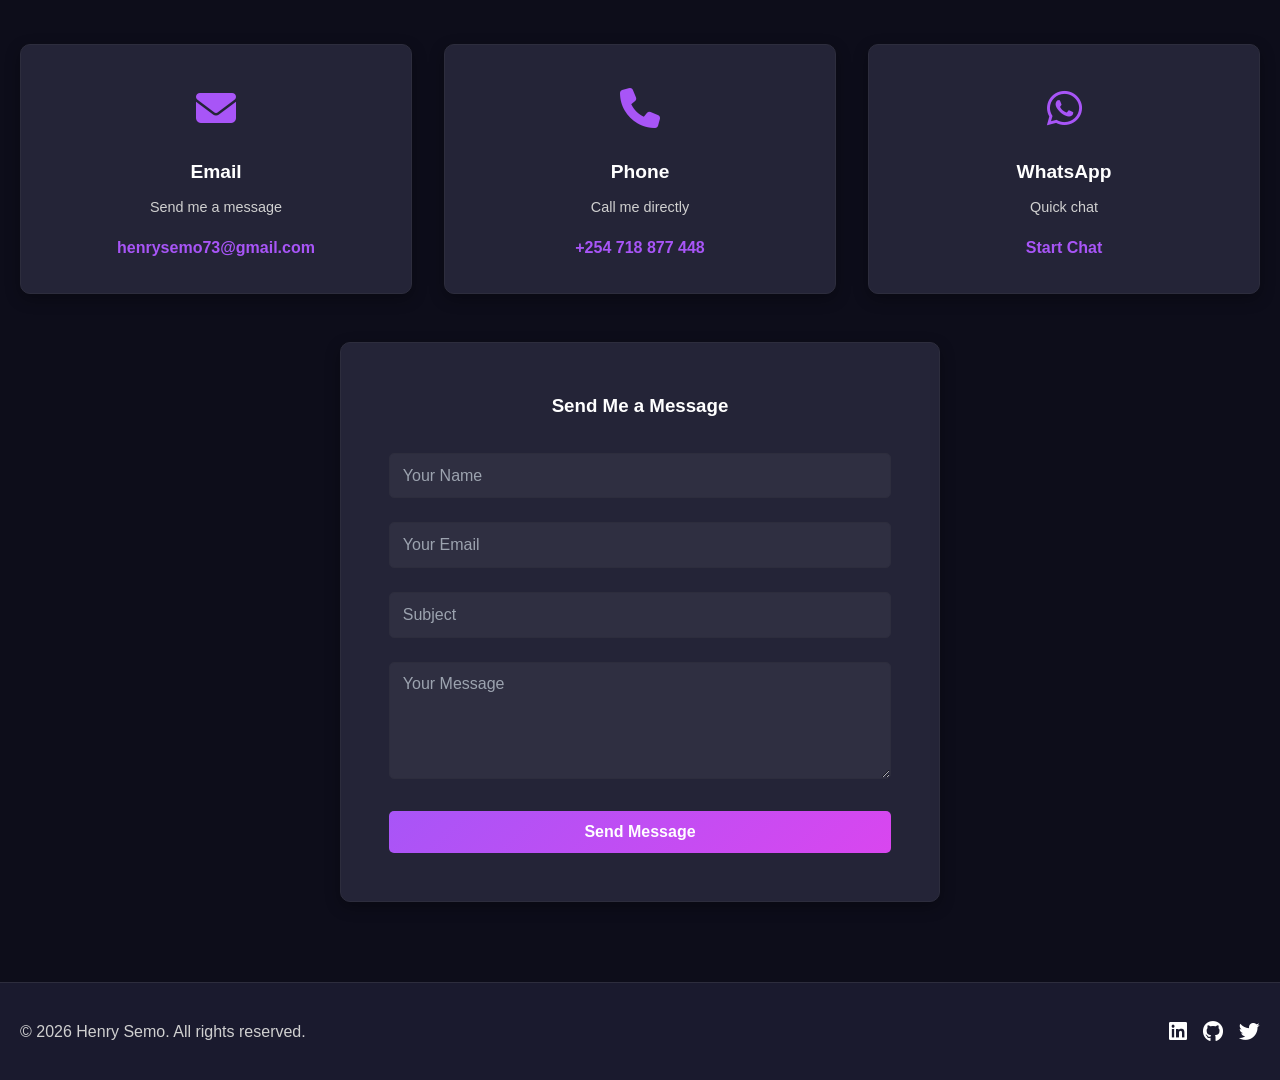
==== commit dbd100d6: "Updated links" ====
--- a/index.html
+++ b/index.html
@@ -728,9 +728,10 @@
             <div class="footer-content">
                 <p>&copy; 2026 Henry Semo. All rights reserved.</p>
                 <div class="social-links">
-                    <a href="#contact" title="LinkedIn"><i class="fab fa-linkedin"></i></a>
-                    <a href="#contact" title="GitHub"><i class="fab fa-github"></i></a>
-                    <a href="#contact" title="Twitter"><i class="fab fa-twitter"></i></a>
+                     <a href="https://www.linkedin.com/in/henry-semo-majimbo" title="LinkedIn"><i
+                            class="fab fa-linkedin"></i></a>
+                    <a href="https://github.com/Tilehmaestro" title="GitHub"><i class="fab fa-github"></i></a>
+                    <a href="https://twitter.com/SemoHenry" title="Twitter"><i class="fab fa-twitter"></i></a>
                 </div>
             </div>
         </div>
--- a/assets/css/style.css
+++ b/assets/css/style.css
@@ -60,11 +60,26 @@
     align-items: center;
     padding: 1rem 0;
 }
+.logo {
+    display: flex;
+    flex-direction: column;
+    line-height: 1.1;
+}
 
 .logo h1 {
     color: var(--primary-color);
     font-size: 1.8rem;
     font-weight: 700;
+    margin: 0;
+}
+.logo-subtitle {
+    font-size: 0.75rem;
+    font-weight: 400;
+    font-style: italic;
+    letter-spacing: 2px;
+    opacity: 0.8;
+    margin-top: 3px;
+    margin-left: 17px;
 }
 
 .nav-menu {
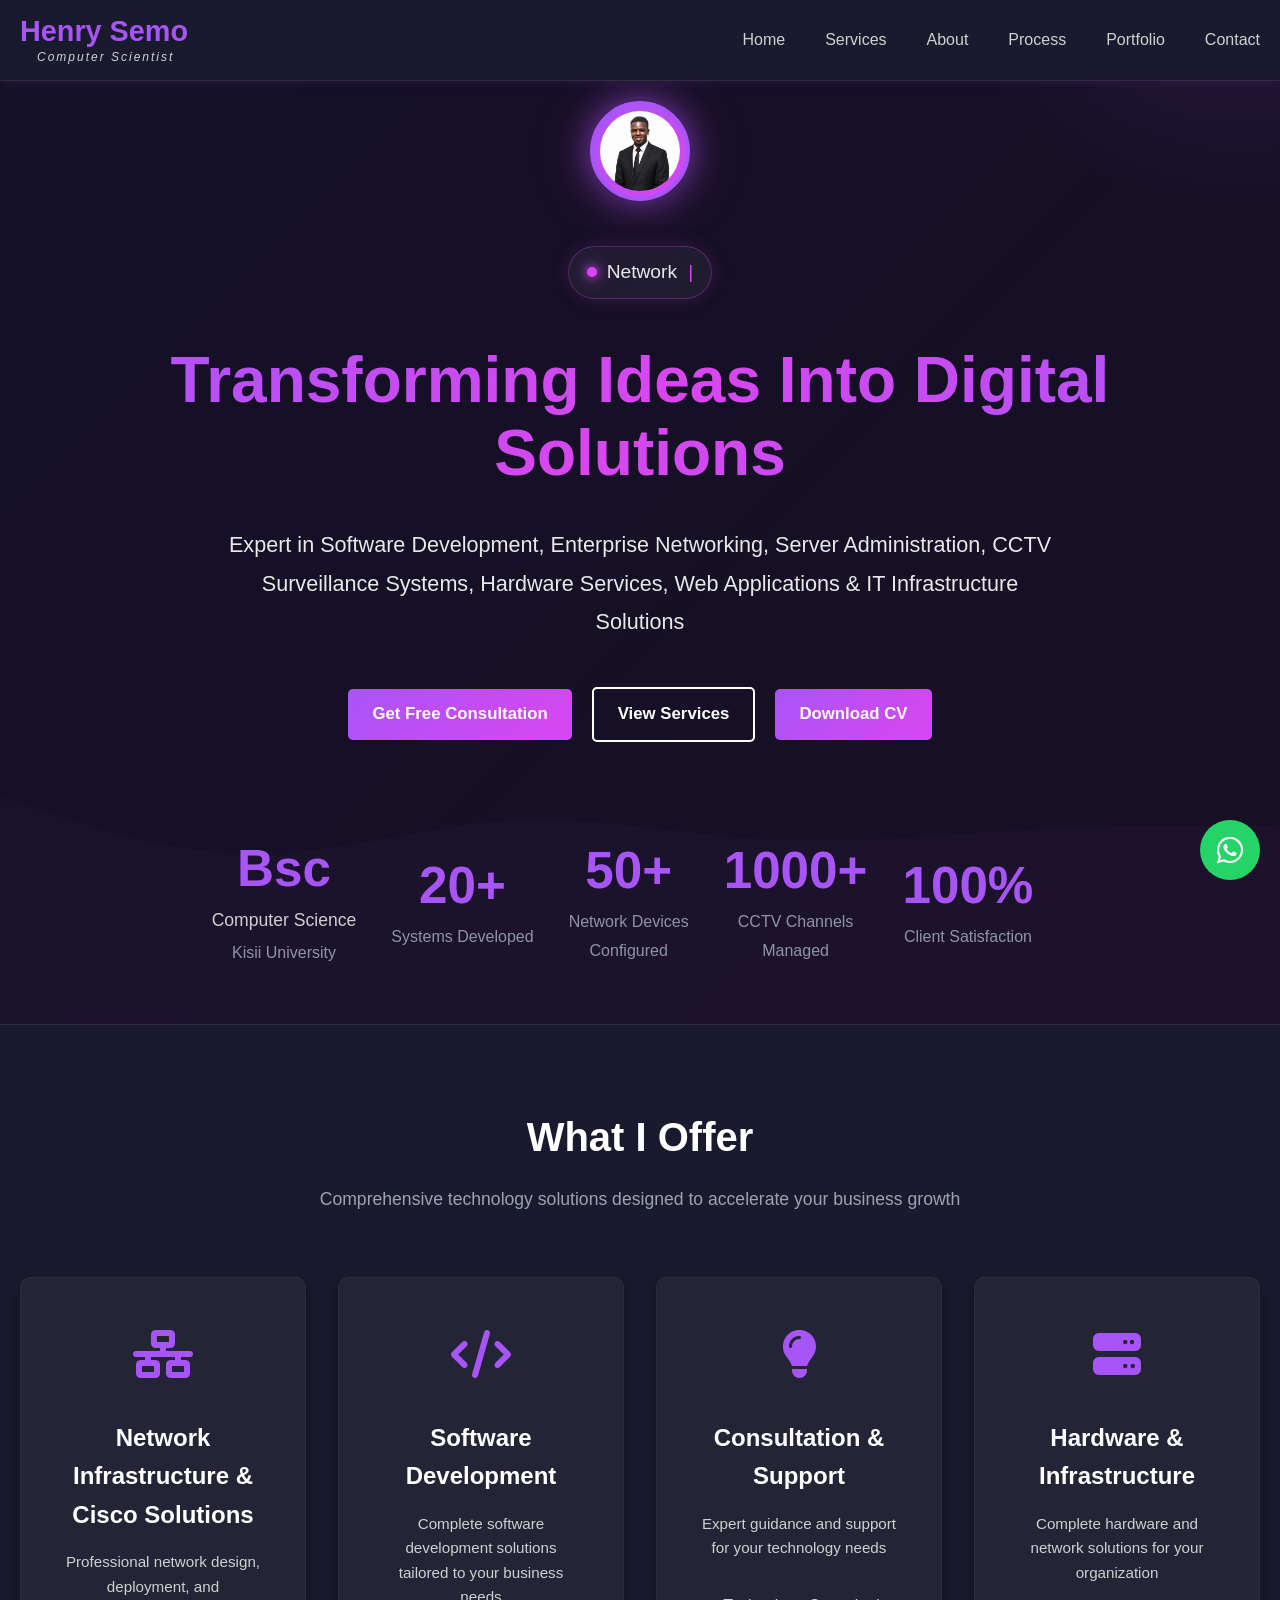
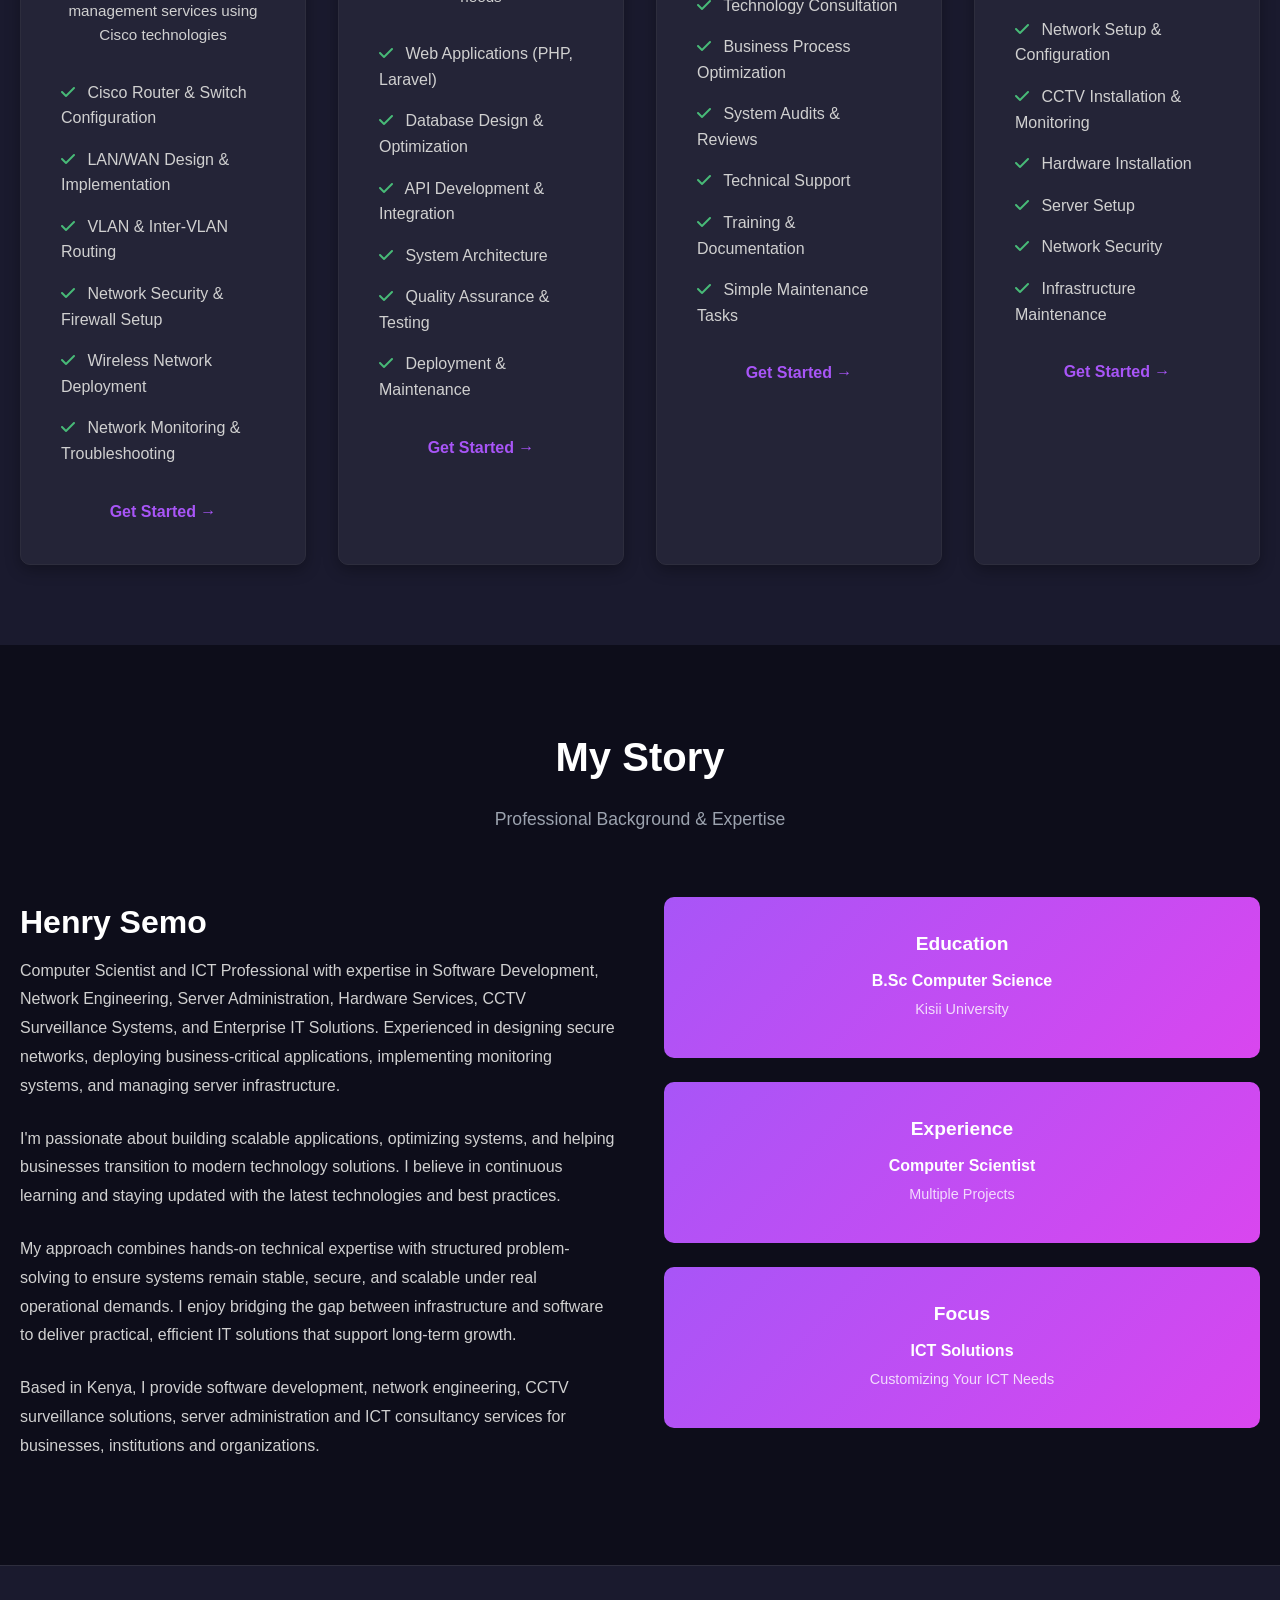
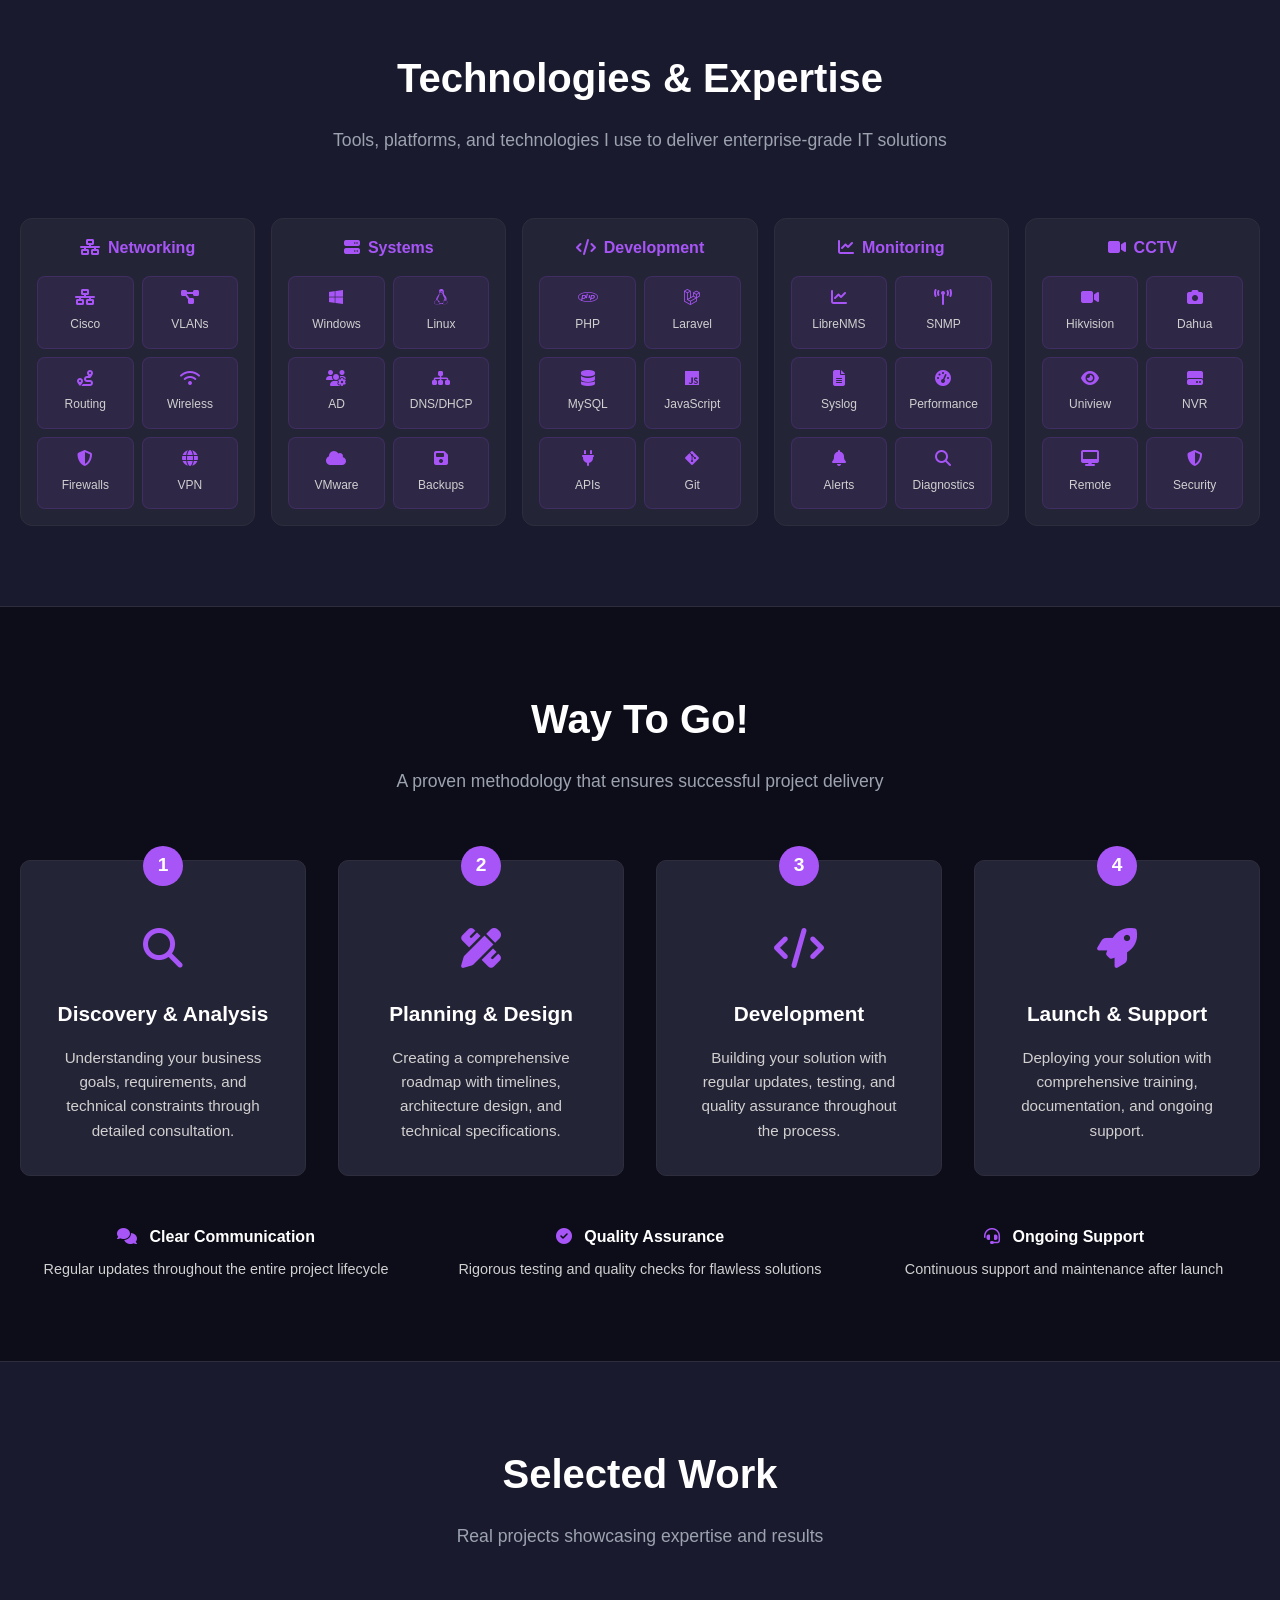
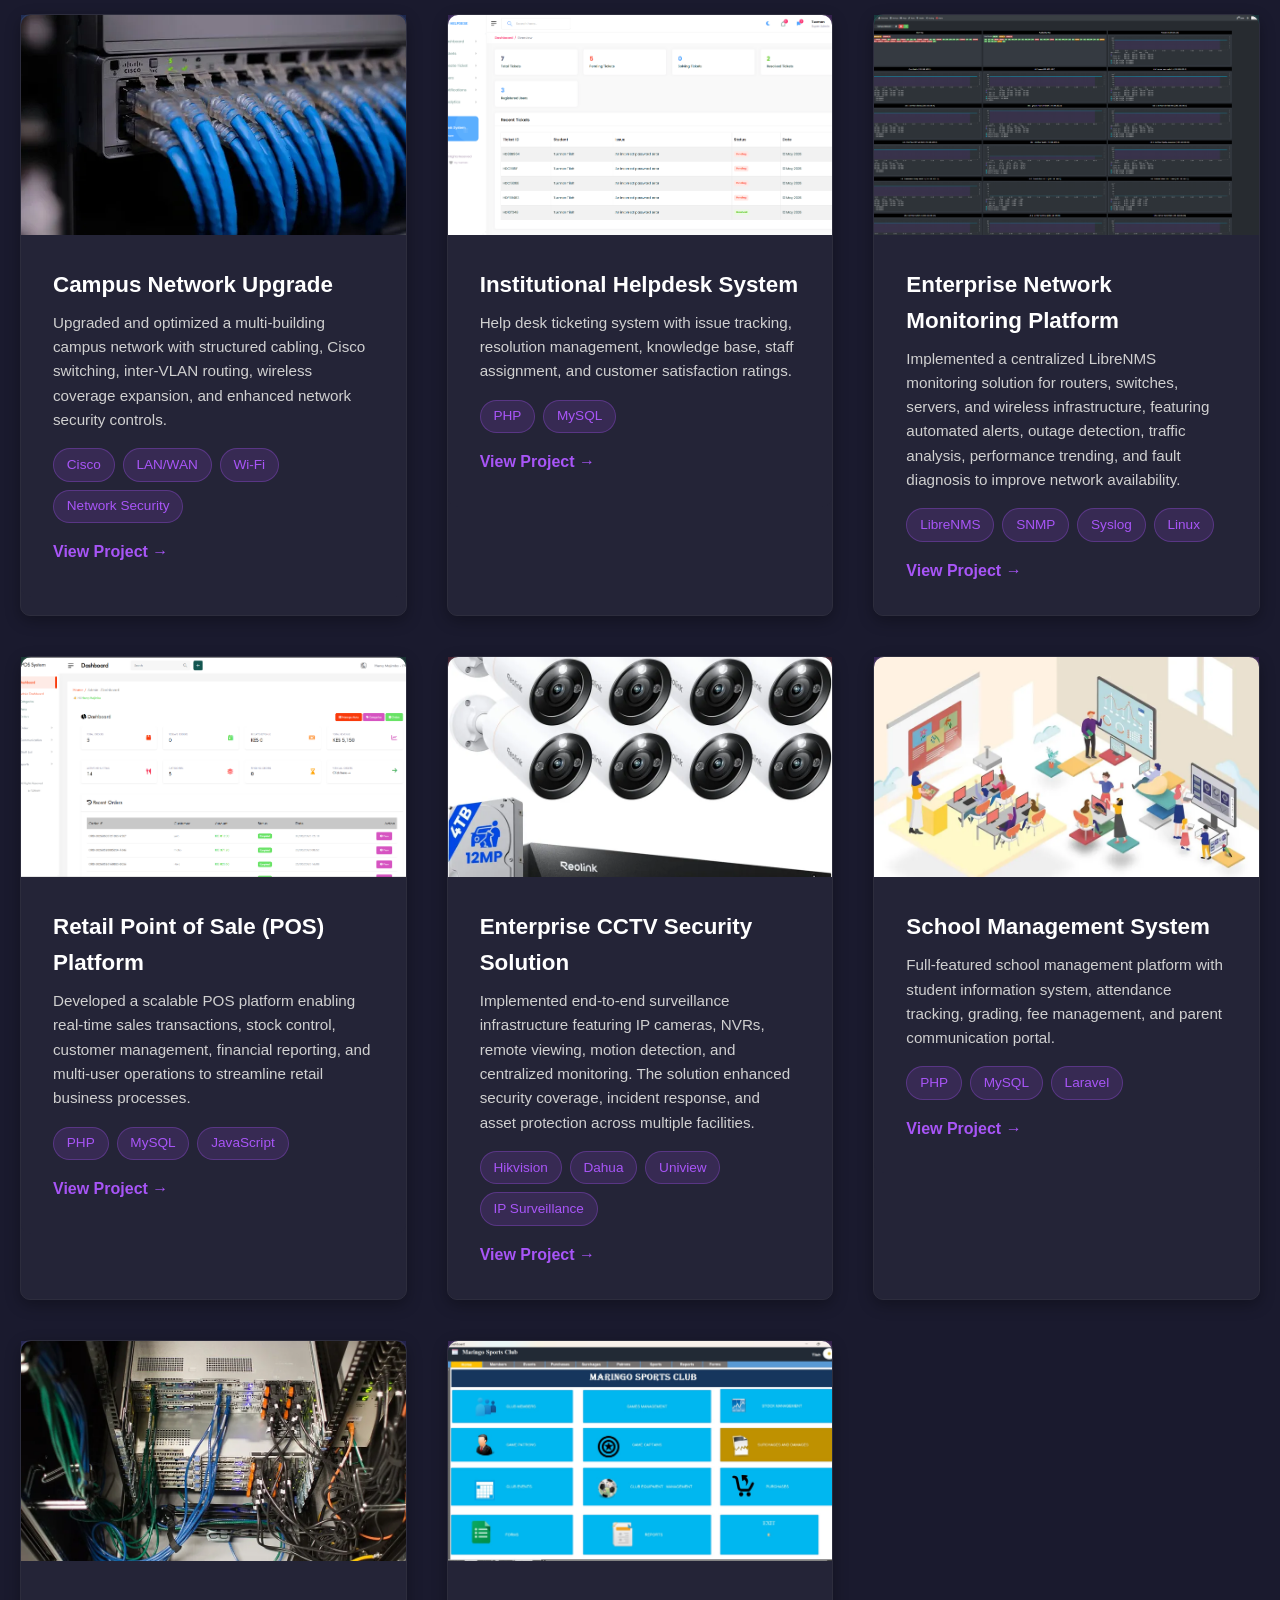
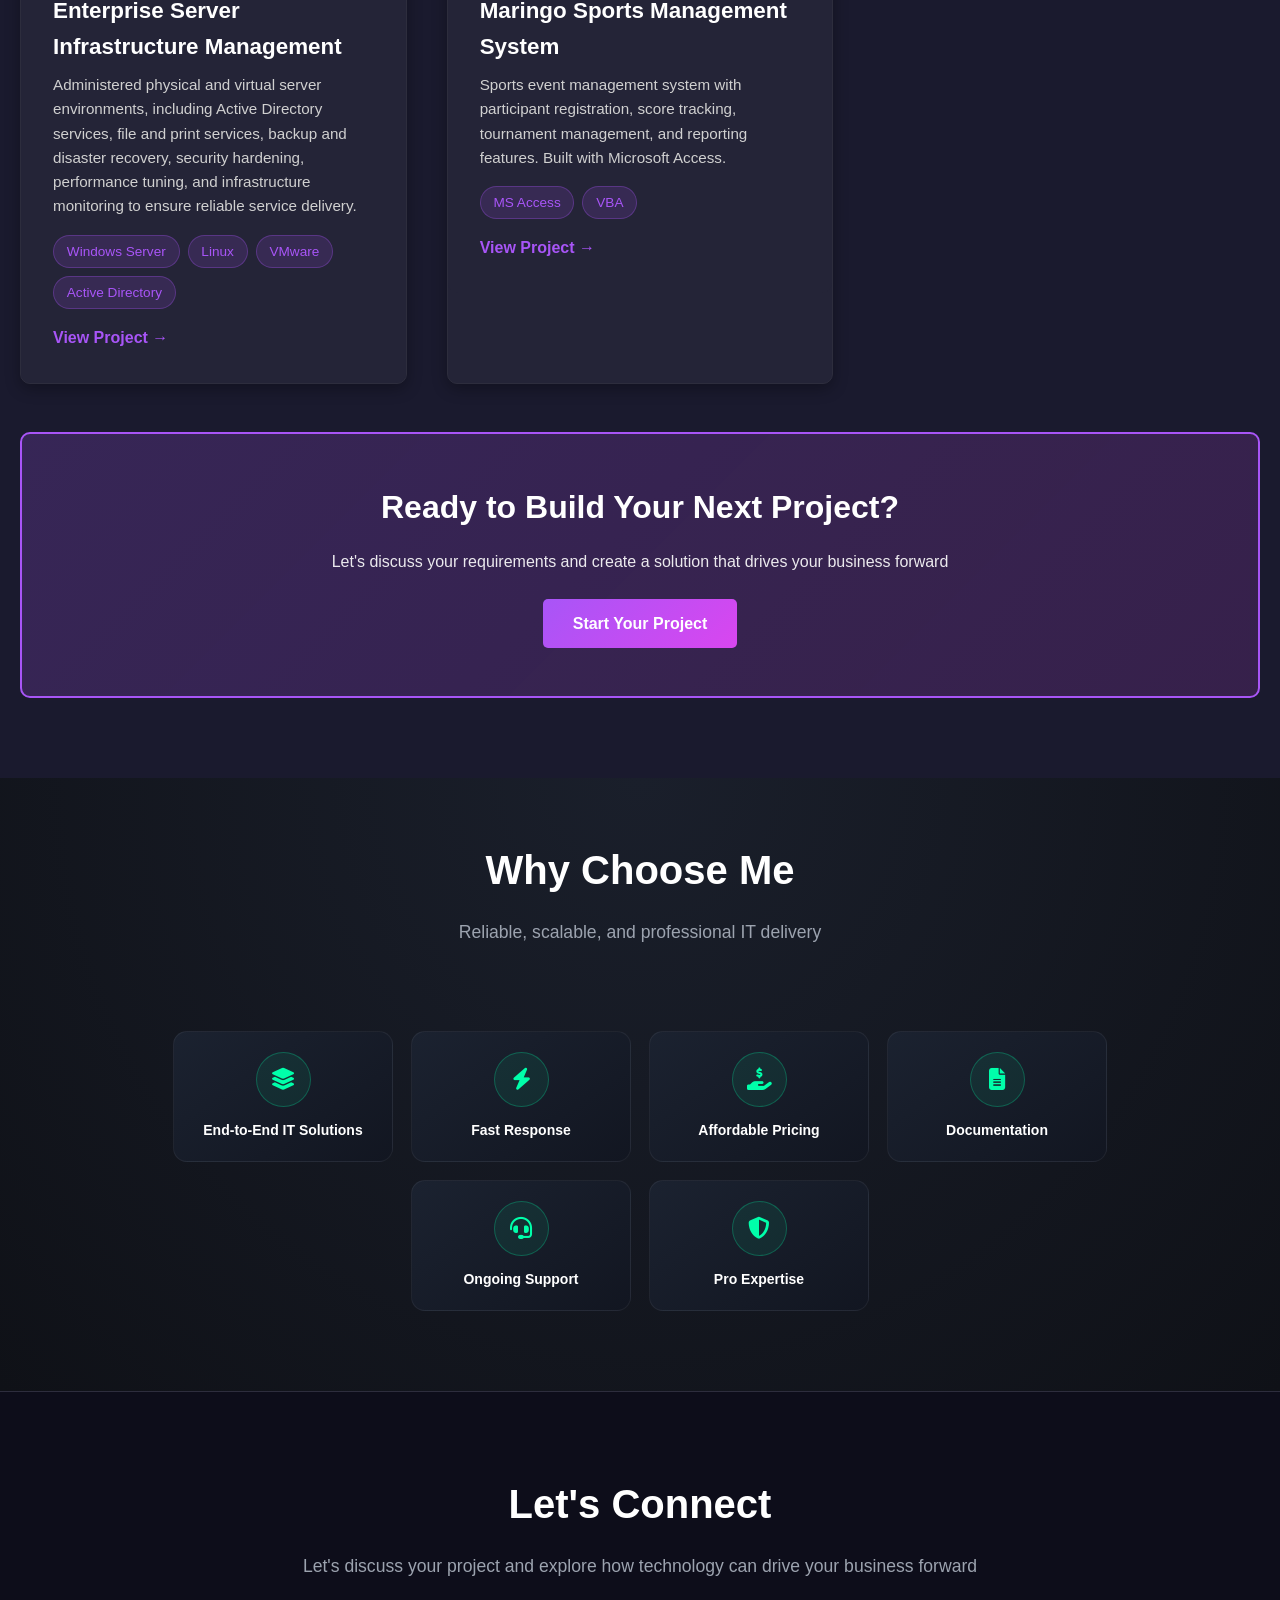
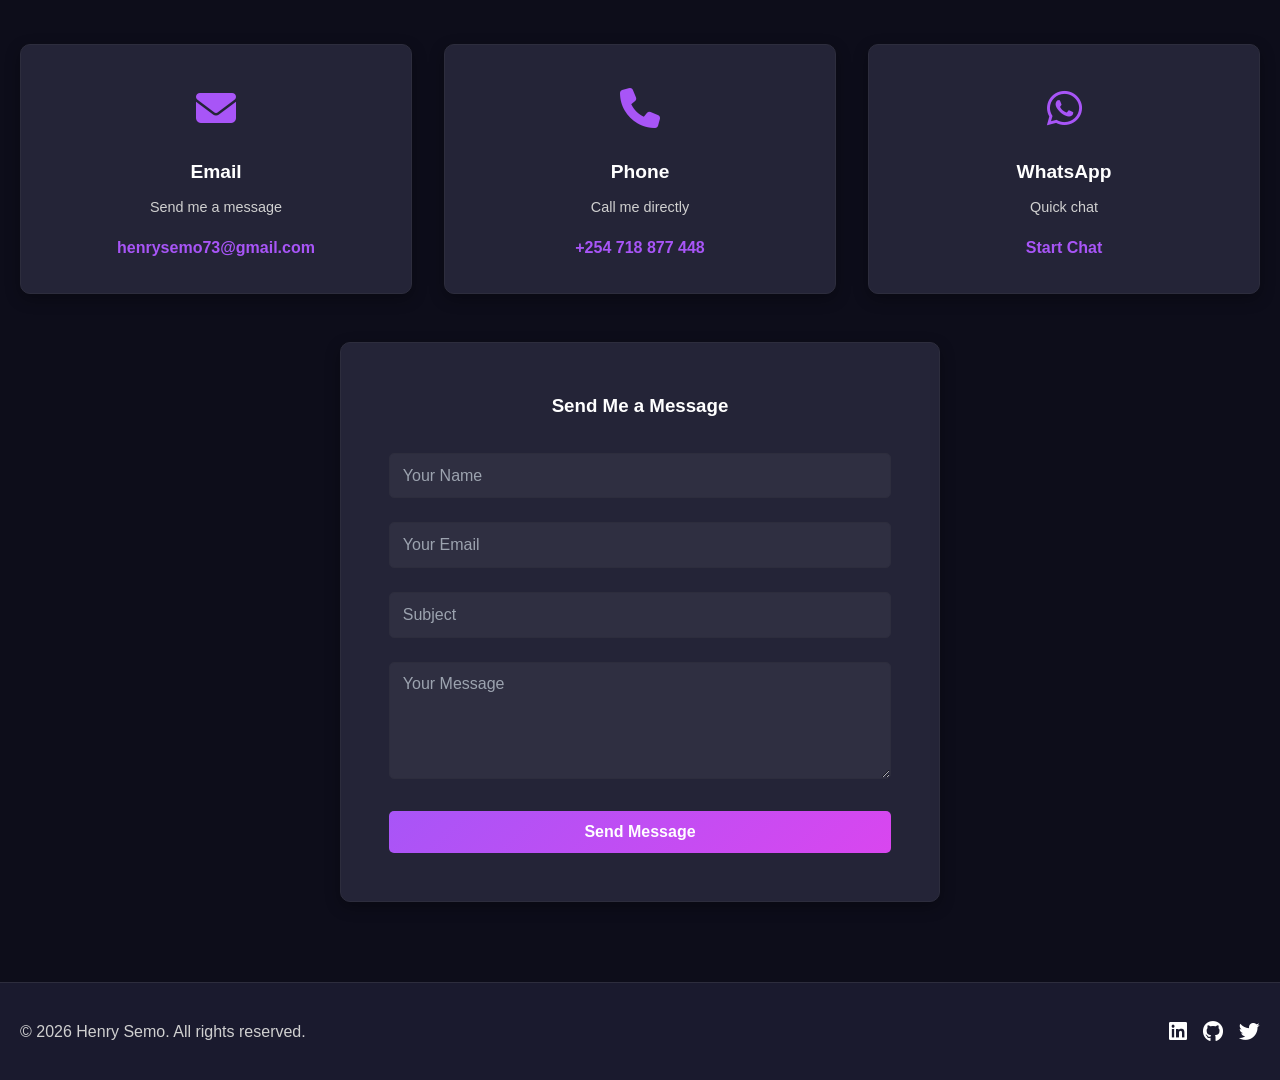
==== commit 452085a5: "Updated CV" ====
--- a/index.html
+++ b/index.html
@@ -93,7 +93,7 @@
                 <div class="hero-buttons">
                     <a href="#contact" class="btn btn-primary">Get Free Consultation</a>
                     <a href="#services" class="btn btn-secondary">View Services</a>
-                    <a href="assets/cv/Henry_Semo_CV.pdf" class="btn btn-primary" download>
+                    <a href="assets/Henry_Semo_CV.pdf" class="btn btn-primary" download>
                         Download CV
                     </a>
                 </div>
